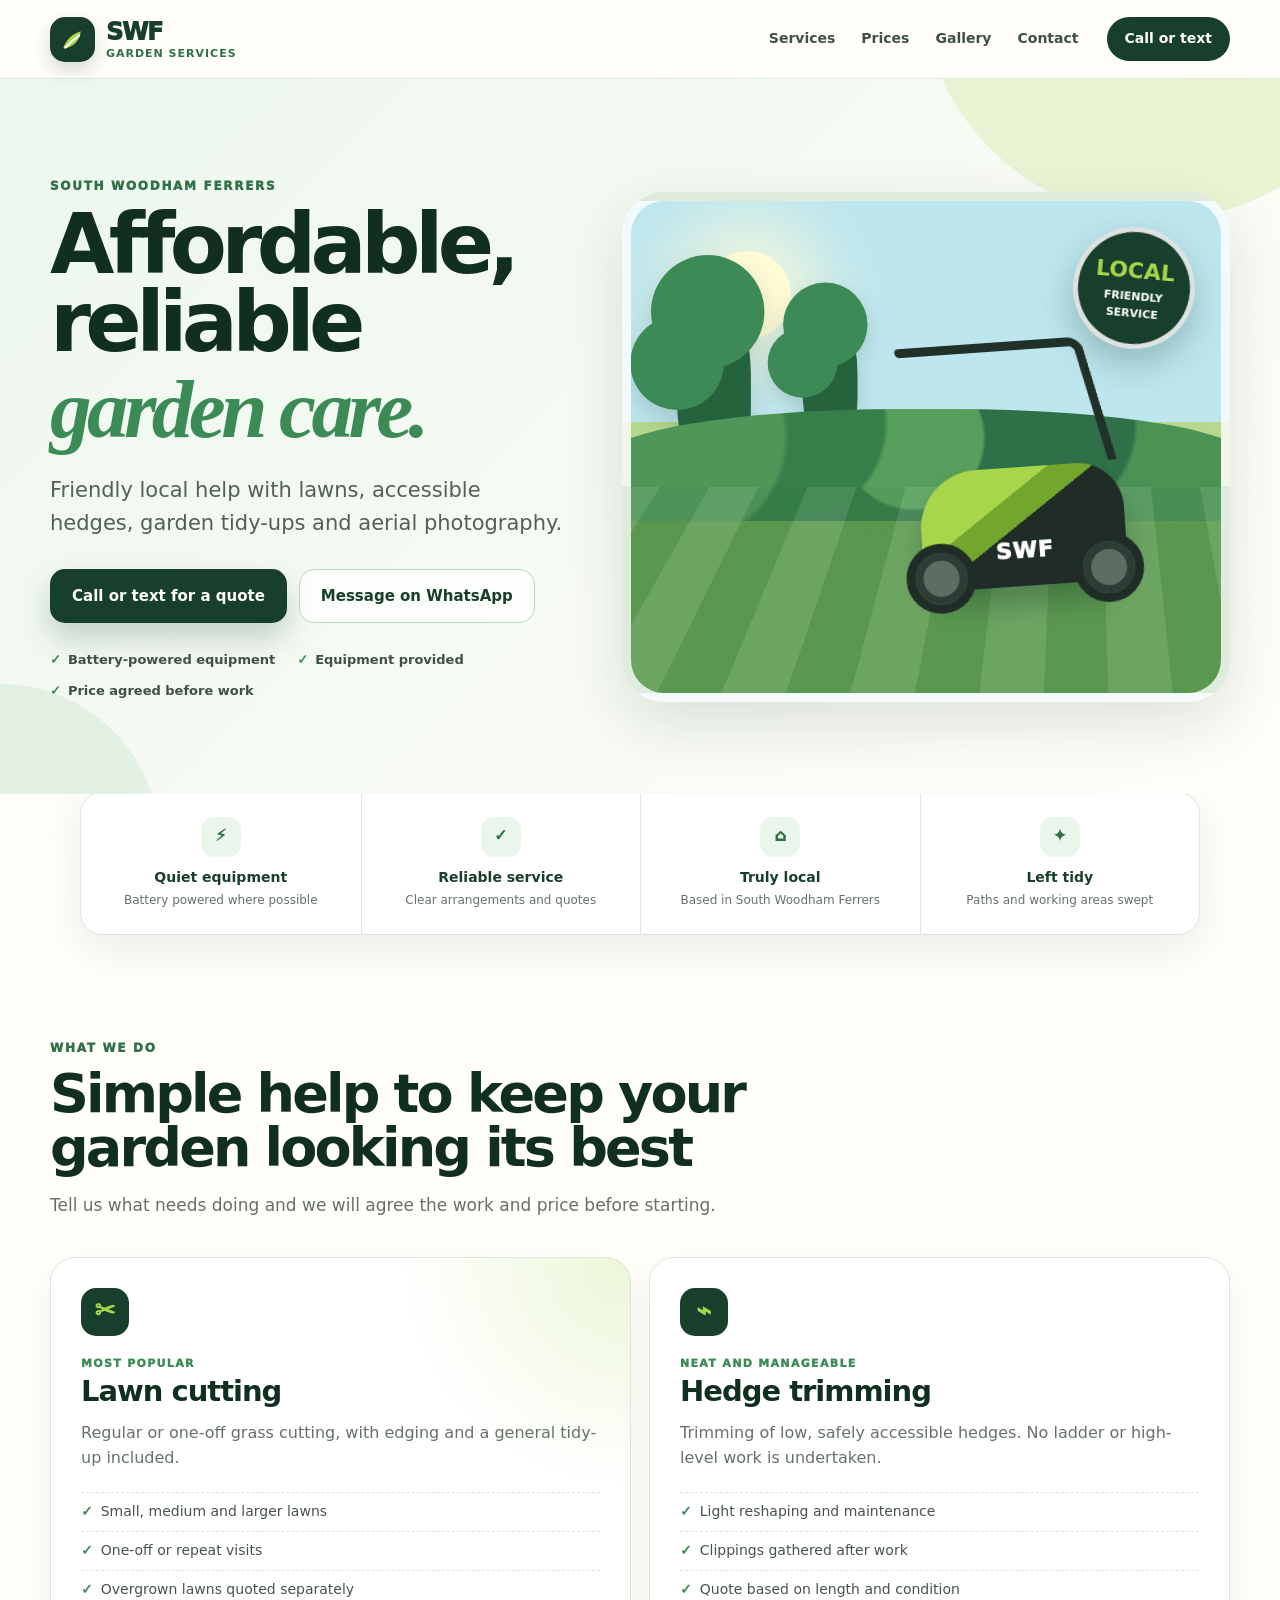
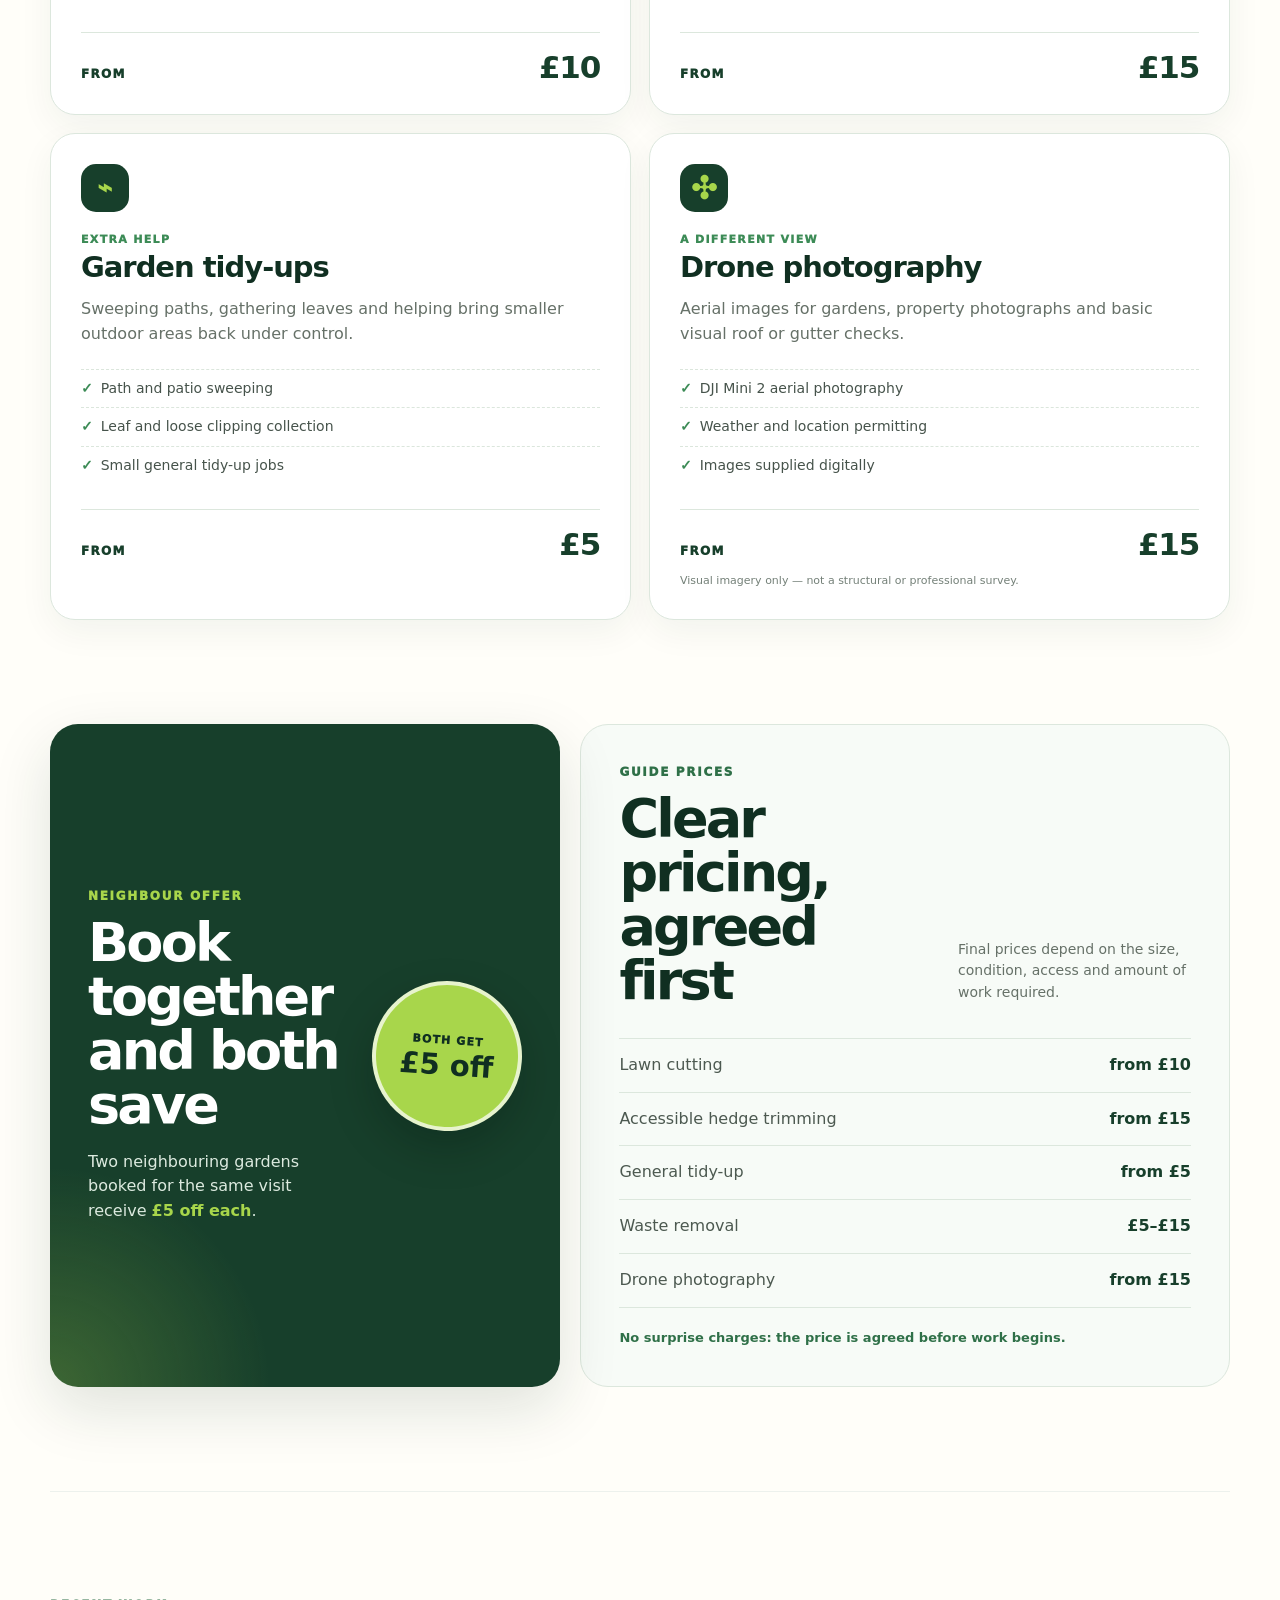
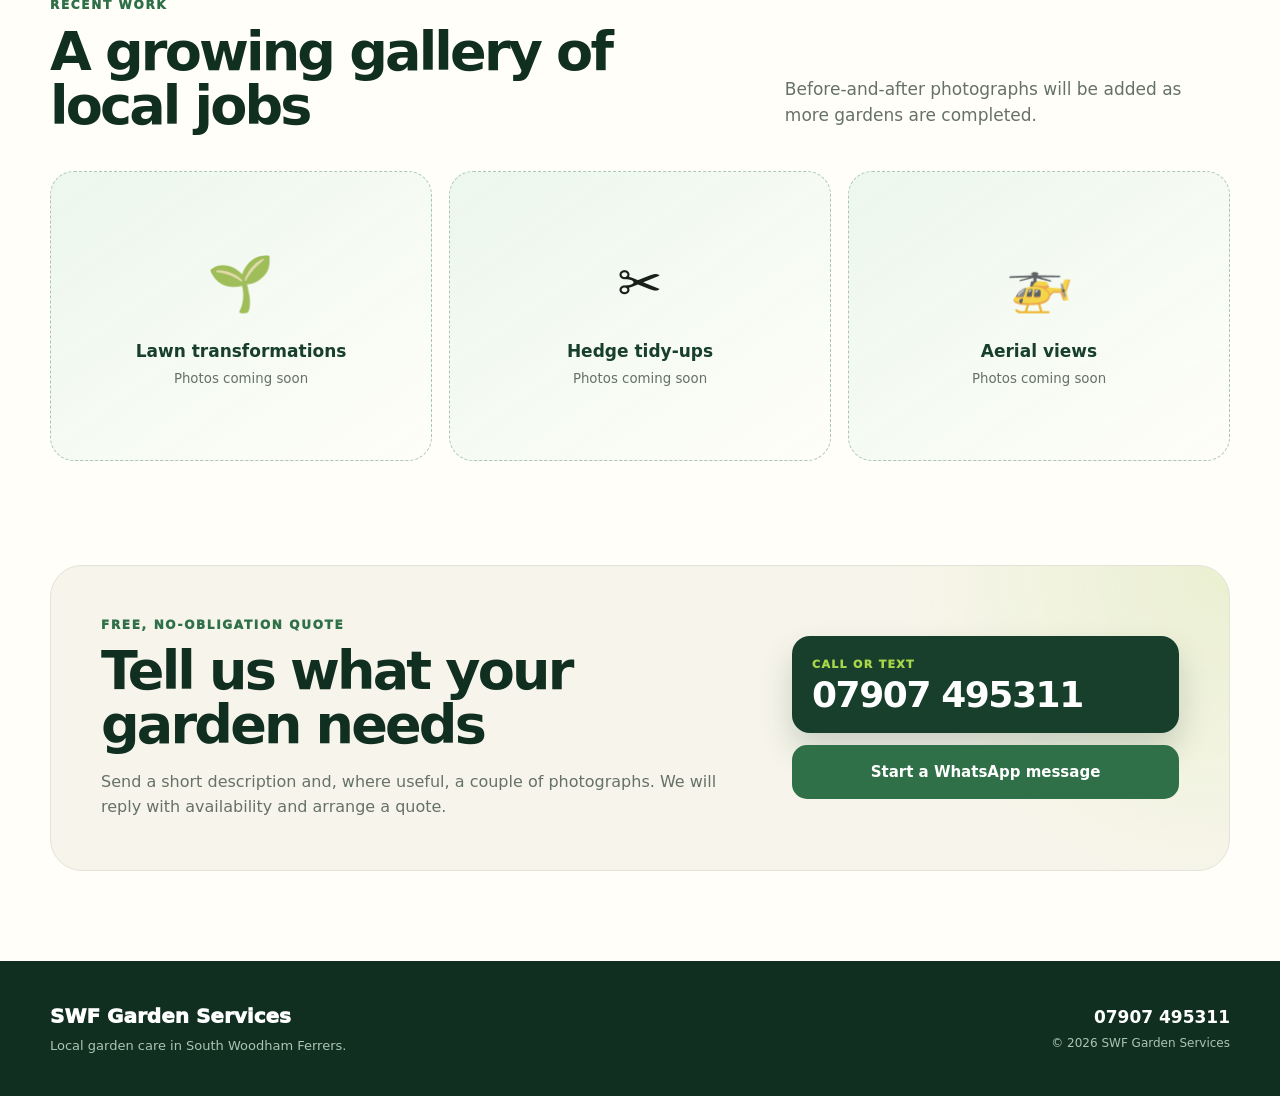
==== index.html @ ad884dad "Create SWF Garden Services website" ====
<!doctype html>
<html lang="en-GB">
<head>
  <meta charset="utf-8" />
  <meta name="viewport" content="width=device-width, initial-scale=1, viewport-fit=cover" />
  <meta name="theme-color" content="#173f2b" />

  <title>SWF Garden Services | Local Garden Care in South Woodham Ferrers</title>
  <meta
    name="description"
    content="Affordable local lawn cutting, hedge trimming, garden tidy-ups and drone photography in South Woodham Ferrers."
  />

  <link rel="canonical" href="https://swfgs.co.uk/" />
  <link rel="stylesheet" href="/styles.css" />
</head>

<body>
  <header class="site-header">
    <div class="header-inner">
      <a class="brand" href="#top" aria-label="SWF Garden Services home">
        <span class="brand-mark" aria-hidden="true">
          <svg viewBox="0 0 64 64" role="img">
            <path d="M13 49c7-18 18-28 36-34-2 16-10 28-27 34H13Z" fill="currentColor"/>
            <path d="M17 49c9-10 18-18 29-25" fill="none" stroke="white" stroke-width="4" stroke-linecap="round"/>
          </svg>
        </span>
        <span class="brand-copy">
          <strong>SWF</strong>
          <small>Garden Services</small>
        </span>
      </a>

      <nav class="desktop-nav" aria-label="Main navigation">
        <a href="#services">Services</a>
        <a href="#prices">Prices</a>
        <a href="#gallery">Gallery</a>
        <a href="#contact">Contact</a>
      </nav>

      <a class="header-call" href="tel:+447907495311">Call or text</a>
    </div>
  </header>

  <main id="top">
    <section class="hero">
      <div class="hero-shape hero-shape-one" aria-hidden="true"></div>
      <div class="hero-shape hero-shape-two" aria-hidden="true"></div>

      <div class="hero-inner">
        <div class="hero-copy">
          <p class="eyebrow">South Woodham Ferrers</p>
          <h1>Affordable, reliable <span>garden care.</span></h1>
          <p class="hero-intro">
            Friendly local help with lawns, accessible hedges, garden tidy-ups
            and aerial photography.
          </p>

          <div class="hero-actions">
            <a class="button button-primary" href="tel:+447907495311">
              Call or text for a quote
            </a>
            <a
              class="button button-secondary"
              href="https://wa.me/447907495311?text=Hello%20SWF%20Garden%20Services%2C%20please%20could%20I%20have%20a%20quote%3F"
              target="_blank"
              rel="noreferrer"
            >
              Message on WhatsApp
            </a>
          </div>

          <ul class="hero-points" aria-label="Key benefits">
            <li>Battery-powered equipment</li>
            <li>Equipment provided</li>
            <li>Price agreed before work</li>
          </ul>
        </div>

        <div class="hero-visual" aria-label="Garden services illustration">
          <div class="sun" aria-hidden="true"></div>

          <div class="hero-badge">
            <strong>Local</strong>
            <span>Friendly service</span>
          </div>

          <div class="garden-scene" aria-hidden="true">
            <div class="tree tree-one"></div>
            <div class="tree tree-two"></div>
            <div class="hedge"></div>
            <div class="lawn-lines"></div>

            <div class="mower">
              <div class="mower-handle"></div>
              <div class="mower-body">
                <span>SWF</span>
              </div>
              <div class="wheel wheel-one"></div>
              <div class="wheel wheel-two"></div>
            </div>
          </div>
        </div>
      </div>
    </section>

    <section class="trust-strip" aria-label="Why choose SWF Garden Services">
      <div>
        <span class="trust-icon" aria-hidden="true">⚡</span>
        <strong>Quiet equipment</strong>
        <small>Battery powered where possible</small>
      </div>
      <div>
        <span class="trust-icon" aria-hidden="true">✓</span>
        <strong>Reliable service</strong>
        <small>Clear arrangements and quotes</small>
      </div>
      <div>
        <span class="trust-icon" aria-hidden="true">⌂</span>
        <strong>Truly local</strong>
        <small>Based in South Woodham Ferrers</small>
      </div>
      <div>
        <span class="trust-icon" aria-hidden="true">✦</span>
        <strong>Left tidy</strong>
        <small>Paths and working areas swept</small>
      </div>
    </section>

    <section class="section services-section" id="services">
      <div class="section-heading">
        <p class="eyebrow">What we do</p>
        <h2>Simple help to keep your garden looking its best</h2>
        <p>
          Tell us what needs doing and we will agree the work and price before
          starting.
        </p>
      </div>

      <div class="service-grid">
        <article class="service-card featured">
          <div class="service-icon" aria-hidden="true">✂</div>
          <p class="service-kicker">Most popular</p>
          <h3>Lawn cutting</h3>
          <p>
            Regular or one-off grass cutting, with edging and a general tidy-up
            included.
          </p>
          <ul>
            <li>Small, medium and larger lawns</li>
            <li>One-off or repeat visits</li>
            <li>Overgrown lawns quoted separately</li>
          </ul>
          <div class="price-line">
            <span>From</span>
            <strong>£10</strong>
          </div>
        </article>

        <article class="service-card">
          <div class="service-icon" aria-hidden="true">⌁</div>
          <p class="service-kicker">Neat and manageable</p>
          <h3>Hedge trimming</h3>
          <p>
            Trimming of low, safely accessible hedges. No ladder or high-level
            work is undertaken.
          </p>
          <ul>
            <li>Light reshaping and maintenance</li>
            <li>Clippings gathered after work</li>
            <li>Quote based on length and condition</li>
          </ul>
          <div class="price-line">
            <span>From</span>
            <strong>£15</strong>
          </div>
        </article>

        <article class="service-card">
          <div class="service-icon" aria-hidden="true">⌁</div>
          <p class="service-kicker">Extra help</p>
          <h3>Garden tidy-ups</h3>
          <p>
            Sweeping paths, gathering leaves and helping bring smaller outdoor
            areas back under control.
          </p>
          <ul>
            <li>Path and patio sweeping</li>
            <li>Leaf and loose clipping collection</li>
            <li>Small general tidy-up jobs</li>
          </ul>
          <div class="price-line">
            <span>From</span>
            <strong>£5</strong>
          </div>
        </article>

        <article class="service-card">
          <div class="service-icon drone-icon" aria-hidden="true">✣</div>
          <p class="service-kicker">A different view</p>
          <h3>Drone photography</h3>
          <p>
            Aerial images for gardens, property photographs and basic visual
            roof or gutter checks.
          </p>
          <ul>
            <li>DJI Mini 2 aerial photography</li>
            <li>Weather and location permitting</li>
            <li>Images supplied digitally</li>
          </ul>
          <div class="price-line">
            <span>From</span>
            <strong>£15</strong>
          </div>
          <small class="card-note">
            Visual imagery only — not a structural or professional survey.
          </small>
        </article>
      </div>
    </section>

    <section class="offer-section" id="prices">
      <div class="offer-card">
        <div>
          <p class="eyebrow">Neighbour offer</p>
          <h2>Book together and both save</h2>
          <p>
            Two neighbouring gardens booked for the same visit receive
            <strong>£5 off each</strong>.
          </p>
        </div>

        <div class="offer-badge" aria-label="Five pounds off each">
          <span>Both get</span>
          <strong>£5 off</strong>
        </div>
      </div>

      <div class="price-panel">
        <div class="price-panel-heading">
          <div>
            <p class="eyebrow">Guide prices</p>
            <h2>Clear pricing, agreed first</h2>
          </div>
          <p>
            Final prices depend on the size, condition, access and amount of
            work required.
          </p>
        </div>

        <div class="price-list">
          <div>
            <span>Lawn cutting</span>
            <strong>from £10</strong>
          </div>
          <div>
            <span>Accessible hedge trimming</span>
            <strong>from £15</strong>
          </div>
          <div>
            <span>General tidy-up</span>
            <strong>from £5</strong>
          </div>
          <div>
            <span>Waste removal</span>
            <strong>£5–£15</strong>
          </div>
          <div>
            <span>Drone photography</span>
            <strong>from £15</strong>
          </div>
        </div>

        <p class="price-note">
          No surprise charges: the price is agreed before work begins.
        </p>
      </div>
    </section>

    <section class="section gallery-section" id="gallery">
      <div class="section-heading split-heading">
        <div>
          <p class="eyebrow">Recent work</p>
          <h2>A growing gallery of local jobs</h2>
        </div>
        <p>
          Before-and-after photographs will be added as more gardens are
          completed.
        </p>
      </div>

      <div class="gallery-grid">
        <article class="gallery-placeholder">
          <span aria-hidden="true">🌱</span>
          <strong>Lawn transformations</strong>
          <small>Photos coming soon</small>
        </article>
        <article class="gallery-placeholder">
          <span aria-hidden="true">✂️</span>
          <strong>Hedge tidy-ups</strong>
          <small>Photos coming soon</small>
        </article>
        <article class="gallery-placeholder">
          <span aria-hidden="true">🚁</span>
          <strong>Aerial views</strong>
          <small>Photos coming soon</small>
        </article>
      </div>
    </section>

    <section class="contact-section" id="contact">
      <div class="contact-card">
        <div class="contact-copy">
          <p class="eyebrow">Free, no-obligation quote</p>
          <h2>Tell us what your garden needs</h2>
          <p>
            Send a short description and, where useful, a couple of photographs.
            We will reply with availability and arrange a quote.
          </p>
        </div>

        <div class="contact-actions">
          <a class="contact-phone" href="tel:+447907495311">
            <span>Call or text</span>
            <strong>07907 495311</strong>
          </a>
          <a
            class="button button-whatsapp"
            href="https://wa.me/447907495311?text=Hello%20SWF%20Garden%20Services%2C%20please%20could%20I%20have%20a%20quote%3F"
            target="_blank"
            rel="noreferrer"
          >
            Start a WhatsApp message
          </a>
        </div>
      </div>
    </section>
  </main>

  <footer class="site-footer">
    <div>
      <a class="footer-brand" href="#top">SWF Garden Services</a>
      <p>Local garden care in South Woodham Ferrers.</p>
    </div>
    <div class="footer-right">
      <a href="tel:+447907495311">07907 495311</a>
      <span>© <span id="year">2026</span> SWF Garden Services</span>
    </div>
  </footer>

  <script>
    document.getElementById("year").textContent = String(new Date().getFullYear());
  </script>
</body>
</html>
---- styles.css ----
:root {
  --green-950: #102f21;
  --green-900: #173f2b;
  --green-800: #22583a;
  --green-700: #2f7048;
  --green-600: #3c8b56;
  --green-500: #56a96a;
  --green-300: #9ed3a9;
  --green-100: #eaf6ec;
  --lime: #a8d64b;
  --cream: #f7f5eb;
  --paper: #fffef9;
  --ink: #17201a;
  --muted: #667168;
  --line: #dce7dd;
  --shadow: 0 22px 60px rgba(16, 47, 33, 0.13);
}

* {
  box-sizing: border-box;
}

html {
  scroll-behavior: smooth;
  background: var(--paper);
}

body {
  margin: 0;
  min-width: 320px;
  background:
    radial-gradient(circle at 15% 10%, rgba(168, 214, 75, 0.09), transparent 28rem),
    var(--paper);
  color: var(--ink);
  font-family:
    Inter, ui-sans-serif, system-ui, -apple-system, BlinkMacSystemFont,
    "Segoe UI", sans-serif;
  line-height: 1.55;
}

a {
  color: inherit;
}

button,
a {
  -webkit-tap-highlight-color: transparent;
}

.site-header {
  position: sticky;
  top: 0;
  z-index: 50;
  padding-top: env(safe-area-inset-top);
  border-bottom: 1px solid rgba(220, 231, 221, 0.88);
  background: rgba(255, 254, 249, 0.92);
  backdrop-filter: blur(16px);
}

.header-inner {
  width: min(1180px, calc(100% - 34px));
  min-height: 78px;
  margin: 0 auto;
  display: flex;
  align-items: center;
  gap: 28px;
}

.brand {
  display: inline-flex;
  align-items: center;
  gap: 11px;
  text-decoration: none;
}

.brand-mark {
  width: 45px;
  height: 45px;
  display: grid;
  place-items: center;
  border-radius: 15px;
  background: var(--green-900);
  color: var(--lime);
  box-shadow: 0 8px 18px rgba(23, 63, 43, 0.18);
}

.brand-mark svg {
  width: 31px;
  height: 31px;
}

.brand-copy {
  display: grid;
  line-height: 1;
}

.brand-copy strong {
  font-size: 24px;
  font-weight: 950;
  letter-spacing: -0.055em;
  color: var(--green-900);
}

.brand-copy small {
  margin-top: 4px;
  font-size: 11px;
  font-weight: 850;
  letter-spacing: 0.09em;
  text-transform: uppercase;
  color: var(--green-700);
}

.desktop-nav {
  margin-left: auto;
  display: flex;
  align-items: center;
  gap: 26px;
}

.desktop-nav a {
  text-decoration: none;
  color: #415047;
  font-size: 14px;
  font-weight: 800;
}

.desktop-nav a:hover {
  color: var(--green-700);
}

.header-call {
  min-height: 44px;
  display: inline-flex;
  align-items: center;
  padding: 0 18px;
  border-radius: 999px;
  background: var(--green-900);
  color: white;
  text-decoration: none;
  font-size: 14px;
  font-weight: 900;
}

.hero {
  position: relative;
  overflow: hidden;
  padding: 64px 0 42px;
  background:
    linear-gradient(135deg, rgba(234, 246, 236, 0.88), rgba(255, 254, 249, 0.9)),
    var(--paper);
}

.hero-inner {
  position: relative;
  z-index: 2;
  width: min(1180px, calc(100% - 34px));
  margin: 0 auto;
  display: grid;
  grid-template-columns: minmax(0, 0.92fr) minmax(420px, 1.08fr);
  gap: 54px;
  align-items: center;
}

.hero-copy {
  padding: 34px 0 50px;
}

.eyebrow {
  margin: 0 0 10px;
  color: var(--green-700);
  font-size: 12px;
  font-weight: 950;
  letter-spacing: 0.14em;
  text-transform: uppercase;
}

h1,
h2,
h3,
p {
  overflow-wrap: break-word;
}

h1 {
  max-width: 760px;
  margin: 0;
  color: var(--green-950);
  font-size: clamp(46px, 6.5vw, 84px);
  line-height: 0.94;
  letter-spacing: -0.068em;
}

h1 span {
  display: block;
  margin-top: 8px;
  color: var(--green-600);
  font-family: Georgia, "Times New Roman", serif;
  font-style: italic;
  font-weight: 700;
  letter-spacing: -0.055em;
}

.hero-intro {
  max-width: 650px;
  margin: 26px 0 0;
  color: #526057;
  font-size: clamp(17px, 2.2vw, 21px);
  line-height: 1.55;
}

.hero-actions {
  display: flex;
  flex-wrap: wrap;
  gap: 12px;
  margin-top: 30px;
}

.button {
  min-height: 54px;
  display: inline-flex;
  align-items: center;
  justify-content: center;
  padding: 0 21px;
  border: 1px solid transparent;
  border-radius: 15px;
  text-decoration: none;
  font-size: 15px;
  font-weight: 900;
  transition: transform 0.16s ease, box-shadow 0.16s ease;
}

.button:hover {
  transform: translateY(-2px);
}

.button-primary {
  background: var(--green-900);
  color: white;
  box-shadow: 0 15px 30px rgba(23, 63, 43, 0.22);
}

.button-secondary {
  border-color: #bfd4c2;
  background: rgba(255, 255, 255, 0.75);
  color: var(--green-900);
}

.hero-points {
  display: flex;
  flex-wrap: wrap;
  gap: 11px 22px;
  margin: 27px 0 0;
  padding: 0;
  list-style: none;
  color: #405046;
  font-size: 13px;
  font-weight: 800;
}

.hero-points li::before {
  content: "✓";
  margin-right: 7px;
  color: var(--green-600);
  font-weight: 1000;
}

.hero-visual {
  position: relative;
  min-height: 510px;
  overflow: hidden;
  border: 9px solid rgba(255, 255, 255, 0.8);
  border-radius: 42px;
  background:
    linear-gradient(180deg, #bde6ef 0 45%, #b6d98f 45% 58%, #5d9b51 58% 100%);
  box-shadow: var(--shadow);
  isolation: isolate;
}

.hero-badge {
  position: absolute;
  z-index: 6;
  top: 26px;
  right: 26px;
  width: 122px;
  aspect-ratio: 1;
  display: grid;
  align-content: center;
  text-align: center;
  border: 5px solid rgba(255, 255, 255, 0.85);
  border-radius: 50%;
  background: var(--green-900);
  color: white;
  transform: rotate(5deg);
  box-shadow: 0 15px 35px rgba(16, 47, 33, 0.25);
}

.hero-badge strong {
  color: var(--lime);
  font-size: 22px;
  text-transform: uppercase;
}

.hero-badge span {
  font-size: 11px;
  font-weight: 850;
  text-transform: uppercase;
}

.sun {
  position: absolute;
  top: 50px;
  left: 72px;
  width: 88px;
  height: 88px;
  border-radius: 50%;
  background: #fffbd7;
  box-shadow: 0 0 70px 35px rgba(255, 251, 215, 0.75);
}

.garden-scene {
  position: absolute;
  inset: 0;
}

.tree {
  position: absolute;
  bottom: 42%;
  width: 82px;
  height: 210px;
  background: #25633c;
  border-radius: 52% 48% 35% 40%;
  filter: drop-shadow(0 12px 15px rgba(16, 47, 33, 0.16));
}

.tree::before,
.tree::after {
  content: "";
  position: absolute;
  border-radius: 50%;
  background: #3c8b56;
}

.tree::before {
  width: 126px;
  height: 126px;
  top: -36px;
  left: -29px;
}

.tree::after {
  width: 104px;
  height: 104px;
  top: 32px;
  left: -52px;
}

.tree-one {
  left: 42px;
  transform: scale(0.9);
}

.tree-two {
  left: 158px;
  bottom: 43%;
  transform: scale(0.67);
}

.hedge {
  position: absolute;
  left: -5%;
  right: -5%;
  bottom: 35%;
  height: 112px;
  border-radius: 46% 46% 12px 12px;
  background:
    radial-gradient(circle at 12% 25%, #4f9658 0 18%, transparent 19%),
    radial-gradient(circle at 29% 13%, #367f48 0 20%, transparent 21%),
    radial-gradient(circle at 48% 26%, #579f5c 0 20%, transparent 21%),
    radial-gradient(circle at 68% 15%, #2f7048 0 20%, transparent 21%),
    radial-gradient(circle at 87% 26%, #4b9255 0 22%, transparent 23%),
    #397d49;
}

.lawn-lines {
  position: absolute;
  inset: 58% -20% -20%;
  background:
    repeating-linear-gradient(
      102deg,
      rgba(255, 255, 255, 0.09) 0 48px,
      rgba(28, 87, 48, 0.06) 48px 96px
    );
  transform: perspective(320px) rotateX(26deg);
  transform-origin: top;
}

.mower {
  position: absolute;
  z-index: 5;
  right: 80px;
  bottom: 72px;
  width: 238px;
  height: 192px;
  transform: rotate(-4deg);
}

.mower-handle {
  position: absolute;
  width: 132px;
  height: 125px;
  top: -88px;
  left: 72px;
  border-top: 9px solid #21312a;
  border-right: 9px solid #21312a;
  border-radius: 0 14px 0 0;
  transform: skewX(13deg);
}

.mower-handle::before {
  content: "";
  position: absolute;
  width: 76px;
  height: 9px;
  top: -9px;
  left: -55px;
  border-radius: 999px;
  background: #21312a;
}

.mower-body {
  position: absolute;
  inset: 38px 16px 35px 18px;
  display: grid;
  place-items: center;
  border-radius: 58px 46px 35px 35px;
  background:
    linear-gradient(145deg, #a8d64b 0 35%, #73a62d 35% 48%, #202d27 48% 100%);
  box-shadow: 0 18px 24px rgba(16, 47, 33, 0.28);
}

.mower-body span {
  margin-top: 50px;
  color: white;
  font-size: 22px;
  font-weight: 1000;
  letter-spacing: 0.04em;
}

.wheel {
  position: absolute;
  bottom: 13px;
  width: 70px;
  height: 70px;
  border: 9px solid #202d27;
  border-radius: 50%;
  background: #5c6d64;
  box-shadow: inset 0 0 0 8px #2d3c34;
}

.wheel-one {
  left: 0;
}

.wheel-two {
  right: 0;
}

.hero-shape {
  position: absolute;
  border-radius: 50%;
  pointer-events: none;
}

.hero-shape-one {
  width: 480px;
  height: 480px;
  top: -340px;
  right: -120px;
  background: rgba(168, 214, 75, 0.19);
}

.hero-shape-two {
  width: 320px;
  height: 320px;
  bottom: -210px;
  left: -160px;
  background: rgba(60, 139, 86, 0.09);
}

.trust-strip {
  width: min(1120px, calc(100% - 34px));
  margin: -2px auto 0;
  display: grid;
  grid-template-columns: repeat(4, minmax(0, 1fr));
  border: 1px solid var(--line);
  border-radius: 22px;
  background: white;
  box-shadow: 0 14px 45px rgba(16, 47, 33, 0.08);
}

.trust-strip > div {
  min-width: 0;
  padding: 24px;
  text-align: center;
}

.trust-strip > div + div {
  border-left: 1px solid var(--line);
}

.trust-icon {
  width: 40px;
  height: 40px;
  margin: 0 auto 10px;
  display: grid;
  place-items: center;
  border-radius: 13px;
  background: var(--green-100);
  color: var(--green-700);
  font-weight: 1000;
}

.trust-strip strong,
.trust-strip small {
  display: block;
}

.trust-strip strong {
  color: var(--green-900);
  font-size: 14px;
}

.trust-strip small {
  margin-top: 3px;
  color: var(--muted);
  font-size: 12px;
}

.section,
.offer-section,
.contact-section {
  width: min(1180px, calc(100% - 34px));
  margin: 0 auto;
}

.section {
  padding: 104px 0;
}

.section-heading {
  max-width: 760px;
  margin-bottom: 38px;
}

.section-heading h2,
.offer-card h2,
.price-panel h2,
.contact-card h2 {
  margin: 0;
  color: var(--green-950);
  font-size: clamp(34px, 5vw, 54px);
  line-height: 1;
  letter-spacing: -0.052em;
}

.section-heading > p:last-child {
  margin: 17px 0 0;
  color: var(--muted);
  font-size: 17px;
}

.service-grid {
  display: grid;
  grid-template-columns: repeat(2, minmax(0, 1fr));
  gap: 18px;
}

.service-card {
  position: relative;
  overflow: hidden;
  padding: 30px;
  border: 1px solid var(--line);
  border-radius: 25px;
  background: white;
  box-shadow: 0 12px 35px rgba(16, 47, 33, 0.055);
}

.service-card.featured {
  background:
    radial-gradient(circle at 100% 0, rgba(168, 214, 75, 0.22), transparent 230px),
    white;
}

.service-icon {
  width: 48px;
  height: 48px;
  display: grid;
  place-items: center;
  border-radius: 15px;
  background: var(--green-900);
  color: var(--lime);
  font-size: 25px;
  font-weight: 1000;
}

.drone-icon {
  font-size: 31px;
}

.service-kicker {
  margin: 19px 0 4px;
  color: var(--green-600);
  font-size: 11px;
  font-weight: 950;
  letter-spacing: 0.12em;
  text-transform: uppercase;
}

.service-card h3 {
  margin: 0;
  color: var(--green-950);
  font-size: 29px;
  line-height: 1.1;
  letter-spacing: -0.035em;
}

.service-card > p:not(.service-kicker) {
  margin: 13px 0 0;
  color: var(--muted);
}

.service-card ul {
  margin: 22px 0 0;
  padding: 0;
  list-style: none;
}

.service-card li {
  padding: 8px 0;
  border-top: 1px dashed #dbe6dc;
  color: #46534b;
  font-size: 14px;
}

.service-card li::before {
  content: "✓";
  margin-right: 8px;
  color: var(--green-600);
  font-weight: 1000;
}

.price-line {
  margin-top: 24px;
  display: flex;
  align-items: baseline;
  justify-content: space-between;
  padding-top: 19px;
  border-top: 1px solid var(--line);
  color: var(--green-900);
}

.price-line span {
  font-size: 12px;
  font-weight: 950;
  letter-spacing: 0.11em;
  text-transform: uppercase;
}

.price-line strong {
  font-size: 31px;
  line-height: 1;
  letter-spacing: -0.04em;
}

.card-note {
  display: block;
  margin-top: 12px;
  color: #748078;
  font-size: 11px;
}

.offer-section {
  display: grid;
  grid-template-columns: minmax(0, 0.88fr) minmax(0, 1.12fr);
  gap: 20px;
  padding-bottom: 104px;
}

.offer-card,
.price-panel {
  border-radius: 28px;
}

.offer-card {
  position: relative;
  overflow: hidden;
  min-height: 100%;
  padding: 38px;
  display: flex;
  align-items: center;
  gap: 28px;
  background:
    radial-gradient(circle at 0 100%, rgba(168, 214, 75, 0.26), transparent 220px),
    var(--green-900);
  color: white;
  box-shadow: var(--shadow);
}

.offer-card .eyebrow {
  color: var(--lime);
}

.offer-card h2 {
  color: white;
}

.offer-card p:last-child {
  margin: 18px 0 0;
  color: #dceadf;
}

.offer-card p strong {
  color: var(--lime);
}

.offer-badge {
  flex: 0 0 auto;
  width: 150px;
  aspect-ratio: 1;
  display: grid;
  place-content: center;
  text-align: center;
  border: 4px solid rgba(255, 255, 255, 0.72);
  border-radius: 50%;
  background: var(--lime);
  color: var(--green-950);
  transform: rotate(4deg);
  box-shadow: 0 18px 40px rgba(4, 20, 11, 0.25);
}

.offer-badge span,
.offer-badge strong {
  display: block;
}

.offer-badge span {
  font-size: 11px;
  font-weight: 950;
  letter-spacing: 0.1em;
  text-transform: uppercase;
}

.offer-badge strong {
  margin-top: 2px;
  font-size: 29px;
  line-height: 1;
}

.price-panel {
  padding: 38px;
  border: 1px solid var(--line);
  background: #f7fbf7;
}

.price-panel-heading {
  display: grid;
  grid-template-columns: 1fr 0.75fr;
  gap: 28px;
  align-items: end;
}

.price-panel-heading > p {
  margin: 0 0 4px;
  color: var(--muted);
  font-size: 14px;
}

.price-list {
  margin-top: 30px;
  border-top: 1px solid var(--line);
}

.price-list > div {
  display: flex;
  justify-content: space-between;
  gap: 20px;
  padding: 14px 0;
  border-bottom: 1px solid var(--line);
}

.price-list span {
  color: #4c5950;
}

.price-list strong {
  color: var(--green-900);
  white-space: nowrap;
}

.price-note {
  margin: 20px 0 0;
  color: var(--green-700);
  font-size: 13px;
  font-weight: 850;
}

.gallery-section {
  border-top: 1px solid #edf1ed;
}

.split-heading {
  max-width: none;
  display: grid;
  grid-template-columns: 1fr 0.65fr;
  gap: 50px;
  align-items: end;
}

.split-heading > p {
  margin-bottom: 4px !important;
}

.gallery-grid {
  display: grid;
  grid-template-columns: repeat(3, minmax(0, 1fr));
  gap: 17px;
}

.gallery-placeholder {
  min-height: 290px;
  display: grid;
  place-content: center;
  justify-items: center;
  padding: 24px;
  border: 1px dashed #abc8af;
  border-radius: 24px;
  background:
    linear-gradient(145deg, rgba(234, 246, 236, 0.92), rgba(255, 254, 249, 0.95));
  text-align: center;
}

.gallery-placeholder span {
  font-size: 54px;
  filter: saturate(0.75);
}

.gallery-placeholder strong {
  margin-top: 13px;
  color: var(--green-900);
  font-size: 17px;
}

.gallery-placeholder small {
  margin-top: 4px;
  color: var(--muted);
}

.contact-section {
  padding: 0 0 90px;
}

.contact-card {
  padding: 50px;
  display: grid;
  grid-template-columns: minmax(0, 1.25fr) minmax(320px, 0.75fr);
  gap: 46px;
  align-items: center;
  border-radius: 32px;
  background:
    radial-gradient(circle at 100% 0, rgba(168, 214, 75, 0.16), transparent 330px),
    var(--cream);
  border: 1px solid #e4e3d7;
}

.contact-copy > p:last-child {
  max-width: 700px;
  margin: 18px 0 0;
  color: var(--muted);
  font-size: 16px;
}

.contact-actions {
  display: grid;
  gap: 12px;
}

.contact-phone {
  display: grid;
  padding: 20px;
  border-radius: 18px;
  background: var(--green-900);
  color: white;
  text-decoration: none;
  box-shadow: 0 17px 32px rgba(23, 63, 43, 0.2);
}

.contact-phone span {
  color: var(--lime);
  font-size: 11px;
  font-weight: 950;
  letter-spacing: 0.12em;
  text-transform: uppercase;
}

.contact-phone strong {
  margin-top: 4px;
  font-size: clamp(26px, 4vw, 36px);
  line-height: 1;
  letter-spacing: -0.04em;
}

.button-whatsapp {
  background: #2f7048;
  color: white;
}

.site-footer {
  min-height: 135px;
  padding: 32px max(24px, calc((100% - 1180px) / 2));
  display: flex;
  justify-content: space-between;
  gap: 30px;
  align-items: center;
  background: var(--green-950);
  color: #dce8df;
}

.footer-brand {
  color: white;
  text-decoration: none;
  font-size: 20px;
  font-weight: 950;
}

.site-footer p {
  margin: 4px 0 0;
  color: #adc4b4;
  font-size: 13px;
}

.footer-right {
  display: grid;
  justify-items: end;
  gap: 4px;
  color: #adc4b4;
  font-size: 12px;
}

.footer-right a {
  color: white;
  text-decoration: none;
  font-size: 17px;
  font-weight: 900;
}

@media (max-width: 940px) {
  .desktop-nav {
    display: none;
  }

  .header-inner {
    gap: 15px;
  }

  .header-call {
    margin-left: auto;
  }

  .hero {
    padding-top: 36px;
  }

  .hero-inner {
    grid-template-columns: 1fr;
    gap: 12px;
  }

  .hero-copy {
    padding-bottom: 24px;
  }

  .hero-visual {
    min-height: 430px;
  }

  .trust-strip {
    grid-template-columns: repeat(2, minmax(0, 1fr));
  }

  .trust-strip > div:nth-child(3) {
    border-left: 0;
    border-top: 1px solid var(--line);
  }

  .trust-strip > div:nth-child(4) {
    border-top: 1px solid var(--line);
  }

  .offer-section {
    grid-template-columns: 1fr;
  }

  .contact-card {
    grid-template-columns: 1fr;
  }
}

@media (max-width: 680px) {
  .header-inner {
    width: min(100% - 24px, 1180px);
    min-height: 68px;
  }

  .brand-mark {
    width: 40px;
    height: 40px;
    border-radius: 13px;
  }

  .brand-copy strong {
    font-size: 21px;
  }

  .brand-copy small {
    font-size: 9px;
  }

  .header-call {
    min-height: 40px;
    padding: 0 14px;
    font-size: 12px;
  }

  .hero-inner,
  .section,
  .offer-section,
  .contact-section {
    width: min(100% - 24px, 1180px);
  }

  .hero {
    padding: 30px 0 30px;
  }

  .hero-copy {
    padding-top: 14px;
  }

  h1 {
    font-size: clamp(43px, 15vw, 62px);
  }

  .hero-intro {
    font-size: 17px;
  }

  .hero-actions {
    display: grid;
  }

  .button {
    width: 100%;
  }

  .hero-points {
    display: grid;
    gap: 9px;
  }

  .hero-visual {
    min-height: 335px;
    border-width: 6px;
    border-radius: 26px;
  }

  .hero-badge {
    top: 17px;
    right: 16px;
    width: 94px;
    border-width: 4px;
  }

  .hero-badge strong {
    font-size: 17px;
  }

  .hero-badge span {
    font-size: 9px;
  }

  .sun {
    top: 42px;
    left: 44px;
    width: 55px;
    height: 55px;
  }

  .tree-one {
    left: 12px;
    transform: scale(0.62);
    transform-origin: bottom;
  }

  .tree-two {
    left: 93px;
    transform: scale(0.5);
    transform-origin: bottom;
  }

  .hedge {
    bottom: 33%;
    height: 90px;
  }

  .mower {
    right: 25px;
    bottom: 36px;
    transform: scale(0.73) rotate(-4deg);
    transform-origin: bottom right;
  }

  .trust-strip {
    width: min(100% - 24px, 1120px);
    grid-template-columns: 1fr;
  }

  .trust-strip > div {
    padding: 18px;
  }

  .trust-strip > div + div {
    border-left: 0;
    border-top: 1px solid var(--line);
  }

  .section {
    padding: 76px 0;
  }

  .section-heading {
    margin-bottom: 27px;
  }

  .section-heading h2,
  .offer-card h2,
  .price-panel h2,
  .contact-card h2 {
    font-size: 37px;
  }

  .service-grid,
  .gallery-grid {
    grid-template-columns: 1fr;
  }

  .service-card {
    padding: 24px;
    border-radius: 21px;
  }

  .offer-section {
    padding-bottom: 76px;
  }

  .offer-card {
    display: grid;
    padding: 27px;
  }

  .offer-badge {
    width: 132px;
  }

  .price-panel {
    padding: 27px;
  }

  .price-panel-heading,
  .split-heading {
    grid-template-columns: 1fr;
    gap: 16px;
  }

  .price-list > div {
    align-items: baseline;
  }

  .gallery-placeholder {
    min-height: 220px;
  }

  .contact-section {
    padding-bottom: 55px;
  }

  .contact-card {
    padding: 29px;
    border-radius: 25px;
  }

  .site-footer {
    min-height: 0;
    padding: 32px 22px calc(32px + env(safe-area-inset-bottom));
    display: grid;
  }

  .footer-right {
    justify-items: start;
  }
}

@media (prefers-reduced-motion: reduce) {
  html {
    scroll-behavior: auto;
  }

  .button {
    transition: none;
  }
}
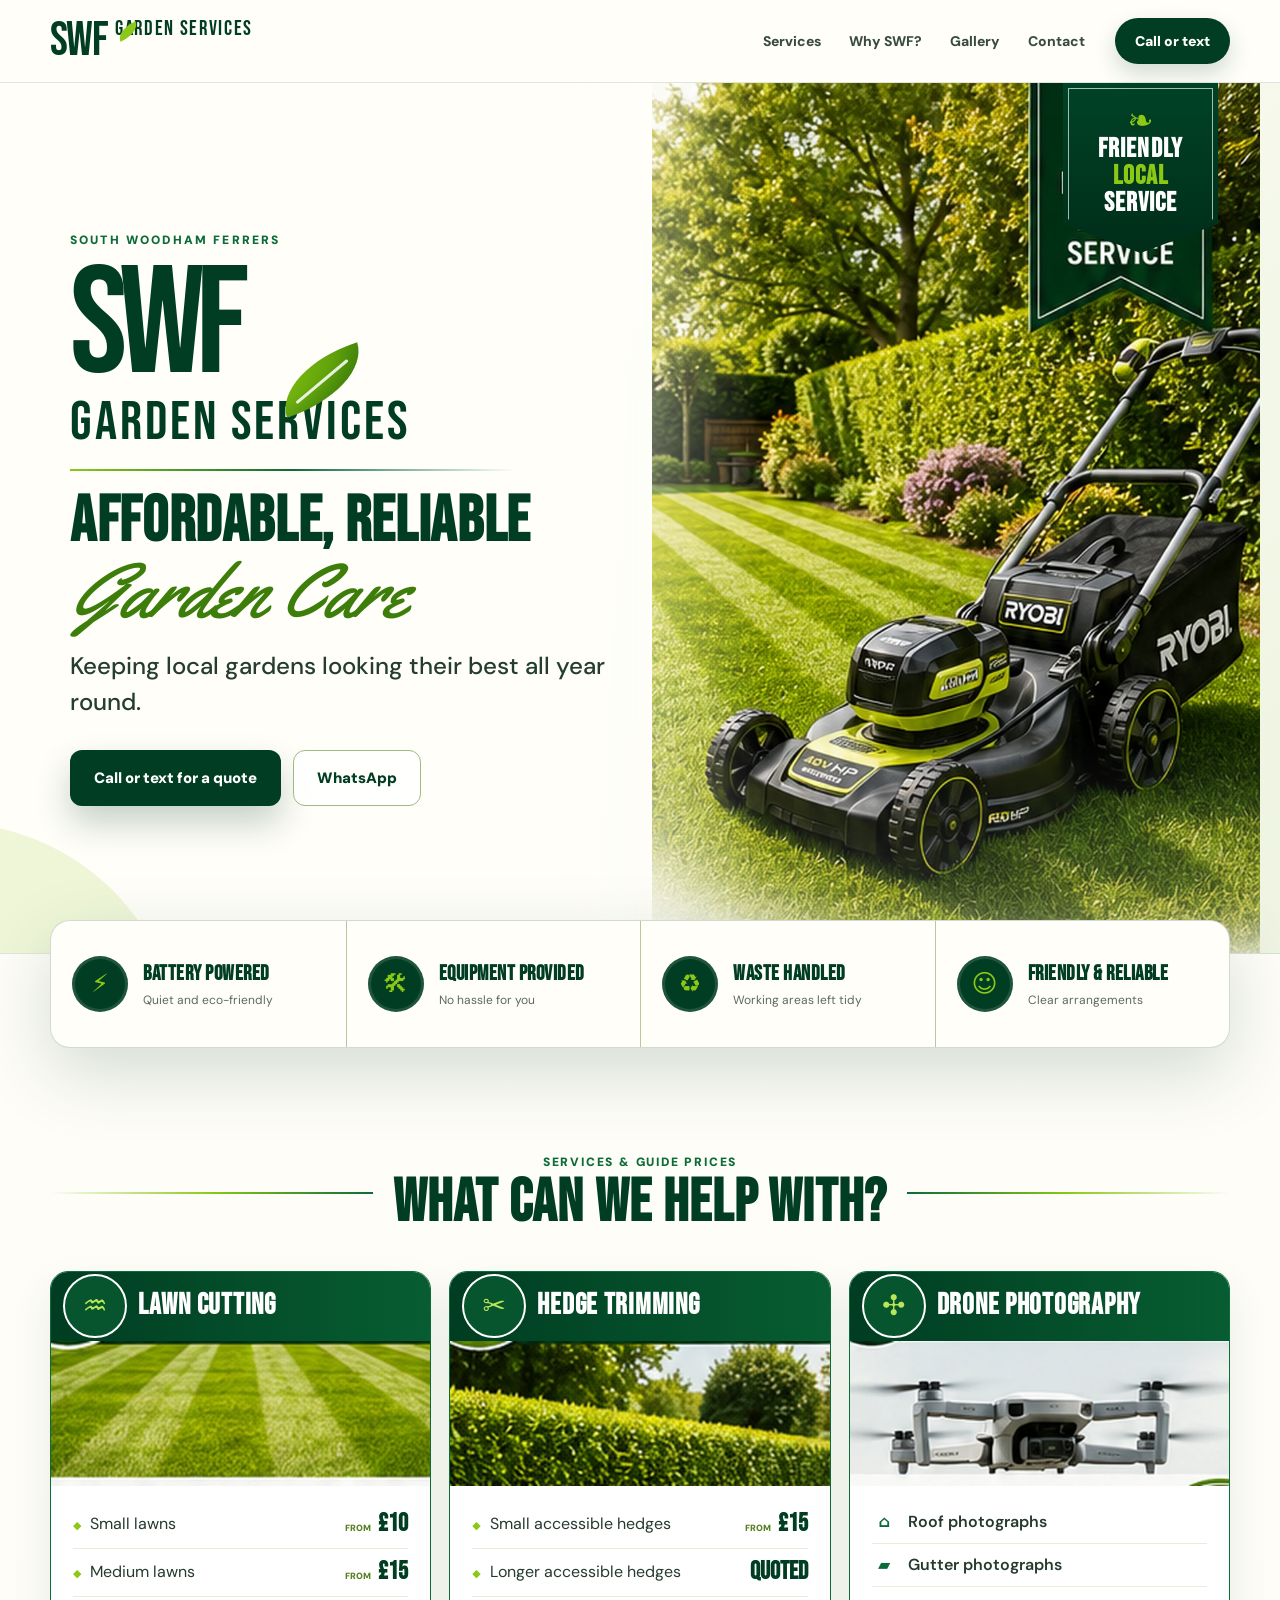
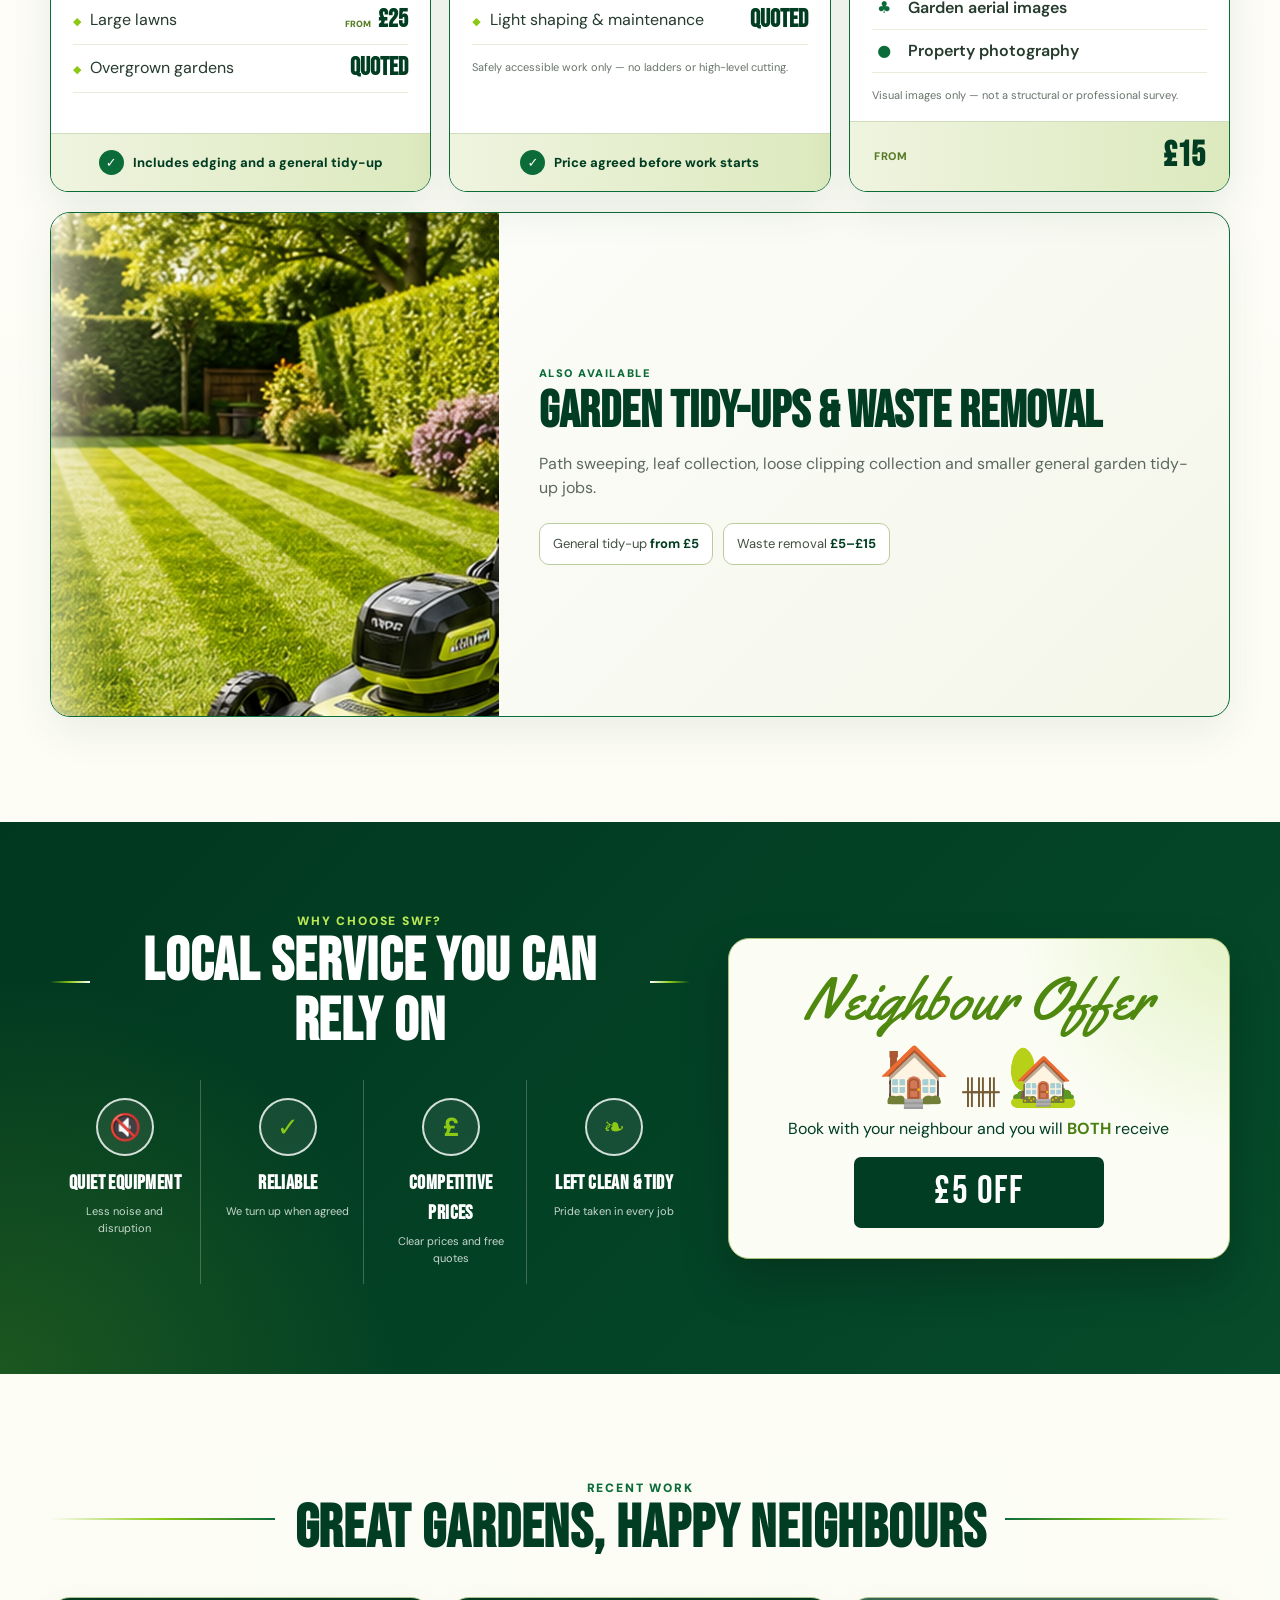
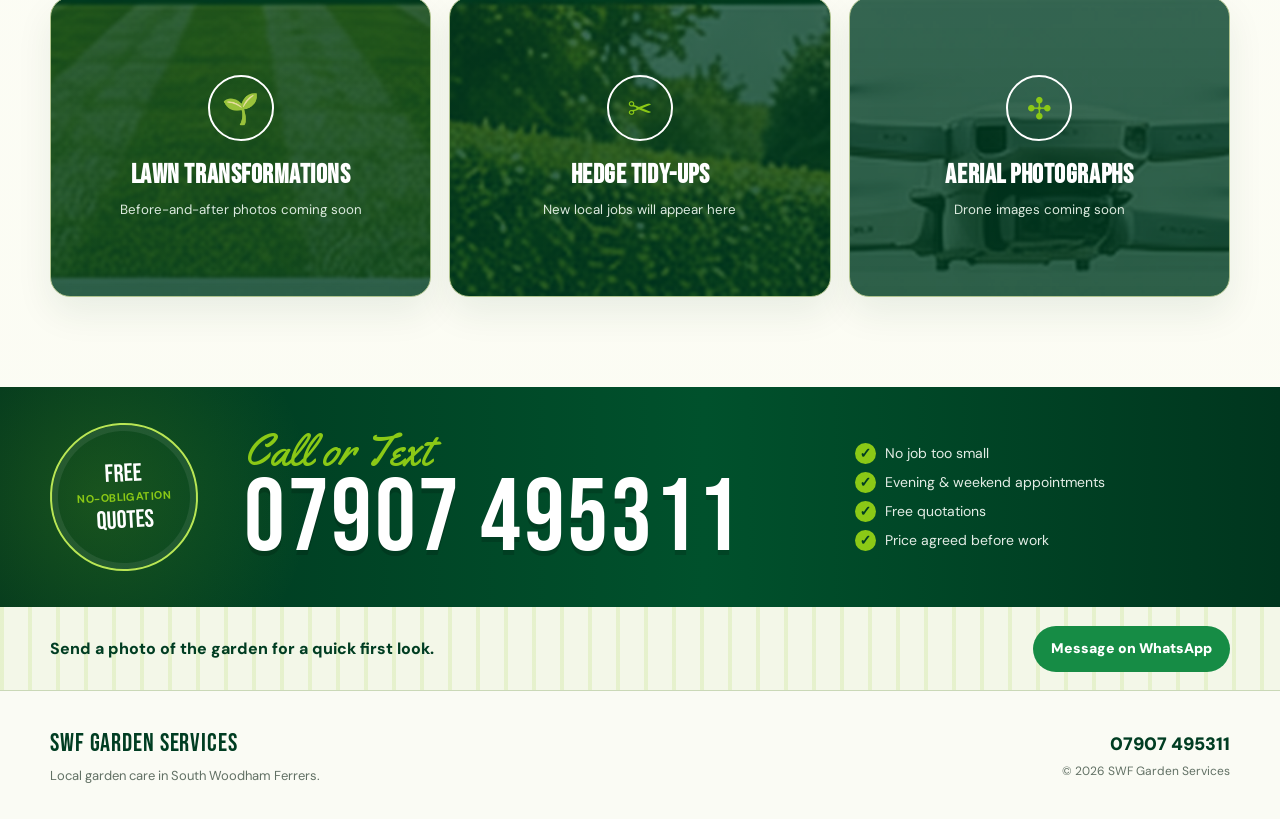
==== commit 780f250b: "Polish Website" ====
--- a/index.html
+++ b/index.html
@@ -3,15 +3,21 @@
 <head>
   <meta charset="utf-8" />
   <meta name="viewport" content="width=device-width, initial-scale=1, viewport-fit=cover" />
-  <meta name="theme-color" content="#173f2b" />
+  <meta name="theme-color" content="#003d22" />
 
   <title>SWF Garden Services | Local Garden Care in South Woodham Ferrers</title>
   <meta
     name="description"
-    content="Affordable local lawn cutting, hedge trimming, garden tidy-ups and drone photography in South Woodham Ferrers."
+    content="Affordable local lawn cutting, accessible hedge trimming, garden tidy-ups and drone photography in South Woodham Ferrers."
   />
 
   <link rel="canonical" href="https://swfgs.co.uk/" />
+  <link rel="preconnect" href="https://fonts.googleapis.com" />
+  <link rel="preconnect" href="https://fonts.gstatic.com" crossorigin />
+  <link
+    href="https://fonts.googleapis.com/css2?family=Bebas+Neue&family=DM+Sans:wght@400;500;600;700;800;900&family=Yellowtail&display=swap"
+    rel="stylesheet"
+  />
   <link rel="stylesheet" href="/styles.css" />
 </head>
 
@@ -19,21 +25,14 @@
   <header class="site-header">
     <div class="header-inner">
       <a class="brand" href="#top" aria-label="SWF Garden Services home">
-        <span class="brand-mark" aria-hidden="true">
-          <svg viewBox="0 0 64 64" role="img">
-            <path d="M13 49c7-18 18-28 36-34-2 16-10 28-27 34H13Z" fill="currentColor"/>
-            <path d="M17 49c9-10 18-18 29-25" fill="none" stroke="white" stroke-width="4" stroke-linecap="round"/>
-          </svg>
-        </span>
-        <span class="brand-copy">
-          <strong>SWF</strong>
-          <small>Garden Services</small>
-        </span>
+        <span class="brand-swf">SWF</span>
+        <span class="brand-leaf" aria-hidden="true"></span>
+        <span class="brand-name">Garden Services</span>
       </a>
 
       <nav class="desktop-nav" aria-label="Main navigation">
         <a href="#services">Services</a>
-        <a href="#prices">Prices</a>
+        <a href="#why-us">Why SWF?</a>
         <a href="#gallery">Gallery</a>
         <a href="#contact">Contact</a>
       </nav>
@@ -44,16 +43,25 @@
 
   <main id="top">
     <section class="hero">
-      <div class="hero-shape hero-shape-one" aria-hidden="true"></div>
-      <div class="hero-shape hero-shape-two" aria-hidden="true"></div>
-
       <div class="hero-inner">
         <div class="hero-copy">
-          <p class="eyebrow">South Woodham Ferrers</p>
-          <h1>Affordable, reliable <span>garden care.</span></h1>
+          <p class="location-kicker">South Woodham Ferrers</p>
+
+          <div class="hero-logo" aria-label="SWF Garden Services">
+            <span class="hero-logo-swf">SWF</span>
+            <span class="hero-logo-leaf" aria-hidden="true"></span>
+            <span class="hero-logo-name">Garden Services</span>
+          </div>
+
+          <div class="hero-divider" aria-hidden="true"></div>
+
+          <h1>
+            <span>Affordable, Reliable</span>
+            <em>Garden Care</em>
+          </h1>
+
           <p class="hero-intro">
-            Friendly local help with lawns, accessible hedges, garden tidy-ups
-            and aerial photography.
+            Keeping local gardens looking their best all year round.
           </p>
 
           <div class="hero-actions">
@@ -66,274 +74,296 @@
               target="_blank"
               rel="noreferrer"
             >
-              Message on WhatsApp
+              WhatsApp
             </a>
           </div>
-
-          <ul class="hero-points" aria-label="Key benefits">
-            <li>Battery-powered equipment</li>
-            <li>Equipment provided</li>
-            <li>Price agreed before work</li>
-          </ul>
-        </div>
-
-        <div class="hero-visual" aria-label="Garden services illustration">
-          <div class="sun" aria-hidden="true"></div>
-
-          <div class="hero-badge">
-            <strong>Local</strong>
-            <span>Friendly service</span>
-          </div>
-
-          <div class="garden-scene" aria-hidden="true">
-            <div class="tree tree-one"></div>
-            <div class="tree tree-two"></div>
-            <div class="hedge"></div>
-            <div class="lawn-lines"></div>
-
-            <div class="mower">
-              <div class="mower-handle"></div>
-              <div class="mower-body">
-                <span>SWF</span>
-              </div>
-              <div class="wheel wheel-one"></div>
-              <div class="wheel wheel-two"></div>
-            </div>
-          </div>
-        </div>
-      </div>
-    </section>
-
-    <section class="trust-strip" aria-label="Why choose SWF Garden Services">
-      <div>
-        <span class="trust-icon" aria-hidden="true">⚡</span>
-        <strong>Quiet equipment</strong>
-        <small>Battery powered where possible</small>
-      </div>
-      <div>
-        <span class="trust-icon" aria-hidden="true">✓</span>
-        <strong>Reliable service</strong>
-        <small>Clear arrangements and quotes</small>
-      </div>
-      <div>
-        <span class="trust-icon" aria-hidden="true">⌂</span>
-        <strong>Truly local</strong>
-        <small>Based in South Woodham Ferrers</small>
-      </div>
-      <div>
-        <span class="trust-icon" aria-hidden="true">✦</span>
-        <strong>Left tidy</strong>
-        <small>Paths and working areas swept</small>
-      </div>
-    </section>
-
-    <section class="section services-section" id="services">
-      <div class="section-heading">
-        <p class="eyebrow">What we do</p>
-        <h2>Simple help to keep your garden looking its best</h2>
-        <p>
-          Tell us what needs doing and we will agree the work and price before
-          starting.
-        </p>
+        </div>
+
+        <div class="hero-photo-wrap">
+          <img
+            class="hero-photo"
+            src="/images/hero-garden.webp"
+            alt="A freshly striped lawn with a battery-powered Ryobi lawn mower"
+            width="900"
+            height="1288"
+          />
+          <div class="ribbon" aria-label="Friendly local service">
+            <span class="ribbon-leaves" aria-hidden="true">❧</span>
+            <strong>Friendly</strong>
+            <strong class="lime">Local</strong>
+            <strong>Service</strong>
+          </div>
+        </div>
+      </div>
+    </section>
+
+    <section class="benefit-strip" aria-label="Service benefits">
+      <article>
+        <span class="benefit-icon" aria-hidden="true">⚡</span>
+        <div>
+          <strong>Battery powered</strong>
+          <small>Quiet and eco-friendly</small>
+        </div>
+      </article>
+      <article>
+        <span class="benefit-icon" aria-hidden="true">🛠</span>
+        <div>
+          <strong>Equipment provided</strong>
+          <small>No hassle for you</small>
+        </div>
+      </article>
+      <article>
+        <span class="benefit-icon" aria-hidden="true">♻</span>
+        <div>
+          <strong>Waste handled</strong>
+          <small>Working areas left tidy</small>
+        </div>
+      </article>
+      <article>
+        <span class="benefit-icon" aria-hidden="true">☺</span>
+        <div>
+          <strong>Friendly &amp; reliable</strong>
+          <small>Clear arrangements</small>
+        </div>
+      </article>
+    </section>
+
+    <section class="services-section" id="services">
+      <div class="section-title">
+        <span aria-hidden="true"></span>
+        <div>
+          <p>Services &amp; guide prices</p>
+          <h2>What can we help with?</h2>
+        </div>
+        <span aria-hidden="true"></span>
       </div>
 
       <div class="service-grid">
-        <article class="service-card featured">
-          <div class="service-icon" aria-hidden="true">✂</div>
-          <p class="service-kicker">Most popular</p>
-          <h3>Lawn cutting</h3>
-          <p>
-            Regular or one-off grass cutting, with edging and a general tidy-up
-            included.
-          </p>
-          <ul>
-            <li>Small, medium and larger lawns</li>
-            <li>One-off or repeat visits</li>
-            <li>Overgrown lawns quoted separately</li>
-          </ul>
-          <div class="price-line">
-            <span>From</span>
-            <strong>£10</strong>
-          </div>
-        </article>
-
         <article class="service-card">
-          <div class="service-icon" aria-hidden="true">⌁</div>
-          <p class="service-kicker">Neat and manageable</p>
-          <h3>Hedge trimming</h3>
-          <p>
-            Trimming of low, safely accessible hedges. No ladder or high-level
-            work is undertaken.
-          </p>
-          <ul>
-            <li>Light reshaping and maintenance</li>
-            <li>Clippings gathered after work</li>
-            <li>Quote based on length and condition</li>
-          </ul>
-          <div class="price-line">
+          <header class="service-card-header">
+            <span class="service-round-icon" aria-hidden="true">♒</span>
+            <h3>Lawn cutting</h3>
+          </header>
+          <img
+            src="/images/lawn-cutting.webp"
+            alt="Freshly cut striped lawn"
+            width="1200"
+            height="340"
+          />
+          <div class="service-body">
+            <div class="service-price-row">
+              <span>Small lawns</span>
+              <strong><small>from</small> £10</strong>
+            </div>
+            <div class="service-price-row">
+              <span>Medium lawns</span>
+              <strong><small>from</small> £15</strong>
+            </div>
+            <div class="service-price-row">
+              <span>Large lawns</span>
+              <strong><small>from</small> £25</strong>
+            </div>
+            <div class="service-price-row">
+              <span>Overgrown gardens</span>
+              <strong>Quoted</strong>
+            </div>
+          </div>
+          <footer class="service-card-footer">
+            <span aria-hidden="true">✓</span>
+            Includes edging and a general tidy-up
+          </footer>
+        </article>
+
+        <article class="service-card">
+          <header class="service-card-header">
+            <span class="service-round-icon" aria-hidden="true">✂</span>
+            <h3>Hedge trimming</h3>
+          </header>
+          <img
+            src="/images/hedge-cutting.webp"
+            alt="A neatly trimmed garden hedge"
+            width="1200"
+            height="356"
+          />
+          <div class="service-body">
+            <div class="service-price-row">
+              <span>Small accessible hedges</span>
+              <strong><small>from</small> £15</strong>
+            </div>
+            <div class="service-price-row">
+              <span>Longer accessible hedges</span>
+              <strong>Quoted</strong>
+            </div>
+            <div class="service-price-row">
+              <span>Light shaping &amp; maintenance</span>
+              <strong>Quoted</strong>
+            </div>
+            <p class="service-small-print">
+              Safely accessible work only — no ladders or high-level cutting.
+            </p>
+          </div>
+          <footer class="service-card-footer">
+            <span aria-hidden="true">✓</span>
+            Price agreed before work starts
+          </footer>
+        </article>
+
+        <article class="service-card">
+          <header class="service-card-header">
+            <span class="service-round-icon" aria-hidden="true">✣</span>
+            <h3>Drone photography</h3>
+          </header>
+          <img
+            src="/images/drone-photography.webp"
+            alt="DJI Mini 2 drone in flight"
+            width="1200"
+            height="368"
+          />
+          <div class="service-body">
+            <div class="service-list-row"><span aria-hidden="true">⌂</span> Roof photographs</div>
+            <div class="service-list-row"><span aria-hidden="true">▰</span> Gutter photographs</div>
+            <div class="service-list-row"><span aria-hidden="true">♣</span> Garden aerial images</div>
+            <div class="service-list-row"><span aria-hidden="true">●</span> Property photography</div>
+            <p class="service-small-print">
+              Visual images only — not a structural or professional survey.
+            </p>
+          </div>
+          <footer class="service-card-footer price-footer">
             <span>From</span>
             <strong>£15</strong>
-          </div>
-        </article>
-
-        <article class="service-card">
-          <div class="service-icon" aria-hidden="true">⌁</div>
-          <p class="service-kicker">Extra help</p>
-          <h3>Garden tidy-ups</h3>
+          </footer>
+        </article>
+      </div>
+
+      <div class="extra-service">
+        <img
+          src="/images/garden-tidy.webp"
+          alt="A neat lawn and garden border"
+          width="900"
+          height="1012"
+        />
+        <div class="extra-service-copy">
+          <p class="small-kicker">Also available</p>
+          <h3>Garden tidy-ups &amp; waste removal</h3>
           <p>
-            Sweeping paths, gathering leaves and helping bring smaller outdoor
-            areas back under control.
+            Path sweeping, leaf collection, loose clipping collection and
+            smaller general garden tidy-up jobs.
           </p>
-          <ul>
-            <li>Path and patio sweeping</li>
-            <li>Leaf and loose clipping collection</li>
-            <li>Small general tidy-up jobs</li>
-          </ul>
-          <div class="price-line">
-            <span>From</span>
-            <strong>£5</strong>
-          </div>
-        </article>
-
-        <article class="service-card">
-          <div class="service-icon drone-icon" aria-hidden="true">✣</div>
-          <p class="service-kicker">A different view</p>
-          <h3>Drone photography</h3>
-          <p>
-            Aerial images for gardens, property photographs and basic visual
-            roof or gutter checks.
-          </p>
-          <ul>
-            <li>DJI Mini 2 aerial photography</li>
-            <li>Weather and location permitting</li>
-            <li>Images supplied digitally</li>
-          </ul>
-          <div class="price-line">
-            <span>From</span>
-            <strong>£15</strong>
-          </div>
-          <small class="card-note">
-            Visual imagery only — not a structural or professional survey.
-          </small>
-        </article>
-      </div>
-    </section>
-
-    <section class="offer-section" id="prices">
-      <div class="offer-card">
-        <div>
-          <p class="eyebrow">Neighbour offer</p>
-          <h2>Book together and both save</h2>
-          <p>
-            Two neighbouring gardens booked for the same visit receive
-            <strong>£5 off each</strong>.
-          </p>
-        </div>
-
-        <div class="offer-badge" aria-label="Five pounds off each">
-          <span>Both get</span>
-          <strong>£5 off</strong>
-        </div>
-      </div>
-
-      <div class="price-panel">
-        <div class="price-panel-heading">
-          <div>
-            <p class="eyebrow">Guide prices</p>
-            <h2>Clear pricing, agreed first</h2>
-          </div>
-          <p>
-            Final prices depend on the size, condition, access and amount of
-            work required.
-          </p>
-        </div>
-
-        <div class="price-list">
-          <div>
-            <span>Lawn cutting</span>
-            <strong>from £10</strong>
-          </div>
-          <div>
-            <span>Accessible hedge trimming</span>
-            <strong>from £15</strong>
-          </div>
-          <div>
-            <span>General tidy-up</span>
-            <strong>from £5</strong>
-          </div>
-          <div>
-            <span>Waste removal</span>
-            <strong>£5–£15</strong>
-          </div>
-          <div>
-            <span>Drone photography</span>
-            <strong>from £15</strong>
-          </div>
-        </div>
-
-        <p class="price-note">
-          No surprise charges: the price is agreed before work begins.
-        </p>
-      </div>
-    </section>
-
-    <section class="section gallery-section" id="gallery">
-      <div class="section-heading split-heading">
-        <div>
-          <p class="eyebrow">Recent work</p>
-          <h2>A growing gallery of local jobs</h2>
-        </div>
-        <p>
-          Before-and-after photographs will be added as more gardens are
-          completed.
-        </p>
+          <div class="extra-prices">
+            <span>General tidy-up <strong>from £5</strong></span>
+            <span>Waste removal <strong>£5–£15</strong></span>
+          </div>
+        </div>
+      </div>
+    </section>
+
+    <section class="why-section" id="why-us">
+      <div class="why-inner">
+        <div class="why-copy">
+          <div class="section-title light-title">
+            <span aria-hidden="true"></span>
+            <div>
+              <p>Why choose SWF?</p>
+              <h2>Local service you can rely on</h2>
+            </div>
+            <span aria-hidden="true"></span>
+          </div>
+
+          <div class="why-grid">
+            <article>
+              <span aria-hidden="true">🔇</span>
+              <strong>Quiet equipment</strong>
+              <small>Less noise and disruption</small>
+            </article>
+            <article>
+              <span aria-hidden="true">✓</span>
+              <strong>Reliable</strong>
+              <small>We turn up when agreed</small>
+            </article>
+            <article>
+              <span aria-hidden="true">£</span>
+              <strong>Competitive prices</strong>
+              <small>Clear prices and free quotes</small>
+            </article>
+            <article>
+              <span aria-hidden="true">❧</span>
+              <strong>Left clean &amp; tidy</strong>
+              <small>Pride taken in every job</small>
+            </article>
+          </div>
+        </div>
+
+        <aside class="neighbour-card">
+          <p class="script-heading">Neighbour Offer</p>
+          <div class="house-row" aria-hidden="true">
+            <span>🏠</span><span class="fence">╫╫╫</span><span>🏡</span>
+          </div>
+          <p>Book with your neighbour and you will <strong>both</strong> receive</p>
+          <div class="neighbour-discount">£5 OFF</div>
+        </aside>
+      </div>
+    </section>
+
+    <section class="gallery-section" id="gallery">
+      <div class="section-title">
+        <span aria-hidden="true"></span>
+        <div>
+          <p>Recent work</p>
+          <h2>Great gardens, happy neighbours</h2>
+        </div>
+        <span aria-hidden="true"></span>
       </div>
 
       <div class="gallery-grid">
-        <article class="gallery-placeholder">
+        <article class="gallery-placeholder lawn-placeholder">
           <span aria-hidden="true">🌱</span>
           <strong>Lawn transformations</strong>
-          <small>Photos coming soon</small>
-        </article>
-        <article class="gallery-placeholder">
-          <span aria-hidden="true">✂️</span>
+          <small>Before-and-after photos coming soon</small>
+        </article>
+        <article class="gallery-placeholder hedge-placeholder">
+          <span aria-hidden="true">✂</span>
           <strong>Hedge tidy-ups</strong>
-          <small>Photos coming soon</small>
-        </article>
-        <article class="gallery-placeholder">
-          <span aria-hidden="true">🚁</span>
-          <strong>Aerial views</strong>
-          <small>Photos coming soon</small>
-        </article>
-      </div>
-    </section>
-
-    <section class="contact-section" id="contact">
-      <div class="contact-card">
-        <div class="contact-copy">
-          <p class="eyebrow">Free, no-obligation quote</p>
-          <h2>Tell us what your garden needs</h2>
-          <p>
-            Send a short description and, where useful, a couple of photographs.
-            We will reply with availability and arrange a quote.
-          </p>
-        </div>
-
-        <div class="contact-actions">
-          <a class="contact-phone" href="tel:+447907495311">
-            <span>Call or text</span>
-            <strong>07907 495311</strong>
-          </a>
-          <a
-            class="button button-whatsapp"
-            href="https://wa.me/447907495311?text=Hello%20SWF%20Garden%20Services%2C%20please%20could%20I%20have%20a%20quote%3F"
-            target="_blank"
-            rel="noreferrer"
-          >
-            Start a WhatsApp message
-          </a>
-        </div>
-      </div>
+          <small>New local jobs will appear here</small>
+        </article>
+        <article class="gallery-placeholder drone-placeholder">
+          <span aria-hidden="true">✣</span>
+          <strong>Aerial photographs</strong>
+          <small>Drone images coming soon</small>
+        </article>
+      </div>
+    </section>
+
+    <section class="contact-band" id="contact">
+      <div class="contact-inner">
+        <div class="quote-seal">
+          <span>Free</span>
+          <strong>No-obligation</strong>
+          <span>Quotes</span>
+        </div>
+
+        <div class="contact-main">
+          <p class="contact-script">Call or Text</p>
+          <a href="tel:+447907495311">07907 495311</a>
+        </div>
+
+        <ul class="contact-points">
+          <li>No job too small</li>
+          <li>Evening &amp; weekend appointments</li>
+          <li>Free quotations</li>
+          <li>Price agreed before work</li>
+        </ul>
+      </div>
+    </section>
+
+    <section class="whatsapp-strip">
+      <p>Send a photo of the garden for a quick first look.</p>
+      <a
+        href="https://wa.me/447907495311?text=Hello%20SWF%20Garden%20Services%2C%20please%20could%20I%20have%20a%20quote%3F"
+        target="_blank"
+        rel="noreferrer"
+      >
+        Message on WhatsApp
+      </a>
     </section>
   </main>
 
--- a/styles.css
+++ b/styles.css
@@ -1,19 +1,16 @@
 :root {
-  --green-950: #102f21;
-  --green-900: #173f2b;
-  --green-800: #22583a;
-  --green-700: #2f7048;
-  --green-600: #3c8b56;
-  --green-500: #56a96a;
-  --green-300: #9ed3a9;
-  --green-100: #eaf6ec;
-  --lime: #a8d64b;
-  --cream: #f7f5eb;
+  --forest: #003d22;
+  --forest-2: #07552f;
+  --forest-3: #0c6c39;
+  --lime: #8bc916;
+  --lime-2: #b9e655;
   --paper: #fffef9;
-  --ink: #17201a;
-  --muted: #667168;
-  --line: #dce7dd;
-  --shadow: 0 22px 60px rgba(16, 47, 33, 0.13);
+  --cream: #f4f6e9;
+  --cream-2: #e8efd7;
+  --ink: #10251a;
+  --muted: #5d695f;
+  --line: #b9c99f;
+  --shadow: 0 25px 70px rgba(0, 61, 34, .17);
 }
 
 * {
@@ -28,18 +25,21 @@
 body {
   margin: 0;
   min-width: 320px;
+  color: var(--ink);
   background:
-    radial-gradient(circle at 15% 10%, rgba(168, 214, 75, 0.09), transparent 28rem),
-    var(--paper);
-  color: var(--ink);
-  font-family:
-    Inter, ui-sans-serif, system-ui, -apple-system, BlinkMacSystemFont,
-    "Segoe UI", sans-serif;
-  line-height: 1.55;
+    radial-gradient(circle at 10% 14%, rgba(139, 201, 22, .07), transparent 26rem),
+    linear-gradient(#fffef9, #fbfcf3);
+  font-family: "DM Sans", ui-sans-serif, system-ui, -apple-system, BlinkMacSystemFont, "Segoe UI", sans-serif;
+  line-height: 1.5;
 }
 
 a {
   color: inherit;
+}
+
+img {
+  display: block;
+  max-width: 100%;
 }
 
 button,
@@ -52,160 +52,219 @@
   top: 0;
   z-index: 50;
   padding-top: env(safe-area-inset-top);
-  border-bottom: 1px solid rgba(220, 231, 221, 0.88);
-  background: rgba(255, 254, 249, 0.92);
-  backdrop-filter: blur(16px);
+  border-bottom: 1px solid rgba(0, 61, 34, .12);
+  background: rgba(255, 254, 249, .94);
+  backdrop-filter: blur(15px);
 }
 
 .header-inner {
   width: min(1180px, calc(100% - 34px));
-  min-height: 78px;
+  min-height: 82px;
   margin: 0 auto;
   display: flex;
   align-items: center;
-  gap: 28px;
+  gap: 30px;
 }
 
 .brand {
-  display: inline-flex;
-  align-items: center;
-  gap: 11px;
+  position: relative;
+  min-width: 230px;
+  display: grid;
+  grid-template-columns: auto 1fr;
+  grid-template-rows: auto auto;
+  column-gap: 8px;
+  line-height: .88;
   text-decoration: none;
-}
-
-.brand-mark {
-  width: 45px;
-  height: 45px;
-  display: grid;
-  place-items: center;
-  border-radius: 15px;
-  background: var(--green-900);
-  color: var(--lime);
-  box-shadow: 0 8px 18px rgba(23, 63, 43, 0.18);
-}
-
-.brand-mark svg {
-  width: 31px;
-  height: 31px;
-}
-
-.brand-copy {
-  display: grid;
-  line-height: 1;
-}
-
-.brand-copy strong {
-  font-size: 24px;
-  font-weight: 950;
-  letter-spacing: -0.055em;
-  color: var(--green-900);
-}
-
-.brand-copy small {
-  margin-top: 4px;
-  font-size: 11px;
-  font-weight: 850;
-  letter-spacing: 0.09em;
-  text-transform: uppercase;
-  color: var(--green-700);
+  color: var(--forest);
+}
+
+.brand-swf {
+  grid-row: 1 / 3;
+  font-family: "Bebas Neue", Impact, sans-serif;
+  font-size: 48px;
+  letter-spacing: -.035em;
+}
+
+.brand-name {
+  align-self: end;
+  padding-bottom: 4px;
+  font-family: "Bebas Neue", "Arial Narrow", sans-serif;
+  font-size: 21px;
+  letter-spacing: .08em;
+  text-transform: uppercase;
+}
+
+.brand-leaf {
+  position: absolute;
+  left: 67px;
+  top: 5px;
+  width: 22px;
+  height: 13px;
+  border-radius: 100% 0 100% 0;
+  background: var(--lime);
+  transform: rotate(-23deg);
 }
 
 .desktop-nav {
   margin-left: auto;
   display: flex;
   align-items: center;
-  gap: 26px;
+  gap: 28px;
 }
 
 .desktop-nav a {
   text-decoration: none;
-  color: #415047;
+  color: #394b40;
   font-size: 14px;
   font-weight: 800;
 }
 
 .desktop-nav a:hover {
-  color: var(--green-700);
+  color: var(--forest-3);
 }
 
 .header-call {
-  min-height: 44px;
+  min-height: 46px;
   display: inline-flex;
   align-items: center;
-  padding: 0 18px;
+  padding: 0 20px;
   border-radius: 999px;
-  background: var(--green-900);
+  background: var(--forest);
   color: white;
   text-decoration: none;
   font-size: 14px;
   font-weight: 900;
+  box-shadow: 0 10px 22px rgba(0, 61, 34, .18);
 }
 
 .hero {
   position: relative;
   overflow: hidden;
-  padding: 64px 0 42px;
+  border-bottom: 1px solid rgba(0, 61, 34, .12);
   background:
-    linear-gradient(135deg, rgba(234, 246, 236, 0.88), rgba(255, 254, 249, 0.9)),
-    var(--paper);
+    linear-gradient(90deg, rgba(255,254,249,.99) 0 44%, rgba(255,254,249,.85) 58%, rgba(255,254,249,.08) 76%),
+    linear-gradient(135deg, #fffef9, #edf3df);
+}
+
+.hero::before {
+  content: "";
+  position: absolute;
+  width: 460px;
+  height: 460px;
+  left: -280px;
+  bottom: -330px;
+  border-radius: 50%;
+  background: rgba(139, 201, 22, .15);
 }
 
 .hero-inner {
   position: relative;
-  z-index: 2;
-  width: min(1180px, calc(100% - 34px));
+  width: min(1240px, 100%);
+  min-height: 680px;
   margin: 0 auto;
   display: grid;
-  grid-template-columns: minmax(0, 0.92fr) minmax(420px, 1.08fr);
-  gap: 54px;
-  align-items: center;
+  grid-template-columns: minmax(0, 1.02fr) minmax(470px, .98fr);
 }
 
 .hero-copy {
-  padding: 34px 0 50px;
-}
-
-.eyebrow {
-  margin: 0 0 10px;
-  color: var(--green-700);
+  position: relative;
+  z-index: 4;
+  padding: 65px 36px 64px max(34px, calc((100vw - 1180px) / 2));
+  align-self: center;
+}
+
+.location-kicker {
+  margin: 0 0 16px;
+  color: var(--forest-3);
   font-size: 12px;
-  font-weight: 950;
-  letter-spacing: 0.14em;
-  text-transform: uppercase;
-}
-
-h1,
-h2,
-h3,
-p {
-  overflow-wrap: break-word;
+  font-weight: 900;
+  letter-spacing: .18em;
+  text-transform: uppercase;
+}
+
+.hero-logo {
+  position: relative;
+  width: max-content;
+  display: grid;
+  grid-template-columns: auto;
+  line-height: .8;
+  color: var(--forest);
+}
+
+.hero-logo-swf {
+  font-family: "Bebas Neue", Impact, sans-serif;
+  font-size: clamp(100px, 12vw, 172px);
+  letter-spacing: -.055em;
+}
+
+.hero-logo-name {
+  margin-top: 14px;
+  font-family: "Bebas Neue", "Arial Narrow", sans-serif;
+  font-size: clamp(34px, 4.3vw, 60px);
+  letter-spacing: .055em;
+  text-transform: uppercase;
+}
+
+.hero-logo-leaf {
+  position: absolute;
+  width: clamp(72px, 7vw, 108px);
+  height: clamp(37px, 3.9vw, 59px);
+  right: 13%;
+  top: 50%;
+  border-radius: 100% 0 100% 0;
+  background: linear-gradient(135deg, var(--lime), #3d8300);
+  transform: rotate(-18deg);
+  box-shadow: inset -10px -5px 18px rgba(0, 61, 34, .2);
+}
+
+.hero-logo-leaf::after {
+  content: "";
+  position: absolute;
+  width: 75%;
+  height: 3px;
+  left: 12%;
+  top: 50%;
+  border-radius: 99px;
+  background: rgba(255,255,255,.85);
+  transform: rotate(-22deg);
+}
+
+.hero-divider {
+  width: min(445px, 100%);
+  height: 2px;
+  margin: 24px 0 22px;
+  background: linear-gradient(90deg, var(--lime), var(--forest-3), transparent);
 }
 
 h1 {
-  max-width: 760px;
   margin: 0;
-  color: var(--green-950);
-  font-size: clamp(46px, 6.5vw, 84px);
-  line-height: 0.94;
-  letter-spacing: -0.068em;
+  line-height: .92;
 }
 
 h1 span {
   display: block;
-  margin-top: 8px;
-  color: var(--green-600);
-  font-family: Georgia, "Times New Roman", serif;
-  font-style: italic;
-  font-weight: 700;
-  letter-spacing: -0.055em;
+  color: var(--forest);
+  font-family: "Bebas Neue", "Arial Narrow", sans-serif;
+  font-size: clamp(46px, 5vw, 72px);
+  letter-spacing: .01em;
+  text-transform: uppercase;
+}
+
+h1 em {
+  display: block;
+  margin-top: 4px;
+  color: #3d7d09;
+  font-family: "Yellowtail", "Brush Script MT", cursive;
+  font-size: clamp(58px, 6vw, 86px);
+  font-weight: 400;
 }
 
 .hero-intro {
-  max-width: 650px;
-  margin: 26px 0 0;
-  color: #526057;
-  font-size: clamp(17px, 2.2vw, 21px);
-  line-height: 1.55;
+  max-width: 570px;
+  margin: 21px 0 0;
+  color: #253d2f;
+  font-size: clamp(18px, 2vw, 24px);
+  font-weight: 500;
 }
 
 .hero-actions {
@@ -216,17 +275,17 @@
 }
 
 .button {
-  min-height: 54px;
+  min-height: 56px;
   display: inline-flex;
   align-items: center;
   justify-content: center;
-  padding: 0 21px;
+  padding: 0 23px;
   border: 1px solid transparent;
-  border-radius: 15px;
+  border-radius: 12px;
   text-decoration: none;
   font-size: 15px;
   font-weight: 900;
-  transition: transform 0.16s ease, box-shadow 0.16s ease;
+  transition: transform .15s ease, box-shadow .15s ease;
 }
 
 .button:hover {
@@ -234,707 +293,780 @@
 }
 
 .button-primary {
-  background: var(--green-900);
+  background: var(--forest);
   color: white;
-  box-shadow: 0 15px 30px rgba(23, 63, 43, 0.22);
+  box-shadow: 0 17px 34px rgba(0, 61, 34, .23);
 }
 
 .button-secondary {
-  border-color: #bfd4c2;
-  background: rgba(255, 255, 255, 0.75);
-  color: var(--green-900);
-}
-
-.hero-points {
+  border-color: #9dbb7e;
+  background: rgba(255,255,255,.85);
+  color: var(--forest);
+}
+
+.hero-photo-wrap {
+  position: relative;
+  min-width: 0;
+  min-height: 680px;
+  overflow: hidden;
+  background: #5f9c27;
+}
+
+.hero-photo {
+  width: 100%;
+  height: 100%;
+  object-fit: cover;
+  object-position: center;
+}
+
+.hero-photo-wrap::after {
+  content: "";
+  position: absolute;
+  inset: 0;
+  background:
+    linear-gradient(90deg, rgba(255,254,249,.33), transparent 18%),
+    linear-gradient(0deg, rgba(255,254,249,.16), transparent 25%);
+  pointer-events: none;
+}
+
+.ribbon {
+  position: absolute;
+  z-index: 3;
+  top: 0;
+  right: 42px;
+  width: 155px;
+  padding: 22px 18px 36px;
+  display: grid;
+  justify-items: center;
+  background: linear-gradient(180deg, #004326, #002d19);
+  color: white;
+  text-align: center;
+  text-transform: uppercase;
+  box-shadow: 0 16px 28px rgba(0,0,0,.24);
+  clip-path: polygon(0 0,100% 0,100% 83%,50% 100%,0 83%);
+}
+
+.ribbon::before {
+  content: "";
+  position: absolute;
+  inset: 5px;
+  border: 1px solid rgba(255,255,255,.65);
+  clip-path: polygon(0 0,100% 0,100% 82%,50% 98%,0 82%);
+}
+
+.ribbon-leaves {
+  color: var(--lime);
+  font-size: 31px;
+  line-height: 1;
+}
+
+.ribbon strong {
+  position: relative;
+  font-family: "Bebas Neue", "Arial Narrow", sans-serif;
+  font-size: 27px;
+  line-height: 1;
+  letter-spacing: .04em;
+}
+
+.ribbon .lime {
+  color: var(--lime);
+}
+
+.benefit-strip {
+  position: relative;
+  z-index: 4;
+  width: min(1180px, calc(100% - 34px));
+  margin: -34px auto 0;
+  display: grid;
+  grid-template-columns: repeat(4, minmax(0, 1fr));
+  overflow: hidden;
+  border: 1px solid rgba(0, 61, 34, .18);
+  border-radius: 20px;
+  background: var(--paper);
+  box-shadow: var(--shadow);
+}
+
+.benefit-strip article {
+  min-width: 0;
+  min-height: 126px;
+  padding: 23px 21px;
+  display: flex;
+  align-items: center;
+  gap: 15px;
+}
+
+.benefit-strip article + article {
+  border-left: 1px solid var(--line);
+}
+
+.benefit-icon {
+  width: 56px;
+  height: 56px;
+  flex: 0 0 auto;
+  display: grid;
+  place-items: center;
+  border-radius: 50%;
+  background: var(--forest);
+  color: var(--lime);
+  font-size: 25px;
+  box-shadow: inset 0 0 0 3px rgba(255,255,255,.12);
+}
+
+.benefit-strip strong,
+.benefit-strip small {
+  display: block;
+}
+
+.benefit-strip strong {
+  color: var(--forest);
+  font-family: "Bebas Neue", "Arial Narrow", sans-serif;
+  font-size: 21px;
+  letter-spacing: .025em;
+  text-transform: uppercase;
+}
+
+.benefit-strip small {
+  margin-top: 2px;
+  color: var(--muted);
+  font-size: 12px;
+}
+
+.services-section,
+.gallery-section {
+  width: min(1180px, calc(100% - 34px));
+  margin: 0 auto;
+  padding: 105px 0;
+}
+
+.section-title {
+  display: grid;
+  grid-template-columns: minmax(40px, 1fr) auto minmax(40px, 1fr);
+  gap: 20px;
+  align-items: center;
+  margin-bottom: 38px;
+  text-align: center;
+}
+
+.section-title > span {
+  height: 2px;
+  background: linear-gradient(90deg, transparent, var(--lime), var(--forest-3));
+}
+
+.section-title > span:last-child {
+  background: linear-gradient(90deg, var(--forest-3), var(--lime), transparent);
+}
+
+.section-title p {
+  margin: 0 0 2px;
+  color: var(--forest-3);
+  font-size: 12px;
+  font-weight: 900;
+  letter-spacing: .15em;
+  text-transform: uppercase;
+}
+
+.section-title h2 {
+  margin: 0;
+  color: var(--forest);
+  font-family: "Bebas Neue", "Arial Narrow", sans-serif;
+  font-size: clamp(38px, 5vw, 60px);
+  line-height: 1;
+  letter-spacing: .015em;
+  text-transform: uppercase;
+}
+
+.service-grid {
+  display: grid;
+  grid-template-columns: repeat(3, minmax(0, 1fr));
+  gap: 18px;
+}
+
+.service-card {
+  min-width: 0;
+  overflow: hidden;
+  display: flex;
+  flex-direction: column;
+  border: 1px solid var(--forest-3);
+  border-radius: 18px;
+  background: white;
+  box-shadow: 0 18px 42px rgba(0,61,34,.09);
+}
+
+.service-card-header {
+  position: relative;
+  min-height: 69px;
+  padding: 0 18px 0 87px;
+  display: flex;
+  align-items: center;
+  background: linear-gradient(90deg, var(--forest), #075d31);
+  color: white;
+}
+
+.service-card-header h3 {
+  margin: 0;
+  font-family: "Bebas Neue", "Arial Narrow", sans-serif;
+  font-size: 29px;
+  letter-spacing: .025em;
+  text-transform: uppercase;
+}
+
+.service-round-icon {
+  position: absolute;
+  left: 12px;
+  top: 50%;
+  width: 64px;
+  height: 64px;
+  display: grid;
+  place-items: center;
+  border: 2px solid white;
+  border-radius: 50%;
+  background: var(--forest-2);
+  color: var(--lime-2);
+  font-size: 28px;
+  transform: translateY(-50%);
+}
+
+.service-card > img {
+  width: 100%;
+  height: 145px;
+  object-fit: cover;
+  background: var(--cream);
+}
+
+.service-body {
+  flex: 1;
+  padding: 15px 22px 18px;
+}
+
+.service-price-row {
+  min-height: 48px;
+  display: flex;
+  align-items: center;
+  justify-content: space-between;
+  gap: 15px;
+  border-bottom: 1px solid #e7eddb;
+  color: #253b2e;
+}
+
+.service-price-row span::before {
+  content: "◆";
+  margin-right: 9px;
+  color: var(--lime);
+  font-size: 11px;
+}
+
+.service-price-row strong {
+  color: var(--forest);
+  font-family: "Bebas Neue", "Arial Narrow", sans-serif;
+  font-size: 25px;
+  white-space: nowrap;
+}
+
+.service-price-row small {
+  margin-right: 3px;
+  color: #568125;
+  font-family: "DM Sans", sans-serif;
+  font-size: 9px;
+  font-weight: 900;
+  text-transform: uppercase;
+}
+
+.service-small-print {
+  margin: 15px 0 0;
+  color: #687369;
+  font-size: 11px;
+  line-height: 1.45;
+}
+
+.service-list-row {
+  min-height: 43px;
+  display: flex;
+  align-items: center;
+  gap: 11px;
+  border-bottom: 1px solid #e7eddb;
+  color: #263b2e;
+  font-weight: 600;
+}
+
+.service-list-row span {
+  width: 25px;
+  color: var(--forest-3);
+  font-weight: 900;
+  text-align: center;
+}
+
+.service-card-footer {
+  min-height: 58px;
+  padding: 12px 19px;
+  display: flex;
+  align-items: center;
+  justify-content: center;
+  gap: 9px;
+  border-top: 1px solid #cfddbd;
+  background: linear-gradient(90deg, #eff4df, #dce9bd);
+  color: var(--forest);
+  font-size: 13px;
+  font-weight: 800;
+  text-align: center;
+}
+
+.service-card-footer > span:first-child {
+  width: 25px;
+  height: 25px;
+  display: grid;
+  place-items: center;
+  border-radius: 50%;
+  background: var(--forest-3);
+  color: white;
+}
+
+.price-footer {
+  justify-content: space-between;
+  padding: 8px 24px;
+  text-transform: uppercase;
+}
+
+.price-footer span {
+  width: auto !important;
+  height: auto !important;
+  background: none !important;
+  color: #557926 !important;
+  font-size: 11px;
+  letter-spacing: .08em;
+}
+
+.price-footer strong {
+  font-family: "Bebas Neue", "Arial Narrow", sans-serif;
+  font-size: 35px;
+}
+
+.extra-service {
+  min-height: 270px;
+  margin-top: 20px;
+  display: grid;
+  grid-template-columns: minmax(260px, .76fr) minmax(0, 1.24fr);
+  overflow: hidden;
+  border: 1px solid var(--forest-3);
+  border-radius: 20px;
+  background: linear-gradient(135deg, white, var(--cream));
+  box-shadow: 0 16px 42px rgba(0,61,34,.07);
+}
+
+.extra-service > img {
+  width: 100%;
+  height: 100%;
+  object-fit: cover;
+}
+
+.extra-service-copy {
+  padding: 34px 40px;
+  align-self: center;
+}
+
+.small-kicker {
+  margin: 0 0 5px;
+  color: var(--forest-3);
+  font-size: 11px;
+  font-weight: 900;
+  letter-spacing: .14em;
+  text-transform: uppercase;
+}
+
+.extra-service h3 {
+  margin: 0;
+  color: var(--forest);
+  font-family: "Bebas Neue", "Arial Narrow", sans-serif;
+  font-size: clamp(35px, 4vw, 52px);
+  line-height: 1;
+  text-transform: uppercase;
+}
+
+.extra-service-copy > p:not(.small-kicker) {
+  margin: 15px 0 0;
+  color: var(--muted);
+  font-size: 16px;
+}
+
+.extra-prices {
   display: flex;
   flex-wrap: wrap;
-  gap: 11px 22px;
-  margin: 27px 0 0;
+  gap: 10px;
+  margin-top: 23px;
+}
+
+.extra-prices span {
+  padding: 10px 13px;
+  border: 1px solid #bacc9f;
+  border-radius: 10px;
+  background: white;
+  color: #425043;
+  font-size: 13px;
+}
+
+.extra-prices strong {
+  color: var(--forest);
+}
+
+.why-section {
+  padding: 90px 0;
+  background:
+    radial-gradient(circle at 0 100%, rgba(139,201,22,.19), transparent 400px),
+    linear-gradient(135deg, #00371f, #064b2a);
+  color: white;
+}
+
+.why-inner {
+  width: min(1180px, calc(100% - 34px));
+  margin: 0 auto;
+  display: grid;
+  grid-template-columns: minmax(0, 1.12fr) minmax(350px, .88fr);
+  gap: 38px;
+  align-items: center;
+}
+
+.light-title {
+  margin-bottom: 28px;
+}
+
+.light-title > span {
+  background: linear-gradient(90deg, transparent, var(--lime), white);
+}
+
+.light-title > span:last-child {
+  background: linear-gradient(90deg, white, var(--lime), transparent);
+}
+
+.light-title p {
+  color: var(--lime-2);
+}
+
+.light-title h2 {
+  color: white;
+}
+
+.why-grid {
+  display: grid;
+  grid-template-columns: repeat(4, minmax(0, 1fr));
+  gap: 12px;
+}
+
+.why-grid article {
+  min-width: 0;
+  padding: 18px 12px;
+  text-align: center;
+  border-right: 1px solid rgba(255,255,255,.23);
+}
+
+.why-grid article:last-child {
+  border-right: 0;
+}
+
+.why-grid article > span {
+  width: 58px;
+  height: 58px;
+  margin: 0 auto 12px;
+  display: grid;
+  place-items: center;
+  border: 2px solid rgba(255,255,255,.82);
+  border-radius: 50%;
+  background: rgba(255,255,255,.08);
+  color: var(--lime);
+  font-size: 26px;
+  font-weight: 900;
+}
+
+.why-grid strong,
+.why-grid small {
+  display: block;
+}
+
+.why-grid strong {
+  font-family: "Bebas Neue", "Arial Narrow", sans-serif;
+  font-size: 20px;
+  letter-spacing: .02em;
+  text-transform: uppercase;
+}
+
+.why-grid small {
+  margin-top: 5px;
+  color: #c9d8ce;
+  font-size: 11px;
+}
+
+.neighbour-card {
+  padding: 30px 28px;
+  border: 1px solid #a8be75;
+  border-radius: 21px;
+  background:
+    radial-gradient(circle at 100% 0, rgba(139,201,22,.2), transparent 210px),
+    #fbfdf4;
+  color: var(--forest);
+  text-align: center;
+  box-shadow: 0 22px 48px rgba(0,0,0,.22);
+}
+
+.script-heading {
+  margin: 0;
+  color: #4f880f;
+  font-family: "Yellowtail", "Brush Script MT", cursive;
+  font-size: clamp(42px, 5vw, 60px);
+  line-height: 1;
+}
+
+.house-row {
+  margin: 18px 0 12px;
+  display: flex;
+  align-items: end;
+  justify-content: center;
+  gap: 12px;
+  font-size: 58px;
+  line-height: 1;
+}
+
+.house-row .fence {
+  color: #755c35;
+  font-size: 25px;
+  letter-spacing: -4px;
+}
+
+.neighbour-card > p:not(.script-heading) {
+  margin: 0;
+  font-size: 16px;
+}
+
+.neighbour-card p strong {
+  color: #497e12;
+  text-transform: uppercase;
+}
+
+.neighbour-discount {
+  width: min(250px, 100%);
+  margin: 16px auto 0;
+  padding: 6px 14px;
+  border-radius: 7px;
+  background: var(--forest);
+  color: white;
+  font-family: "Bebas Neue", "Arial Narrow", sans-serif;
+  font-size: 39px;
+  letter-spacing: .04em;
+}
+
+.gallery-section {
+  padding-bottom: 90px;
+}
+
+.gallery-grid {
+  display: grid;
+  grid-template-columns: repeat(3, minmax(0, 1fr));
+  gap: 18px;
+}
+
+.gallery-placeholder {
+  min-height: 300px;
+  display: grid;
+  place-content: center;
+  justify-items: center;
+  padding: 26px;
+  border: 1px solid #afc38e;
+  border-radius: 20px;
+  text-align: center;
+  background-size: cover;
+  background-position: center;
+  box-shadow: 0 16px 36px rgba(0,61,34,.08);
+}
+
+.lawn-placeholder {
+  background:
+    linear-gradient(rgba(0,61,34,.76), rgba(0,61,34,.82)),
+    url("/images/lawn-cutting.webp") center/cover;
+}
+
+.hedge-placeholder {
+  background:
+    linear-gradient(rgba(0,61,34,.76), rgba(0,61,34,.82)),
+    url("/images/hedge-cutting.webp") center/cover;
+}
+
+.drone-placeholder {
+  background:
+    linear-gradient(rgba(0,61,34,.76), rgba(0,61,34,.82)),
+    url("/images/drone-photography.webp") center/cover;
+}
+
+.gallery-placeholder span {
+  width: 66px;
+  height: 66px;
+  display: grid;
+  place-items: center;
+  border: 2px solid white;
+  border-radius: 50%;
+  color: var(--lime);
+  font-size: 30px;
+}
+
+.gallery-placeholder strong {
+  margin-top: 14px;
+  color: white;
+  font-family: "Bebas Neue", "Arial Narrow", sans-serif;
+  font-size: 27px;
+  letter-spacing: .02em;
+  text-transform: uppercase;
+}
+
+.gallery-placeholder small {
+  margin-top: 4px;
+  color: #dceadf;
+}
+
+.contact-band {
+  background:
+    radial-gradient(circle at 8% 50%, rgba(139,201,22,.18), transparent 210px),
+    linear-gradient(90deg, #00361e, #00512c 55%, #00361e);
+  color: white;
+}
+
+.contact-inner {
+  width: min(1180px, calc(100% - 34px));
+  min-height: 220px;
+  margin: 0 auto;
+  display: grid;
+  grid-template-columns: 160px minmax(0, 1fr) minmax(270px, .65fr);
+  gap: 34px;
+  align-items: center;
+}
+
+.quote-seal {
+  width: 148px;
+  height: 148px;
+  display: grid;
+  place-content: center;
+  border: 2px solid var(--lime-2);
+  border-radius: 50%;
+  box-shadow: inset 0 0 0 6px rgba(255,255,255,.08);
+  color: white;
+  text-align: center;
+  text-transform: uppercase;
+  transform: rotate(-3deg);
+}
+
+.quote-seal span {
+  font-family: "Bebas Neue", "Arial Narrow", sans-serif;
+  font-size: 25px;
+  line-height: 1;
+}
+
+.quote-seal strong {
+  margin: 3px 0;
+  color: var(--lime);
+  font-size: 11px;
+  letter-spacing: .04em;
+}
+
+.contact-main {
+  min-width: 0;
+}
+
+.contact-script {
+  margin: 0;
+  color: var(--lime);
+  font-family: "Yellowtail", "Brush Script MT", cursive;
+  font-size: 45px;
+  line-height: .8;
+}
+
+.contact-main > a {
+  display: block;
+  width: max-content;
+  max-width: 100%;
+  margin-top: 10px;
+  color: white;
+  font-family: "Bebas Neue", "Arial Narrow", sans-serif;
+  font-size: clamp(62px, 8vw, 104px);
+  line-height: .82;
+  letter-spacing: .025em;
+  text-decoration: none;
+  text-shadow: 0 5px 0 rgba(0,0,0,.15);
+}
+
+.contact-points {
+  margin: 0;
   padding: 0;
   list-style: none;
-  color: #405046;
-  font-size: 13px;
-  font-weight: 800;
-}
-
-.hero-points li::before {
+}
+
+.contact-points li {
+  margin: 8px 0;
+  color: #e3ede6;
+  font-size: 14px;
+}
+
+.contact-points li::before {
   content: "✓";
-  margin-right: 7px;
-  color: var(--green-600);
+  width: 21px;
+  height: 21px;
+  margin-right: 9px;
+  display: inline-grid;
+  place-items: center;
+  border-radius: 50%;
+  background: var(--lime);
+  color: var(--forest);
   font-weight: 1000;
 }
 
-.hero-visual {
-  position: relative;
-  min-height: 510px;
-  overflow: hidden;
-  border: 9px solid rgba(255, 255, 255, 0.8);
-  border-radius: 42px;
-  background:
-    linear-gradient(180deg, #bde6ef 0 45%, #b6d98f 45% 58%, #5d9b51 58% 100%);
-  box-shadow: var(--shadow);
-  isolation: isolate;
-}
-
-.hero-badge {
-  position: absolute;
-  z-index: 6;
-  top: 26px;
-  right: 26px;
-  width: 122px;
-  aspect-ratio: 1;
-  display: grid;
-  align-content: center;
-  text-align: center;
-  border: 5px solid rgba(255, 255, 255, 0.85);
-  border-radius: 50%;
-  background: var(--green-900);
-  color: white;
-  transform: rotate(5deg);
-  box-shadow: 0 15px 35px rgba(16, 47, 33, 0.25);
-}
-
-.hero-badge strong {
-  color: var(--lime);
-  font-size: 22px;
-  text-transform: uppercase;
-}
-
-.hero-badge span {
-  font-size: 11px;
-  font-weight: 850;
-  text-transform: uppercase;
-}
-
-.sun {
-  position: absolute;
-  top: 50px;
-  left: 72px;
-  width: 88px;
-  height: 88px;
-  border-radius: 50%;
-  background: #fffbd7;
-  box-shadow: 0 0 70px 35px rgba(255, 251, 215, 0.75);
-}
-
-.garden-scene {
-  position: absolute;
-  inset: 0;
-}
-
-.tree {
-  position: absolute;
-  bottom: 42%;
-  width: 82px;
-  height: 210px;
-  background: #25633c;
-  border-radius: 52% 48% 35% 40%;
-  filter: drop-shadow(0 12px 15px rgba(16, 47, 33, 0.16));
-}
-
-.tree::before,
-.tree::after {
-  content: "";
-  position: absolute;
-  border-radius: 50%;
-  background: #3c8b56;
-}
-
-.tree::before {
-  width: 126px;
-  height: 126px;
-  top: -36px;
-  left: -29px;
-}
-
-.tree::after {
-  width: 104px;
-  height: 104px;
-  top: 32px;
-  left: -52px;
-}
-
-.tree-one {
-  left: 42px;
-  transform: scale(0.9);
-}
-
-.tree-two {
-  left: 158px;
-  bottom: 43%;
-  transform: scale(0.67);
-}
-
-.hedge {
-  position: absolute;
-  left: -5%;
-  right: -5%;
-  bottom: 35%;
-  height: 112px;
-  border-radius: 46% 46% 12px 12px;
-  background:
-    radial-gradient(circle at 12% 25%, #4f9658 0 18%, transparent 19%),
-    radial-gradient(circle at 29% 13%, #367f48 0 20%, transparent 21%),
-    radial-gradient(circle at 48% 26%, #579f5c 0 20%, transparent 21%),
-    radial-gradient(circle at 68% 15%, #2f7048 0 20%, transparent 21%),
-    radial-gradient(circle at 87% 26%, #4b9255 0 22%, transparent 23%),
-    #397d49;
-}
-
-.lawn-lines {
-  position: absolute;
-  inset: 58% -20% -20%;
-  background:
-    repeating-linear-gradient(
-      102deg,
-      rgba(255, 255, 255, 0.09) 0 48px,
-      rgba(28, 87, 48, 0.06) 48px 96px
-    );
-  transform: perspective(320px) rotateX(26deg);
-  transform-origin: top;
-}
-
-.mower {
-  position: absolute;
-  z-index: 5;
-  right: 80px;
-  bottom: 72px;
-  width: 238px;
-  height: 192px;
-  transform: rotate(-4deg);
-}
-
-.mower-handle {
-  position: absolute;
-  width: 132px;
-  height: 125px;
-  top: -88px;
-  left: 72px;
-  border-top: 9px solid #21312a;
-  border-right: 9px solid #21312a;
-  border-radius: 0 14px 0 0;
-  transform: skewX(13deg);
-}
-
-.mower-handle::before {
-  content: "";
-  position: absolute;
-  width: 76px;
-  height: 9px;
-  top: -9px;
-  left: -55px;
-  border-radius: 999px;
-  background: #21312a;
-}
-
-.mower-body {
-  position: absolute;
-  inset: 38px 16px 35px 18px;
-  display: grid;
-  place-items: center;
-  border-radius: 58px 46px 35px 35px;
-  background:
-    linear-gradient(145deg, #a8d64b 0 35%, #73a62d 35% 48%, #202d27 48% 100%);
-  box-shadow: 0 18px 24px rgba(16, 47, 33, 0.28);
-}
-
-.mower-body span {
-  margin-top: 50px;
-  color: white;
-  font-size: 22px;
-  font-weight: 1000;
-  letter-spacing: 0.04em;
-}
-
-.wheel {
-  position: absolute;
-  bottom: 13px;
-  width: 70px;
-  height: 70px;
-  border: 9px solid #202d27;
-  border-radius: 50%;
-  background: #5c6d64;
-  box-shadow: inset 0 0 0 8px #2d3c34;
-}
-
-.wheel-one {
-  left: 0;
-}
-
-.wheel-two {
-  right: 0;
-}
-
-.hero-shape {
-  position: absolute;
-  border-radius: 50%;
-  pointer-events: none;
-}
-
-.hero-shape-one {
-  width: 480px;
-  height: 480px;
-  top: -340px;
-  right: -120px;
-  background: rgba(168, 214, 75, 0.19);
-}
-
-.hero-shape-two {
-  width: 320px;
-  height: 320px;
-  bottom: -210px;
-  left: -160px;
-  background: rgba(60, 139, 86, 0.09);
-}
-
-.trust-strip {
-  width: min(1120px, calc(100% - 34px));
-  margin: -2px auto 0;
-  display: grid;
-  grid-template-columns: repeat(4, minmax(0, 1fr));
-  border: 1px solid var(--line);
-  border-radius: 22px;
-  background: white;
-  box-shadow: 0 14px 45px rgba(16, 47, 33, 0.08);
-}
-
-.trust-strip > div {
-  min-width: 0;
-  padding: 24px;
-  text-align: center;
-}
-
-.trust-strip > div + div {
-  border-left: 1px solid var(--line);
-}
-
-.trust-icon {
-  width: 40px;
-  height: 40px;
-  margin: 0 auto 10px;
-  display: grid;
-  place-items: center;
-  border-radius: 13px;
-  background: var(--green-100);
-  color: var(--green-700);
-  font-weight: 1000;
-}
-
-.trust-strip strong,
-.trust-strip small {
-  display: block;
-}
-
-.trust-strip strong {
-  color: var(--green-900);
-  font-size: 14px;
-}
-
-.trust-strip small {
-  margin-top: 3px;
-  color: var(--muted);
-  font-size: 12px;
-}
-
-.section,
-.offer-section,
-.contact-section {
-  width: min(1180px, calc(100% - 34px));
-  margin: 0 auto;
-}
-
-.section {
-  padding: 104px 0;
-}
-
-.section-heading {
-  max-width: 760px;
-  margin-bottom: 38px;
-}
-
-.section-heading h2,
-.offer-card h2,
-.price-panel h2,
-.contact-card h2 {
-  margin: 0;
-  color: var(--green-950);
-  font-size: clamp(34px, 5vw, 54px);
-  line-height: 1;
-  letter-spacing: -0.052em;
-}
-
-.section-heading > p:last-child {
-  margin: 17px 0 0;
-  color: var(--muted);
-  font-size: 17px;
-}
-
-.service-grid {
-  display: grid;
-  grid-template-columns: repeat(2, minmax(0, 1fr));
-  gap: 18px;
-}
-
-.service-card {
-  position: relative;
-  overflow: hidden;
-  padding: 30px;
-  border: 1px solid var(--line);
-  border-radius: 25px;
-  background: white;
-  box-shadow: 0 12px 35px rgba(16, 47, 33, 0.055);
-}
-
-.service-card.featured {
-  background:
-    radial-gradient(circle at 100% 0, rgba(168, 214, 75, 0.22), transparent 230px),
-    white;
-}
-
-.service-icon {
-  width: 48px;
-  height: 48px;
-  display: grid;
-  place-items: center;
-  border-radius: 15px;
-  background: var(--green-900);
-  color: var(--lime);
-  font-size: 25px;
-  font-weight: 1000;
-}
-
-.drone-icon {
-  font-size: 31px;
-}
-
-.service-kicker {
-  margin: 19px 0 4px;
-  color: var(--green-600);
-  font-size: 11px;
-  font-weight: 950;
-  letter-spacing: 0.12em;
-  text-transform: uppercase;
-}
-
-.service-card h3 {
-  margin: 0;
-  color: var(--green-950);
-  font-size: 29px;
-  line-height: 1.1;
-  letter-spacing: -0.035em;
-}
-
-.service-card > p:not(.service-kicker) {
-  margin: 13px 0 0;
-  color: var(--muted);
-}
-
-.service-card ul {
-  margin: 22px 0 0;
-  padding: 0;
-  list-style: none;
-}
-
-.service-card li {
-  padding: 8px 0;
-  border-top: 1px dashed #dbe6dc;
-  color: #46534b;
-  font-size: 14px;
-}
-
-.service-card li::before {
-  content: "✓";
-  margin-right: 8px;
-  color: var(--green-600);
-  font-weight: 1000;
-}
-
-.price-line {
-  margin-top: 24px;
-  display: flex;
-  align-items: baseline;
-  justify-content: space-between;
-  padding-top: 19px;
-  border-top: 1px solid var(--line);
-  color: var(--green-900);
-}
-
-.price-line span {
-  font-size: 12px;
-  font-weight: 950;
-  letter-spacing: 0.11em;
-  text-transform: uppercase;
-}
-
-.price-line strong {
-  font-size: 31px;
-  line-height: 1;
-  letter-spacing: -0.04em;
-}
-
-.card-note {
-  display: block;
-  margin-top: 12px;
-  color: #748078;
-  font-size: 11px;
-}
-
-.offer-section {
-  display: grid;
-  grid-template-columns: minmax(0, 0.88fr) minmax(0, 1.12fr);
-  gap: 20px;
-  padding-bottom: 104px;
-}
-
-.offer-card,
-.price-panel {
-  border-radius: 28px;
-}
-
-.offer-card {
-  position: relative;
-  overflow: hidden;
-  min-height: 100%;
-  padding: 38px;
+.whatsapp-strip {
+  min-height: 84px;
+  padding: 16px max(20px, calc((100% - 1180px) / 2));
   display: flex;
   align-items: center;
-  gap: 28px;
-  background:
-    radial-gradient(circle at 0 100%, rgba(168, 214, 75, 0.26), transparent 220px),
-    var(--green-900);
-  color: white;
-  box-shadow: var(--shadow);
-}
-
-.offer-card .eyebrow {
-  color: var(--lime);
-}
-
-.offer-card h2 {
-  color: white;
-}
-
-.offer-card p:last-child {
-  margin: 18px 0 0;
-  color: #dceadf;
-}
-
-.offer-card p strong {
-  color: var(--lime);
-}
-
-.offer-badge {
-  flex: 0 0 auto;
-  width: 150px;
-  aspect-ratio: 1;
-  display: grid;
-  place-content: center;
-  text-align: center;
-  border: 4px solid rgba(255, 255, 255, 0.72);
-  border-radius: 50%;
-  background: var(--lime);
-  color: var(--green-950);
-  transform: rotate(4deg);
-  box-shadow: 0 18px 40px rgba(4, 20, 11, 0.25);
-}
-
-.offer-badge span,
-.offer-badge strong {
-  display: block;
-}
-
-.offer-badge span {
-  font-size: 11px;
-  font-weight: 950;
-  letter-spacing: 0.1em;
-  text-transform: uppercase;
-}
-
-.offer-badge strong {
-  margin-top: 2px;
-  font-size: 29px;
-  line-height: 1;
-}
-
-.price-panel {
-  padding: 38px;
-  border: 1px solid var(--line);
-  background: #f7fbf7;
-}
-
-.price-panel-heading {
-  display: grid;
-  grid-template-columns: 1fr 0.75fr;
-  gap: 28px;
-  align-items: end;
-}
-
-.price-panel-heading > p {
-  margin: 0 0 4px;
-  color: var(--muted);
-  font-size: 14px;
-}
-
-.price-list {
-  margin-top: 30px;
-  border-top: 1px solid var(--line);
-}
-
-.price-list > div {
-  display: flex;
   justify-content: space-between;
   gap: 20px;
-  padding: 14px 0;
-  border-bottom: 1px solid var(--line);
-}
-
-.price-list span {
-  color: #4c5950;
-}
-
-.price-list strong {
-  color: var(--green-900);
-  white-space: nowrap;
-}
-
-.price-note {
-  margin: 20px 0 0;
-  color: var(--green-700);
-  font-size: 13px;
-  font-weight: 850;
-}
-
-.gallery-section {
-  border-top: 1px solid #edf1ed;
-}
-
-.split-heading {
-  max-width: none;
-  display: grid;
-  grid-template-columns: 1fr 0.65fr;
-  gap: 50px;
-  align-items: end;
-}
-
-.split-heading > p {
-  margin-bottom: 4px !important;
-}
-
-.gallery-grid {
-  display: grid;
-  grid-template-columns: repeat(3, minmax(0, 1fr));
-  gap: 17px;
-}
-
-.gallery-placeholder {
-  min-height: 290px;
-  display: grid;
-  place-content: center;
-  justify-items: center;
-  padding: 24px;
-  border: 1px dashed #abc8af;
-  border-radius: 24px;
+  border-bottom: 1px solid #cad8b7;
   background:
-    linear-gradient(145deg, rgba(234, 246, 236, 0.92), rgba(255, 254, 249, 0.95));
-  text-align: center;
-}
-
-.gallery-placeholder span {
-  font-size: 54px;
-  filter: saturate(0.75);
-}
-
-.gallery-placeholder strong {
-  margin-top: 13px;
-  color: var(--green-900);
-  font-size: 17px;
-}
-
-.gallery-placeholder small {
-  margin-top: 4px;
-  color: var(--muted);
-}
-
-.contact-section {
-  padding: 0 0 90px;
-}
-
-.contact-card {
-  padding: 50px;
-  display: grid;
-  grid-template-columns: minmax(0, 1.25fr) minmax(320px, 0.75fr);
-  gap: 46px;
+    repeating-linear-gradient(90deg, rgba(139,201,22,.13) 0 4px, transparent 4px 28px),
+    #f3f7e8;
+}
+
+.whatsapp-strip p {
+  margin: 0;
+  color: var(--forest);
+  font-weight: 800;
+}
+
+.whatsapp-strip a {
+  min-height: 46px;
+  display: inline-flex;
   align-items: center;
-  border-radius: 32px;
-  background:
-    radial-gradient(circle at 100% 0, rgba(168, 214, 75, 0.16), transparent 330px),
-    var(--cream);
-  border: 1px solid #e4e3d7;
-}
-
-.contact-copy > p:last-child {
-  max-width: 700px;
-  margin: 18px 0 0;
-  color: var(--muted);
-  font-size: 16px;
-}
-
-.contact-actions {
-  display: grid;
-  gap: 12px;
-}
-
-.contact-phone {
-  display: grid;
-  padding: 20px;
-  border-radius: 18px;
-  background: var(--green-900);
+  padding: 0 18px;
+  border-radius: 999px;
+  background: #168c45;
   color: white;
   text-decoration: none;
-  box-shadow: 0 17px 32px rgba(23, 63, 43, 0.2);
-}
-
-.contact-phone span {
-  color: var(--lime);
-  font-size: 11px;
-  font-weight: 950;
-  letter-spacing: 0.12em;
-  text-transform: uppercase;
-}
-
-.contact-phone strong {
-  margin-top: 4px;
-  font-size: clamp(26px, 4vw, 36px);
-  line-height: 1;
-  letter-spacing: -0.04em;
-}
-
-.button-whatsapp {
-  background: #2f7048;
-  color: white;
+  font-size: 14px;
+  font-weight: 900;
 }
 
 .site-footer {
-  min-height: 135px;
-  padding: 32px max(24px, calc((100% - 1180px) / 2));
+  min-height: 128px;
+  padding: 30px max(24px, calc((100% - 1180px) / 2));
   display: flex;
+  align-items: center;
   justify-content: space-between;
-  gap: 30px;
-  align-items: center;
-  background: var(--green-950);
-  color: #dce8df;
+  gap: 28px;
+  background: #fafbf4;
+  color: #617064;
 }
 
 .footer-brand {
-  color: white;
+  color: var(--forest);
+  font-family: "Bebas Neue", "Arial Narrow", sans-serif;
+  font-size: 25px;
+  letter-spacing: .035em;
   text-decoration: none;
-  font-size: 20px;
-  font-weight: 950;
+  text-transform: uppercase;
 }
 
 .site-footer p {
-  margin: 4px 0 0;
-  color: #adc4b4;
+  margin: 3px 0 0;
   font-size: 13px;
 }
 
@@ -942,87 +1074,94 @@
   display: grid;
   justify-items: end;
   gap: 4px;
-  color: #adc4b4;
   font-size: 12px;
 }
 
 .footer-right a {
-  color: white;
+  color: var(--forest);
+  font-size: 18px;
+  font-weight: 900;
   text-decoration: none;
-  font-size: 17px;
-  font-weight: 900;
-}
-
-@media (max-width: 940px) {
+}
+
+@media (max-width: 1020px) {
   .desktop-nav {
     display: none;
   }
 
-  .header-inner {
-    gap: 15px;
-  }
-
   .header-call {
     margin-left: auto;
   }
 
-  .hero {
-    padding-top: 36px;
-  }
-
   .hero-inner {
-    grid-template-columns: 1fr;
-    gap: 12px;
+    grid-template-columns: 1fr 44%;
   }
 
   .hero-copy {
-    padding-bottom: 24px;
-  }
-
-  .hero-visual {
-    min-height: 430px;
-  }
-
-  .trust-strip {
+    padding-left: 28px;
+  }
+
+  .benefit-strip {
     grid-template-columns: repeat(2, minmax(0, 1fr));
   }
 
-  .trust-strip > div:nth-child(3) {
+  .benefit-strip article:nth-child(3) {
     border-left: 0;
     border-top: 1px solid var(--line);
   }
 
-  .trust-strip > div:nth-child(4) {
+  .benefit-strip article:nth-child(4) {
     border-top: 1px solid var(--line);
   }
 
-  .offer-section {
+  .service-grid {
+    grid-template-columns: repeat(2, minmax(0, 1fr));
+  }
+
+  .service-card:last-child {
+    grid-column: 1 / -1;
+    width: min(570px, 100%);
+    justify-self: center;
+  }
+
+  .why-inner {
     grid-template-columns: 1fr;
   }
 
-  .contact-card {
-    grid-template-columns: 1fr;
-  }
-}
-
-@media (max-width: 680px) {
+  .contact-inner {
+    grid-template-columns: 130px minmax(0, 1fr);
+  }
+
+  .contact-points {
+    grid-column: 1 / -1;
+    padding-bottom: 26px;
+    display: grid;
+    grid-template-columns: repeat(2, minmax(0, 1fr));
+  }
+}
+
+@media (max-width: 760px) {
   .header-inner {
-    width: min(100% - 24px, 1180px);
-    min-height: 68px;
-  }
-
-  .brand-mark {
-    width: 40px;
-    height: 40px;
-    border-radius: 13px;
-  }
-
-  .brand-copy strong {
-    font-size: 21px;
-  }
-
-  .brand-copy small {
-    font-size: 9px;
+    width: min(100% - 22px, 1180px);
+    min-height: 70px;
+  }
+
+  .brand {
+    min-width: 170px;
+  }
+
+  .brand-swf {
+    font-size: 39px;
+  }
+
+  .brand-name {
+    font-size: 16px;
+  }
+
+  .brand-leaf {
+    left: 54px;
+    width: 18px;
+    height: 10px;
   }
 
   .header-call {
@@ -1031,27 +1170,58 @@
     font-size: 12px;
   }
 
-  .hero-inner,
-  .section,
-  .offer-section,
-  .contact-section {
-    width: min(100% - 24px, 1180px);
-  }
-
   .hero {
-    padding: 30px 0 30px;
+    background: var(--paper);
+  }
+
+  .hero-inner {
+    min-height: 0;
+    grid-template-columns: 1fr;
   }
 
   .hero-copy {
-    padding-top: 14px;
-  }
-
-  h1 {
-    font-size: clamp(43px, 15vw, 62px);
+    padding: 34px 18px 38px;
+    text-align: center;
+  }
+
+  .location-kicker {
+    margin-bottom: 11px;
+  }
+
+  .hero-logo {
+    margin: 0 auto;
+  }
+
+  .hero-logo-swf {
+    font-size: clamp(92px, 30vw, 132px);
+  }
+
+  .hero-logo-name {
+    font-size: clamp(31px, 10vw, 45px);
+  }
+
+  .hero-logo-leaf {
+    right: 10%;
+    top: 48%;
+  }
+
+  .hero-divider {
+    margin-left: auto;
+    margin-right: auto;
+  }
+
+  h1 span {
+    font-size: clamp(42px, 13vw, 58px);
+  }
+
+  h1 em {
+    font-size: clamp(55px, 16vw, 76px);
   }
 
   .hero-intro {
-    font-size: 17px;
+    margin-left: auto;
+    margin-right: auto;
+    font-size: 18px;
   }
 
   .hero-actions {
@@ -1062,150 +1232,204 @@
     width: 100%;
   }
 
-  .hero-points {
-    display: grid;
-    gap: 9px;
-  }
-
-  .hero-visual {
-    min-height: 335px;
-    border-width: 6px;
-    border-radius: 26px;
-  }
-
-  .hero-badge {
-    top: 17px;
-    right: 16px;
-    width: 94px;
-    border-width: 4px;
-  }
-
-  .hero-badge strong {
-    font-size: 17px;
-  }
-
-  .hero-badge span {
-    font-size: 9px;
-  }
-
-  .sun {
-    top: 42px;
-    left: 44px;
-    width: 55px;
-    height: 55px;
-  }
-
-  .tree-one {
-    left: 12px;
-    transform: scale(0.62);
-    transform-origin: bottom;
-  }
-
-  .tree-two {
-    left: 93px;
-    transform: scale(0.5);
-    transform-origin: bottom;
-  }
-
-  .hedge {
-    bottom: 33%;
-    height: 90px;
-  }
-
-  .mower {
-    right: 25px;
-    bottom: 36px;
-    transform: scale(0.73) rotate(-4deg);
-    transform-origin: bottom right;
-  }
-
-  .trust-strip {
-    width: min(100% - 24px, 1120px);
+  .hero-photo-wrap {
+    min-height: 480px;
+  }
+
+  .hero-photo {
+    object-position: center 42%;
+  }
+
+  .ribbon {
+    right: 18px;
+    width: 125px;
+    padding: 16px 13px 31px;
+  }
+
+  .ribbon strong {
+    font-size: 22px;
+  }
+
+  .ribbon-leaves {
+    font-size: 26px;
+  }
+
+  .benefit-strip {
+    width: min(100% - 22px, 1180px);
+    margin-top: -20px;
     grid-template-columns: 1fr;
-  }
-
-  .trust-strip > div {
-    padding: 18px;
-  }
-
-  .trust-strip > div + div {
+    border-radius: 16px;
+  }
+
+  .benefit-strip article {
+    min-height: 92px;
+    padding: 15px 17px;
+  }
+
+  .benefit-strip article + article,
+  .benefit-strip article:nth-child(3) {
     border-left: 0;
     border-top: 1px solid var(--line);
   }
 
-  .section {
+  .benefit-icon {
+    width: 46px;
+    height: 46px;
+  }
+
+  .services-section,
+  .gallery-section,
+  .why-inner,
+  .contact-inner {
+    width: min(100% - 22px, 1180px);
+  }
+
+  .services-section,
+  .gallery-section {
     padding: 76px 0;
   }
 
-  .section-heading {
+  .section-title {
+    grid-template-columns: 28px minmax(0, auto) 28px;
+    gap: 10px;
     margin-bottom: 27px;
   }
 
-  .section-heading h2,
-  .offer-card h2,
-  .price-panel h2,
-  .contact-card h2 {
-    font-size: 37px;
-  }
-
-  .service-grid,
+  .section-title h2 {
+    font-size: 40px;
+  }
+
+  .service-grid {
+    grid-template-columns: 1fr;
+  }
+
+  .service-card:last-child {
+    grid-column: auto;
+    width: 100%;
+  }
+
+  .service-card > img {
+    height: 135px;
+  }
+
+  .extra-service {
+    grid-template-columns: 1fr;
+  }
+
+  .extra-service > img {
+    height: 230px;
+  }
+
+  .extra-service-copy {
+    padding: 27px 24px;
+  }
+
+  .why-section {
+    padding: 72px 0;
+  }
+
+  .why-grid {
+    grid-template-columns: repeat(2, minmax(0, 1fr));
+  }
+
+  .why-grid article:nth-child(2) {
+    border-right: 0;
+  }
+
+  .why-grid article:nth-child(3),
+  .why-grid article:nth-child(4) {
+    border-top: 1px solid rgba(255,255,255,.2);
+  }
+
+  .neighbour-card {
+    padding: 26px 20px;
+  }
+
   .gallery-grid {
     grid-template-columns: 1fr;
   }
 
-  .service-card {
-    padding: 24px;
-    border-radius: 21px;
-  }
-
-  .offer-section {
-    padding-bottom: 76px;
-  }
-
-  .offer-card {
+  .gallery-placeholder {
+    min-height: 225px;
+  }
+
+  .contact-inner {
+    min-height: 0;
+    padding: 34px 0;
+    grid-template-columns: 1fr;
+    gap: 18px;
+    justify-items: center;
+    text-align: center;
+  }
+
+  .quote-seal {
+    width: 118px;
+    height: 118px;
+  }
+
+  .contact-main > a {
+    width: auto;
+    font-size: clamp(57px, 17vw, 84px);
+  }
+
+  .contact-points {
+    grid-column: auto;
+    padding: 0;
+    display: block;
+    text-align: left;
+  }
+
+  .whatsapp-strip {
+    min-height: 0;
+    padding: 20px 16px;
     display: grid;
-    padding: 27px;
-  }
-
-  .offer-badge {
-    width: 132px;
-  }
-
-  .price-panel {
-    padding: 27px;
-  }
-
-  .price-panel-heading,
-  .split-heading {
-    grid-template-columns: 1fr;
-    gap: 16px;
-  }
-
-  .price-list > div {
-    align-items: baseline;
-  }
-
-  .gallery-placeholder {
-    min-height: 220px;
-  }
-
-  .contact-section {
-    padding-bottom: 55px;
-  }
-
-  .contact-card {
-    padding: 29px;
-    border-radius: 25px;
+    justify-items: stretch;
+    text-align: center;
+  }
+
+  .whatsapp-strip a {
+    justify-content: center;
   }
 
   .site-footer {
     min-height: 0;
-    padding: 32px 22px calc(32px + env(safe-area-inset-bottom));
+    padding: 31px 20px calc(31px + env(safe-area-inset-bottom));
     display: grid;
   }
 
   .footer-right {
     justify-items: start;
+  }
+}
+
+@media (max-width: 390px) {
+  .brand {
+    min-width: 146px;
+  }
+
+  .brand-name {
+    font-size: 13px;
+  }
+
+  .header-call {
+    padding: 0 11px;
+  }
+
+  .hero-photo-wrap {
+    min-height: 420px;
+  }
+
+  .why-grid {
+    grid-template-columns: 1fr;
+  }
+
+  .why-grid article {
+    border-right: 0;
+    border-top: 1px solid rgba(255,255,255,.2);
+  }
+
+  .why-grid article:first-child {
+    border-top: 0;
   }
 }
 
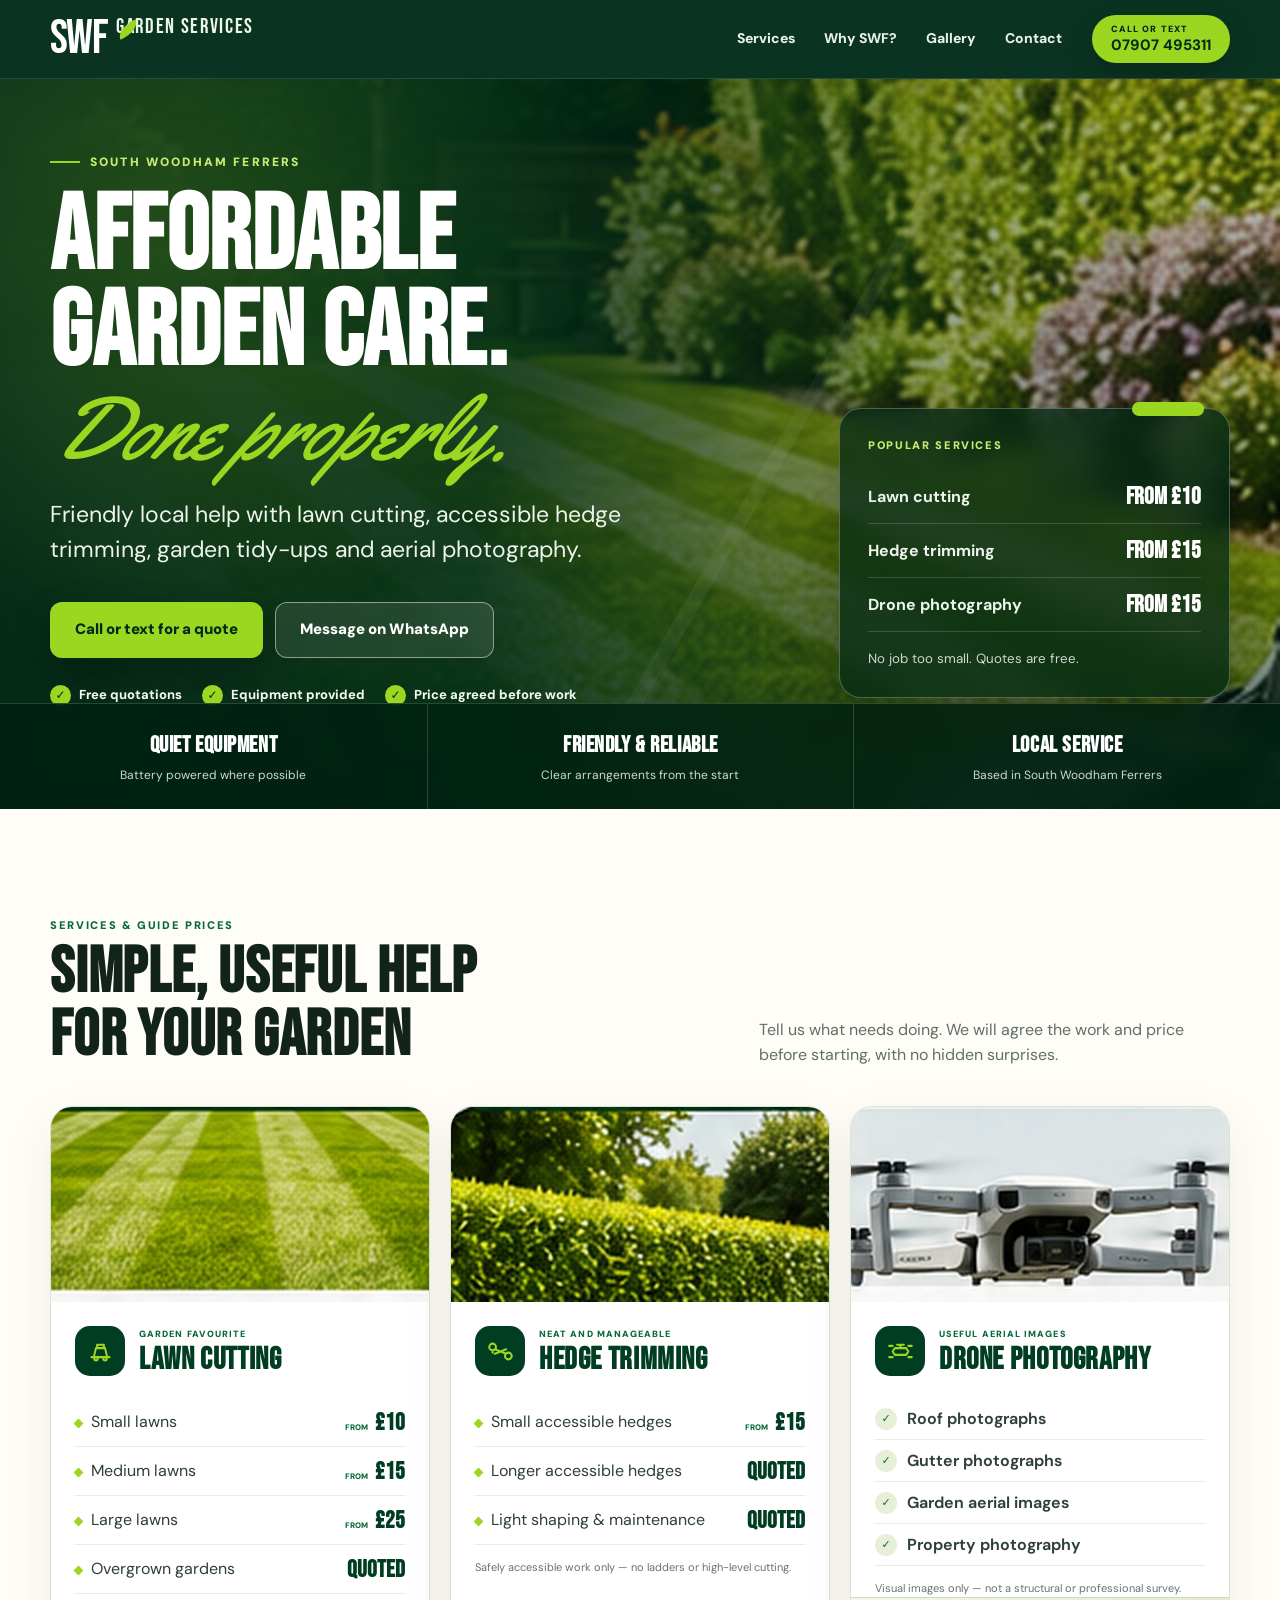
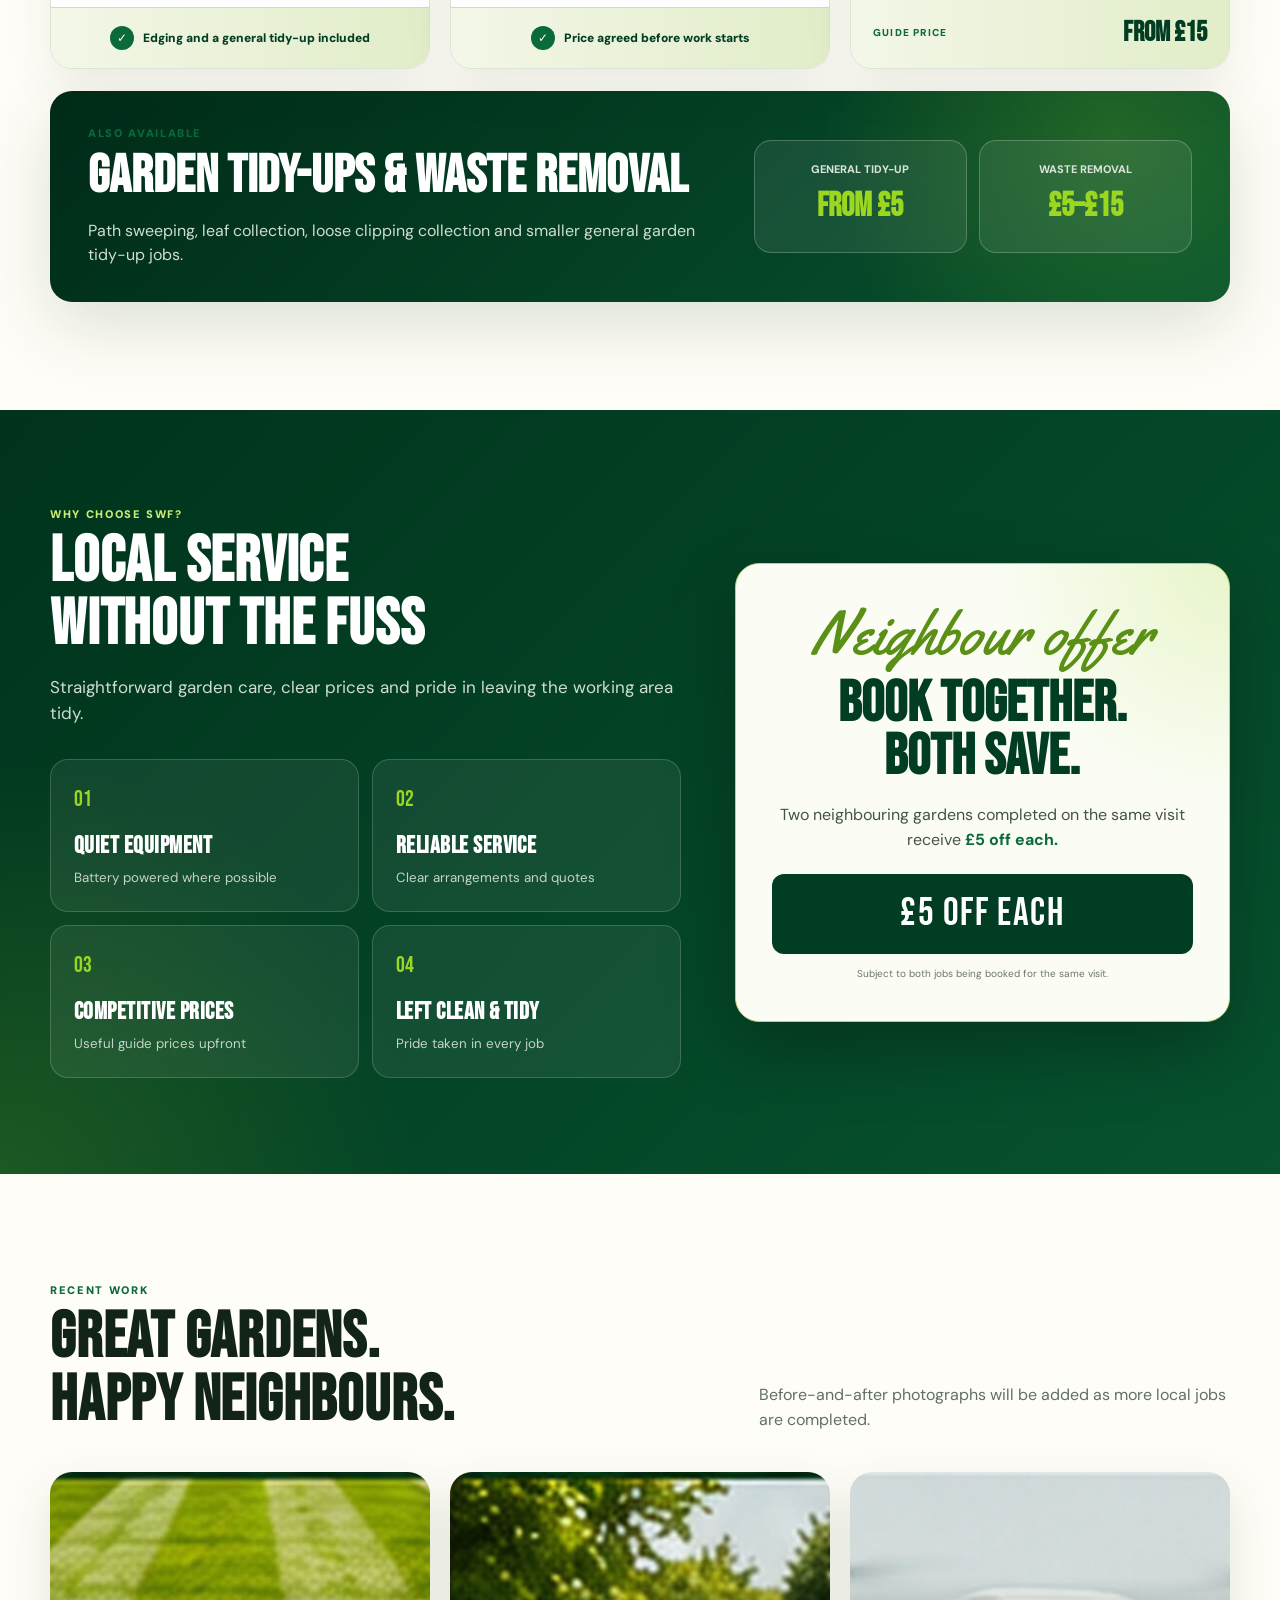
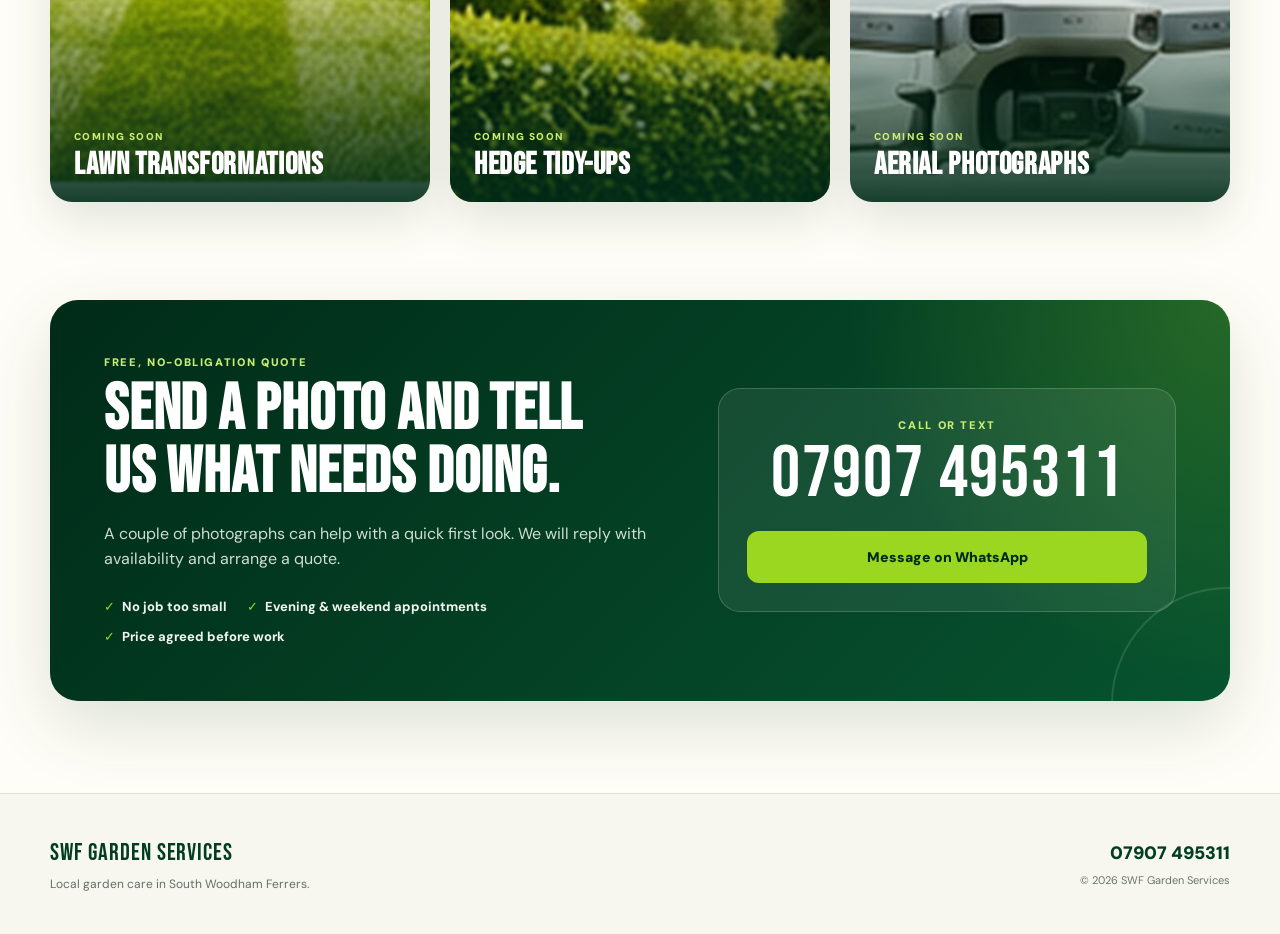
==== commit 3a3b4f5e: "Polish Website v2" ====
--- a/index.html
+++ b/index.html
@@ -18,7 +18,7 @@
     href="https://fonts.googleapis.com/css2?family=Bebas+Neue&family=DM+Sans:wght@400;500;600;700;800;900&family=Yellowtail&display=swap"
     rel="stylesheet"
   />
-  <link rel="stylesheet" href="/styles.css" />
+  <link rel="stylesheet" href="/styles.css?v=3" />
 </head>
 
 <body>
@@ -37,31 +37,30 @@
         <a href="#contact">Contact</a>
       </nav>
 
-      <a class="header-call" href="tel:+447907495311">Call or text</a>
+      <a class="header-call" href="tel:+447907495311">
+        <span>Call or text</span>
+        <strong>07907 495311</strong>
+      </a>
     </div>
   </header>
 
   <main id="top">
-    <section class="hero">
+    <section class="hero" aria-labelledby="hero-title">
       <div class="hero-inner">
         <div class="hero-copy">
-          <p class="location-kicker">South Woodham Ferrers</p>
-
-          <div class="hero-logo" aria-label="SWF Garden Services">
-            <span class="hero-logo-swf">SWF</span>
-            <span class="hero-logo-leaf" aria-hidden="true"></span>
-            <span class="hero-logo-name">Garden Services</span>
-          </div>
-
-          <div class="hero-divider" aria-hidden="true"></div>
-
-          <h1>
-            <span>Affordable, Reliable</span>
-            <em>Garden Care</em>
+          <p class="location-kicker">
+            <span aria-hidden="true"></span>
+            South Woodham Ferrers
+          </p>
+
+          <h1 id="hero-title">
+            <span>Affordable garden care.</span>
+            <em>Done properly.</em>
           </h1>
 
           <p class="hero-intro">
-            Keeping local gardens looking their best all year round.
+            Friendly local help with lawn cutting, accessible hedge trimming,
+            garden tidy-ups and aerial photography.
           </p>
 
           <div class="hero-actions">
@@ -69,190 +68,182 @@
               Call or text for a quote
             </a>
             <a
-              class="button button-secondary"
+              class="button button-whatsapp"
               href="https://wa.me/447907495311?text=Hello%20SWF%20Garden%20Services%2C%20please%20could%20I%20have%20a%20quote%3F"
               target="_blank"
               rel="noreferrer"
             >
-              WhatsApp
+              Message on WhatsApp
             </a>
           </div>
-        </div>
-
-        <div class="hero-photo-wrap">
-          <img
-            class="hero-photo"
-            src="/images/hero-garden.webp"
-            alt="A freshly striped lawn with a battery-powered Ryobi lawn mower"
-            width="900"
-            height="1288"
-          />
-          <div class="ribbon" aria-label="Friendly local service">
-            <span class="ribbon-leaves" aria-hidden="true">❧</span>
-            <strong>Friendly</strong>
-            <strong class="lime">Local</strong>
-            <strong>Service</strong>
-          </div>
-        </div>
-      </div>
-    </section>
-
-    <section class="benefit-strip" aria-label="Service benefits">
-      <article>
-        <span class="benefit-icon" aria-hidden="true">⚡</span>
-        <div>
-          <strong>Battery powered</strong>
-          <small>Quiet and eco-friendly</small>
-        </div>
-      </article>
-      <article>
-        <span class="benefit-icon" aria-hidden="true">🛠</span>
-        <div>
-          <strong>Equipment provided</strong>
-          <small>No hassle for you</small>
-        </div>
-      </article>
-      <article>
-        <span class="benefit-icon" aria-hidden="true">♻</span>
-        <div>
-          <strong>Waste handled</strong>
-          <small>Working areas left tidy</small>
-        </div>
-      </article>
-      <article>
-        <span class="benefit-icon" aria-hidden="true">☺</span>
+
+          <ul class="hero-points" aria-label="Key benefits">
+            <li>Free quotations</li>
+            <li>Equipment provided</li>
+            <li>Price agreed before work</li>
+          </ul>
+        </div>
+
+        <aside class="hero-price-card" aria-label="Guide prices">
+          <p>Popular services</p>
+          <div>
+            <span>Lawn cutting</span>
+            <strong>from £10</strong>
+          </div>
+          <div>
+            <span>Hedge trimming</span>
+            <strong>from £15</strong>
+          </div>
+          <div>
+            <span>Drone photography</span>
+            <strong>from £15</strong>
+          </div>
+          <small>No job too small. Quotes are free.</small>
+        </aside>
+      </div>
+
+      <div class="hero-bottom">
+        <div>
+          <strong>Quiet equipment</strong>
+          <span>Battery powered where possible</span>
+        </div>
         <div>
           <strong>Friendly &amp; reliable</strong>
-          <small>Clear arrangements</small>
-        </div>
-      </article>
+          <span>Clear arrangements from the start</span>
+        </div>
+        <div>
+          <strong>Local service</strong>
+          <span>Based in South Woodham Ferrers</span>
+        </div>
+      </div>
     </section>
 
     <section class="services-section" id="services">
-      <div class="section-title">
-        <span aria-hidden="true"></span>
-        <div>
-          <p>Services &amp; guide prices</p>
-          <h2>What can we help with?</h2>
-        </div>
-        <span aria-hidden="true"></span>
+      <div class="section-heading">
+        <div>
+          <p class="eyebrow">Services &amp; guide prices</p>
+          <h2>Simple, useful help for your garden</h2>
+        </div>
+        <p>
+          Tell us what needs doing. We will agree the work and price before
+          starting, with no hidden surprises.
+        </p>
       </div>
 
       <div class="service-grid">
         <article class="service-card">
-          <header class="service-card-header">
-            <span class="service-round-icon" aria-hidden="true">♒</span>
-            <h3>Lawn cutting</h3>
-          </header>
           <img
             src="/images/lawn-cutting.webp"
             alt="Freshly cut striped lawn"
             width="1200"
             height="340"
           />
-          <div class="service-body">
-            <div class="service-price-row">
-              <span>Small lawns</span>
-              <strong><small>from</small> £10</strong>
+          <div class="service-card-copy">
+            <header>
+              <span class="service-icon" aria-hidden="true">
+                <svg viewBox="0 0 24 24" role="img">
+                  <path d="M4 17h16M6 17l2-8h8l2 8M9 9V6h6v3M8 20a1.5 1.5 0 1 0 0-3 1.5 1.5 0 0 0 0 3Zm8 0a1.5 1.5 0 1 0 0-3 1.5 1.5 0 0 0 0 3Z" />
+                </svg>
+              </span>
+              <div>
+                <p>Garden favourite</p>
+                <h3>Lawn cutting</h3>
+              </div>
+            </header>
+
+            <div class="price-list">
+              <div><span>Small lawns</span><strong><small>from</small> £10</strong></div>
+              <div><span>Medium lawns</span><strong><small>from</small> £15</strong></div>
+              <div><span>Large lawns</span><strong><small>from</small> £25</strong></div>
+              <div><span>Overgrown gardens</span><strong>Quoted</strong></div>
             </div>
-            <div class="service-price-row">
-              <span>Medium lawns</span>
-              <strong><small>from</small> £15</strong>
-            </div>
-            <div class="service-price-row">
-              <span>Large lawns</span>
-              <strong><small>from</small> £25</strong>
-            </div>
-            <div class="service-price-row">
-              <span>Overgrown gardens</span>
-              <strong>Quoted</strong>
-            </div>
-          </div>
-          <footer class="service-card-footer">
-            <span aria-hidden="true">✓</span>
-            Includes edging and a general tidy-up
-          </footer>
+
+            <footer><span>✓</span> Edging and a general tidy-up included</footer>
+          </div>
         </article>
 
         <article class="service-card">
-          <header class="service-card-header">
-            <span class="service-round-icon" aria-hidden="true">✂</span>
-            <h3>Hedge trimming</h3>
-          </header>
           <img
             src="/images/hedge-cutting.webp"
             alt="A neatly trimmed garden hedge"
             width="1200"
             height="356"
           />
-          <div class="service-body">
-            <div class="service-price-row">
-              <span>Small accessible hedges</span>
-              <strong><small>from</small> £15</strong>
+          <div class="service-card-copy">
+            <header>
+              <span class="service-icon" aria-hidden="true">
+                <svg viewBox="0 0 24 24" role="img">
+                  <path d="M8 8a3 3 0 1 1-6 0 3 3 0 0 1 6 0Zm14 8a3 3 0 1 1-6 0 3 3 0 0 1 6 0ZM7 10l10 4M7 14l10-4M5 11v2" />
+                </svg>
+              </span>
+              <div>
+                <p>Neat and manageable</p>
+                <h3>Hedge trimming</h3>
+              </div>
+            </header>
+
+            <div class="price-list">
+              <div><span>Small accessible hedges</span><strong><small>from</small> £15</strong></div>
+              <div><span>Longer accessible hedges</span><strong>Quoted</strong></div>
+              <div><span>Light shaping &amp; maintenance</span><strong>Quoted</strong></div>
             </div>
-            <div class="service-price-row">
-              <span>Longer accessible hedges</span>
-              <strong>Quoted</strong>
-            </div>
-            <div class="service-price-row">
-              <span>Light shaping &amp; maintenance</span>
-              <strong>Quoted</strong>
-            </div>
-            <p class="service-small-print">
+
+            <p class="small-print">
               Safely accessible work only — no ladders or high-level cutting.
             </p>
-          </div>
-          <footer class="service-card-footer">
-            <span aria-hidden="true">✓</span>
-            Price agreed before work starts
-          </footer>
+
+            <footer><span>✓</span> Price agreed before work starts</footer>
+          </div>
         </article>
 
         <article class="service-card">
-          <header class="service-card-header">
-            <span class="service-round-icon" aria-hidden="true">✣</span>
-            <h3>Drone photography</h3>
-          </header>
           <img
             src="/images/drone-photography.webp"
             alt="DJI Mini 2 drone in flight"
             width="1200"
             height="368"
           />
-          <div class="service-body">
-            <div class="service-list-row"><span aria-hidden="true">⌂</span> Roof photographs</div>
-            <div class="service-list-row"><span aria-hidden="true">▰</span> Gutter photographs</div>
-            <div class="service-list-row"><span aria-hidden="true">♣</span> Garden aerial images</div>
-            <div class="service-list-row"><span aria-hidden="true">●</span> Property photography</div>
-            <p class="service-small-print">
+          <div class="service-card-copy">
+            <header>
+              <span class="service-icon" aria-hidden="true">
+                <svg viewBox="0 0 24 24" role="img">
+                  <path d="M7 9h10l2 3-2 3H7l-2-3 2-3Zm5 0V6M9 6h6M5 7H2M22 7h-3M5 17H2M22 17h-3" />
+                </svg>
+              </span>
+              <div>
+                <p>Useful aerial images</p>
+                <h3>Drone photography</h3>
+              </div>
+            </header>
+
+            <ul class="feature-list">
+              <li>Roof photographs</li>
+              <li>Gutter photographs</li>
+              <li>Garden aerial images</li>
+              <li>Property photography</li>
+            </ul>
+
+            <p class="small-print">
               Visual images only — not a structural or professional survey.
             </p>
-          </div>
-          <footer class="service-card-footer price-footer">
-            <span>From</span>
-            <strong>£15</strong>
-          </footer>
+
+            <footer class="price-footer"><span>Guide price</span><strong>from £15</strong></footer>
+          </div>
         </article>
       </div>
 
       <div class="extra-service">
-        <img
-          src="/images/garden-tidy.webp"
-          alt="A neat lawn and garden border"
-          width="900"
-          height="1012"
-        />
         <div class="extra-service-copy">
-          <p class="small-kicker">Also available</p>
+          <p class="eyebrow">Also available</p>
           <h3>Garden tidy-ups &amp; waste removal</h3>
           <p>
             Path sweeping, leaf collection, loose clipping collection and
             smaller general garden tidy-up jobs.
           </p>
-          <div class="extra-prices">
-            <span>General tidy-up <strong>from £5</strong></span>
-            <span>Waste removal <strong>£5–£15</strong></span>
-          </div>
+        </div>
+        <div class="extra-prices">
+          <div><span>General tidy-up</span><strong>from £5</strong></div>
+          <div><span>Waste removal</span><strong>£5–£15</strong></div>
         </div>
       </div>
     </section>
@@ -260,33 +251,31 @@
     <section class="why-section" id="why-us">
       <div class="why-inner">
         <div class="why-copy">
-          <div class="section-title light-title">
-            <span aria-hidden="true"></span>
-            <div>
-              <p>Why choose SWF?</p>
-              <h2>Local service you can rely on</h2>
-            </div>
-            <span aria-hidden="true"></span>
-          </div>
+          <p class="eyebrow light">Why choose SWF?</p>
+          <h2>Local service without the fuss</h2>
+          <p class="why-intro">
+            Straightforward garden care, clear prices and pride in leaving the
+            working area tidy.
+          </p>
 
           <div class="why-grid">
             <article>
-              <span aria-hidden="true">🔇</span>
+              <span>01</span>
               <strong>Quiet equipment</strong>
-              <small>Less noise and disruption</small>
+              <small>Battery powered where possible</small>
             </article>
             <article>
-              <span aria-hidden="true">✓</span>
-              <strong>Reliable</strong>
-              <small>We turn up when agreed</small>
+              <span>02</span>
+              <strong>Reliable service</strong>
+              <small>Clear arrangements and quotes</small>
             </article>
             <article>
-              <span aria-hidden="true">£</span>
+              <span>03</span>
               <strong>Competitive prices</strong>
-              <small>Clear prices and free quotes</small>
+              <small>Useful guide prices upfront</small>
             </article>
             <article>
-              <span aria-hidden="true">❧</span>
+              <span>04</span>
               <strong>Left clean &amp; tidy</strong>
               <small>Pride taken in every job</small>
             </article>
@@ -294,87 +283,95 @@
         </div>
 
         <aside class="neighbour-card">
-          <p class="script-heading">Neighbour Offer</p>
-          <div class="house-row" aria-hidden="true">
-            <span>🏠</span><span class="fence">╫╫╫</span><span>🏡</span>
-          </div>
-          <p>Book with your neighbour and you will <strong>both</strong> receive</p>
-          <div class="neighbour-discount">£5 OFF</div>
+          <p class="neighbour-script">Neighbour offer</p>
+          <h3>Book together.<br />Both save.</h3>
+          <p>
+            Two neighbouring gardens completed on the same visit receive
+            <strong>£5 off each.</strong>
+          </p>
+          <div class="neighbour-discount">£5 OFF EACH</div>
+          <small>Subject to both jobs being booked for the same visit.</small>
         </aside>
       </div>
     </section>
 
     <section class="gallery-section" id="gallery">
-      <div class="section-title">
-        <span aria-hidden="true"></span>
-        <div>
-          <p>Recent work</p>
-          <h2>Great gardens, happy neighbours</h2>
-        </div>
-        <span aria-hidden="true"></span>
+      <div class="section-heading">
+        <div>
+          <p class="eyebrow">Recent work</p>
+          <h2>Great gardens. Happy neighbours.</h2>
+        </div>
+        <p>
+          Before-and-after photographs will be added as more local jobs are
+          completed.
+        </p>
       </div>
 
       <div class="gallery-grid">
-        <article class="gallery-placeholder lawn-placeholder">
-          <span aria-hidden="true">🌱</span>
-          <strong>Lawn transformations</strong>
-          <small>Before-and-after photos coming soon</small>
-        </article>
-        <article class="gallery-placeholder hedge-placeholder">
-          <span aria-hidden="true">✂</span>
-          <strong>Hedge tidy-ups</strong>
-          <small>New local jobs will appear here</small>
-        </article>
-        <article class="gallery-placeholder drone-placeholder">
-          <span aria-hidden="true">✣</span>
-          <strong>Aerial photographs</strong>
-          <small>Drone images coming soon</small>
-        </article>
-      </div>
-    </section>
-
-    <section class="contact-band" id="contact">
-      <div class="contact-inner">
-        <div class="quote-seal">
-          <span>Free</span>
-          <strong>No-obligation</strong>
-          <span>Quotes</span>
-        </div>
-
-        <div class="contact-main">
-          <p class="contact-script">Call or Text</p>
-          <a href="tel:+447907495311">07907 495311</a>
-        </div>
-
-        <ul class="contact-points">
-          <li>No job too small</li>
-          <li>Evening &amp; weekend appointments</li>
-          <li>Free quotations</li>
-          <li>Price agreed before work</li>
-        </ul>
-      </div>
-    </section>
-
-    <section class="whatsapp-strip">
-      <p>Send a photo of the garden for a quick first look.</p>
-      <a
-        href="https://wa.me/447907495311?text=Hello%20SWF%20Garden%20Services%2C%20please%20could%20I%20have%20a%20quote%3F"
-        target="_blank"
-        rel="noreferrer"
-      >
-        Message on WhatsApp
-      </a>
+        <article class="gallery-card lawn-gallery">
+          <div>
+            <span>Coming soon</span>
+            <strong>Lawn transformations</strong>
+          </div>
+        </article>
+        <article class="gallery-card hedge-gallery">
+          <div>
+            <span>Coming soon</span>
+            <strong>Hedge tidy-ups</strong>
+          </div>
+        </article>
+        <article class="gallery-card drone-gallery">
+          <div>
+            <span>Coming soon</span>
+            <strong>Aerial photographs</strong>
+          </div>
+        </article>
+      </div>
+    </section>
+
+    <section class="contact-section" id="contact">
+      <div class="contact-card">
+        <div class="contact-copy">
+          <p class="eyebrow light">Free, no-obligation quote</p>
+          <h2>Send a photo and tell us what needs doing.</h2>
+          <p>
+            A couple of photographs can help with a quick first look. We will
+            reply with availability and arrange a quote.
+          </p>
+
+          <ul>
+            <li>No job too small</li>
+            <li>Evening &amp; weekend appointments</li>
+            <li>Price agreed before work</li>
+          </ul>
+        </div>
+
+        <div class="contact-actions">
+          <span>Call or text</span>
+          <a class="contact-number" href="tel:+447907495311">07907 495311</a>
+          <a
+            class="contact-whatsapp"
+            href="https://wa.me/447907495311?text=Hello%20SWF%20Garden%20Services%2C%20please%20could%20I%20have%20a%20quote%3F"
+            target="_blank"
+            rel="noreferrer"
+          >
+            Message on WhatsApp
+          </a>
+        </div>
+      </div>
     </section>
   </main>
 
   <footer class="site-footer">
-    <div>
-      <a class="footer-brand" href="#top">SWF Garden Services</a>
-      <p>Local garden care in South Woodham Ferrers.</p>
-    </div>
-    <div class="footer-right">
-      <a href="tel:+447907495311">07907 495311</a>
-      <span>© <span id="year">2026</span> SWF Garden Services</span>
+    <div class="footer-inner">
+      <div>
+        <a class="footer-brand" href="#top">SWF Garden Services</a>
+        <p>Local garden care in South Woodham Ferrers.</p>
+      </div>
+      <div class="footer-right">
+        <a href="tel:+447907495311">07907 495311</a>
+        <span>© <span id="year">2026</span> SWF Garden Services</span>
+      </div>
     </div>
   </footer>
 
--- a/styles.css
+++ b/styles.css
@@ -1,16 +1,17 @@
 :root {
-  --forest: #003d22;
-  --forest-2: #07552f;
-  --forest-3: #0c6c39;
-  --lime: #8bc916;
-  --lime-2: #b9e655;
-  --paper: #fffef9;
-  --cream: #f4f6e9;
-  --cream-2: #e8efd7;
-  --ink: #10251a;
-  --muted: #5d695f;
-  --line: #b9c99f;
-  --shadow: 0 25px 70px rgba(0, 61, 34, .17);
+  --forest-950: #002b18;
+  --forest-900: #003d22;
+  --forest-800: #07532f;
+  --forest-700: #0b6a3a;
+  --lime: #9bd720;
+  --lime-soft: #c7ec74;
+  --paper: #fffdf7;
+  --cream: #f4f5e9;
+  --cream-2: #e8efd8;
+  --ink: #12241a;
+  --muted: #607067;
+  --line: #dbe4d4;
+  --shadow: 0 24px 70px rgba(0, 55, 30, 0.14);
 }
 
 * {
@@ -26,19 +27,21 @@
   margin: 0;
   min-width: 320px;
   color: var(--ink);
-  background:
-    radial-gradient(circle at 10% 14%, rgba(139, 201, 22, .07), transparent 26rem),
-    linear-gradient(#fffef9, #fbfcf3);
+  background: var(--paper);
   font-family: "DM Sans", ui-sans-serif, system-ui, -apple-system, BlinkMacSystemFont, "Segoe UI", sans-serif;
-  line-height: 1.5;
+  line-height: 1.55;
 }
 
 a {
   color: inherit;
 }
 
+img,
+svg {
+  display: block;
+}
+
 img {
-  display: block;
   max-width: 100%;
 }
 
@@ -52,14 +55,14 @@
   top: 0;
   z-index: 50;
   padding-top: env(safe-area-inset-top);
-  border-bottom: 1px solid rgba(0, 61, 34, .12);
-  background: rgba(255, 254, 249, .94);
-  backdrop-filter: blur(15px);
+  border-bottom: 1px solid rgba(255, 255, 255, 0.12);
+  background: rgba(0, 43, 24, 0.96);
+  backdrop-filter: blur(16px);
 }
 
 .header-inner {
   width: min(1180px, calc(100% - 34px));
-  min-height: 82px;
+  min-height: 78px;
   margin: 0 auto;
   display: flex;
   align-items: center;
@@ -68,29 +71,30 @@
 
 .brand {
   position: relative;
-  min-width: 230px;
+  min-width: 226px;
   display: grid;
   grid-template-columns: auto 1fr;
   grid-template-rows: auto auto;
-  column-gap: 8px;
-  line-height: .88;
+  column-gap: 9px;
+  color: white;
+  line-height: 0.88;
   text-decoration: none;
-  color: var(--forest);
 }
 
 .brand-swf {
   grid-row: 1 / 3;
   font-family: "Bebas Neue", Impact, sans-serif;
   font-size: 48px;
-  letter-spacing: -.035em;
+  letter-spacing: -0.035em;
 }
 
 .brand-name {
   align-self: end;
   padding-bottom: 4px;
+  color: #eef6e9;
   font-family: "Bebas Neue", "Arial Narrow", sans-serif;
   font-size: 21px;
-  letter-spacing: .08em;
+  letter-spacing: 0.08em;
   text-transform: uppercase;
 }
 
@@ -109,169 +113,165 @@
   margin-left: auto;
   display: flex;
   align-items: center;
-  gap: 28px;
+  gap: 29px;
 }
 
 .desktop-nav a {
-  text-decoration: none;
-  color: #394b40;
+  position: relative;
+  color: #eaf3e8;
   font-size: 14px;
   font-weight: 800;
-}
-
-.desktop-nav a:hover {
-  color: var(--forest-3);
+  text-decoration: none;
+}
+
+.desktop-nav a::after {
+  content: "";
+  position: absolute;
+  right: 0;
+  bottom: -8px;
+  left: 0;
+  height: 2px;
+  background: var(--lime);
+  transform: scaleX(0);
+  transition: transform 0.16s ease;
+}
+
+.desktop-nav a:hover::after {
+  transform: scaleX(1);
 }
 
 .header-call {
-  min-height: 46px;
-  display: inline-flex;
-  align-items: center;
-  padding: 0 20px;
+  min-height: 48px;
+  display: grid;
+  align-content: center;
+  padding: 0 19px;
   border-radius: 999px;
-  background: var(--forest);
-  color: white;
+  background: var(--lime);
+  color: var(--forest-950);
   text-decoration: none;
-  font-size: 14px;
+  box-shadow: 0 12px 30px rgba(0, 0, 0, 0.2);
+}
+
+.header-call span,
+.header-call strong {
+  display: block;
+  line-height: 1.08;
+}
+
+.header-call span {
+  font-size: 9px;
   font-weight: 900;
-  box-shadow: 0 10px 22px rgba(0, 61, 34, .18);
+  letter-spacing: 0.12em;
+  text-transform: uppercase;
+}
+
+.header-call strong {
+  margin-top: 2px;
+  font-size: 15px;
 }
 
 .hero {
   position: relative;
+  min-height: 730px;
   overflow: hidden;
-  border-bottom: 1px solid rgba(0, 61, 34, .12);
+  color: white;
   background:
-    linear-gradient(90deg, rgba(255,254,249,.99) 0 44%, rgba(255,254,249,.85) 58%, rgba(255,254,249,.08) 76%),
-    linear-gradient(135deg, #fffef9, #edf3df);
+    linear-gradient(90deg, rgba(0, 38, 21, 0.97) 0%, rgba(0, 44, 24, 0.9) 37%, rgba(0, 42, 23, 0.45) 67%, rgba(0, 35, 20, 0.28) 100%),
+    linear-gradient(0deg, rgba(0, 43, 24, 0.55), transparent 38%),
+    url("/images/garden-tidy.webp") center 54% / cover no-repeat;
 }
 
 .hero::before {
   content: "";
   position: absolute;
-  width: 460px;
-  height: 460px;
-  left: -280px;
-  bottom: -330px;
-  border-radius: 50%;
-  background: rgba(139, 201, 22, .15);
+  inset: 0;
+  background:
+    radial-gradient(circle at 13% 20%, rgba(155, 215, 32, 0.2), transparent 26rem),
+    linear-gradient(120deg, transparent 0 58%, rgba(255, 255, 255, 0.05) 58% 59%, transparent 59% 100%);
+  pointer-events: none;
 }
 
 .hero-inner {
   position: relative;
-  width: min(1240px, 100%);
-  min-height: 680px;
+  z-index: 2;
+  width: min(1180px, calc(100% - 34px));
+  min-height: 625px;
   margin: 0 auto;
-  display: grid;
-  grid-template-columns: minmax(0, 1.02fr) minmax(470px, .98fr);
+  padding: 74px 0 96px;
+  display: grid;
+  grid-template-columns: minmax(0, 1fr) minmax(330px, 0.54fr);
+  gap: 65px;
+  align-items: center;
 }
 
 .hero-copy {
-  position: relative;
-  z-index: 4;
-  padding: 65px 36px 64px max(34px, calc((100vw - 1180px) / 2));
-  align-self: center;
+  max-width: 720px;
 }
 
 .location-kicker {
-  margin: 0 0 16px;
-  color: var(--forest-3);
+  width: max-content;
+  margin: 0 0 18px;
+  display: flex;
+  align-items: center;
+  gap: 10px;
+  color: var(--lime-soft);
   font-size: 12px;
   font-weight: 900;
-  letter-spacing: .18em;
-  text-transform: uppercase;
-}
-
-.hero-logo {
-  position: relative;
-  width: max-content;
-  display: grid;
-  grid-template-columns: auto;
-  line-height: .8;
-  color: var(--forest);
-}
-
-.hero-logo-swf {
-  font-family: "Bebas Neue", Impact, sans-serif;
-  font-size: clamp(100px, 12vw, 172px);
-  letter-spacing: -.055em;
-}
-
-.hero-logo-name {
-  margin-top: 14px;
-  font-family: "Bebas Neue", "Arial Narrow", sans-serif;
-  font-size: clamp(34px, 4.3vw, 60px);
-  letter-spacing: .055em;
-  text-transform: uppercase;
-}
-
-.hero-logo-leaf {
-  position: absolute;
-  width: clamp(72px, 7vw, 108px);
-  height: clamp(37px, 3.9vw, 59px);
-  right: 13%;
-  top: 50%;
-  border-radius: 100% 0 100% 0;
-  background: linear-gradient(135deg, var(--lime), #3d8300);
-  transform: rotate(-18deg);
-  box-shadow: inset -10px -5px 18px rgba(0, 61, 34, .2);
-}
-
-.hero-logo-leaf::after {
-  content: "";
-  position: absolute;
-  width: 75%;
-  height: 3px;
-  left: 12%;
-  top: 50%;
-  border-radius: 99px;
-  background: rgba(255,255,255,.85);
-  transform: rotate(-22deg);
-}
-
-.hero-divider {
-  width: min(445px, 100%);
+  letter-spacing: 0.18em;
+  text-transform: uppercase;
+}
+
+.location-kicker span {
+  width: 30px;
   height: 2px;
-  margin: 24px 0 22px;
-  background: linear-gradient(90deg, var(--lime), var(--forest-3), transparent);
+  background: var(--lime);
+}
+
+h1,
+h2,
+h3,
+p {
+  overflow-wrap: break-word;
 }
 
 h1 {
   margin: 0;
-  line-height: .92;
+  line-height: 0.92;
 }
 
 h1 span {
   display: block;
-  color: var(--forest);
-  font-family: "Bebas Neue", "Arial Narrow", sans-serif;
-  font-size: clamp(46px, 5vw, 72px);
-  letter-spacing: .01em;
-  text-transform: uppercase;
+  max-width: 760px;
+  font-family: "Bebas Neue", "Arial Narrow", sans-serif;
+  font-size: clamp(66px, 8.2vw, 108px);
+  letter-spacing: 0.005em;
+  text-transform: uppercase;
+  text-wrap: balance;
 }
 
 h1 em {
   display: block;
-  margin-top: 4px;
-  color: #3d7d09;
+  margin-top: 7px;
+  color: var(--lime);
   font-family: "Yellowtail", "Brush Script MT", cursive;
-  font-size: clamp(58px, 6vw, 86px);
+  font-size: clamp(63px, 7vw, 94px);
   font-weight: 400;
+  line-height: 0.88;
 }
 
 .hero-intro {
-  max-width: 570px;
-  margin: 21px 0 0;
-  color: #253d2f;
-  font-size: clamp(18px, 2vw, 24px);
-  font-weight: 500;
+  max-width: 660px;
+  margin: 28px 0 0;
+  color: #edf4ed;
+  font-size: clamp(18px, 2vw, 23px);
+  line-height: 1.55;
 }
 
 .hero-actions {
   display: flex;
   flex-wrap: wrap;
   gap: 12px;
-  margin-top: 30px;
+  margin-top: 34px;
 }
 
 .button {
@@ -279,13 +279,13 @@
   display: inline-flex;
   align-items: center;
   justify-content: center;
-  padding: 0 23px;
+  padding: 0 24px;
   border: 1px solid transparent;
   border-radius: 12px;
   text-decoration: none;
   font-size: 15px;
   font-weight: 900;
-  transition: transform .15s ease, box-shadow .15s ease;
+  transition: transform 0.15s ease, box-shadow 0.15s ease, background 0.15s ease;
 }
 
 .button:hover {
@@ -293,192 +293,208 @@
 }
 
 .button-primary {
-  background: var(--forest);
+  background: var(--lime);
+  color: var(--forest-950);
+  box-shadow: 0 18px 36px rgba(0, 0, 0, 0.25);
+}
+
+.button-whatsapp {
+  border-color: rgba(255, 255, 255, 0.48);
+  background: rgba(255, 255, 255, 0.1);
   color: white;
-  box-shadow: 0 17px 34px rgba(0, 61, 34, .23);
-}
-
-.button-secondary {
-  border-color: #9dbb7e;
-  background: rgba(255,255,255,.85);
-  color: var(--forest);
-}
-
-.hero-photo-wrap {
+  backdrop-filter: blur(7px);
+}
+
+.button-whatsapp:hover {
+  background: rgba(255, 255, 255, 0.16);
+}
+
+.hero-points {
+  margin: 27px 0 0;
+  padding: 0;
+  display: flex;
+  flex-wrap: wrap;
+  gap: 10px 20px;
+  list-style: none;
+  color: #f4f8f2;
+  font-size: 13px;
+  font-weight: 800;
+}
+
+.hero-points li::before {
+  content: "✓";
+  width: 21px;
+  height: 21px;
+  margin-right: 8px;
+  display: inline-grid;
+  place-items: center;
+  border-radius: 50%;
+  background: var(--lime);
+  color: var(--forest-950);
+  font-size: 12px;
+}
+
+.hero-price-card {
   position: relative;
-  min-width: 0;
-  min-height: 680px;
-  overflow: hidden;
-  background: #5f9c27;
-}
-
-.hero-photo {
-  width: 100%;
-  height: 100%;
-  object-fit: cover;
-  object-position: center;
-}
-
-.hero-photo-wrap::after {
+  align-self: end;
+  margin-bottom: 8px;
+  padding: 28px;
+  border: 1px solid rgba(255, 255, 255, 0.26);
+  border-radius: 22px;
+  background: rgba(0, 39, 21, 0.74);
+  box-shadow: 0 28px 70px rgba(0, 0, 0, 0.32);
+  backdrop-filter: blur(13px);
+}
+
+.hero-price-card::before {
   content: "";
   position: absolute;
-  inset: 0;
-  background:
-    linear-gradient(90deg, rgba(255,254,249,.33), transparent 18%),
-    linear-gradient(0deg, rgba(255,254,249,.16), transparent 25%);
-  pointer-events: none;
-}
-
-.ribbon {
+  top: -7px;
+  right: 25px;
+  width: 72px;
+  height: 14px;
+  border-radius: 999px;
+  background: var(--lime);
+}
+
+.hero-price-card > p {
+  margin: 0 0 16px;
+  color: var(--lime-soft);
+  font-size: 11px;
+  font-weight: 900;
+  letter-spacing: 0.15em;
+  text-transform: uppercase;
+}
+
+.hero-price-card > div {
+  min-height: 54px;
+  display: flex;
+  align-items: center;
+  justify-content: space-between;
+  gap: 16px;
+  border-bottom: 1px solid rgba(255, 255, 255, 0.16);
+}
+
+.hero-price-card > div span {
+  color: #edf5ee;
+  font-weight: 700;
+}
+
+.hero-price-card > div strong {
+  color: white;
+  font-family: "Bebas Neue", "Arial Narrow", sans-serif;
+  font-size: 24px;
+  white-space: nowrap;
+}
+
+.hero-price-card > small {
+  display: block;
+  margin-top: 17px;
+  color: #cbd9ce;
+  line-height: 1.45;
+}
+
+.hero-bottom {
   position: absolute;
-  z-index: 3;
-  top: 0;
-  right: 42px;
-  width: 155px;
-  padding: 22px 18px 36px;
-  display: grid;
+  z-index: 4;
+  right: 0;
+  bottom: 0;
+  left: 0;
+  min-height: 106px;
+  display: grid;
+  grid-template-columns: repeat(3, minmax(0, 1fr));
+  border-top: 1px solid rgba(255, 255, 255, 0.16);
+  background: rgba(0, 33, 18, 0.86);
+  backdrop-filter: blur(10px);
+}
+
+.hero-bottom > div {
+  min-width: 0;
+  padding: 24px 30px;
+  display: grid;
+  align-content: center;
   justify-items: center;
-  background: linear-gradient(180deg, #004326, #002d19);
+  text-align: center;
+}
+
+.hero-bottom > div + div {
+  border-left: 1px solid rgba(255, 255, 255, 0.16);
+}
+
+.hero-bottom strong,
+.hero-bottom span {
+  display: block;
+}
+
+.hero-bottom strong {
   color: white;
-  text-align: center;
-  text-transform: uppercase;
-  box-shadow: 0 16px 28px rgba(0,0,0,.24);
-  clip-path: polygon(0 0,100% 0,100% 83%,50% 100%,0 83%);
-}
-
-.ribbon::before {
-  content: "";
-  position: absolute;
-  inset: 5px;
-  border: 1px solid rgba(255,255,255,.65);
-  clip-path: polygon(0 0,100% 0,100% 82%,50% 98%,0 82%);
-}
-
-.ribbon-leaves {
-  color: var(--lime);
-  font-size: 31px;
-  line-height: 1;
-}
-
-.ribbon strong {
-  position: relative;
-  font-family: "Bebas Neue", "Arial Narrow", sans-serif;
-  font-size: 27px;
-  line-height: 1;
-  letter-spacing: .04em;
-}
-
-.ribbon .lime {
-  color: var(--lime);
-}
-
-.benefit-strip {
-  position: relative;
-  z-index: 4;
+  font-family: "Bebas Neue", "Arial Narrow", sans-serif;
+  font-size: 23px;
+  letter-spacing: 0.025em;
+  text-transform: uppercase;
+}
+
+.hero-bottom span {
+  margin-top: 2px;
+  color: #cddacf;
+  font-size: 12px;
+}
+
+.services-section,
+.gallery-section,
+.contact-section {
   width: min(1180px, calc(100% - 34px));
-  margin: -34px auto 0;
-  display: grid;
-  grid-template-columns: repeat(4, minmax(0, 1fr));
-  overflow: hidden;
-  border: 1px solid rgba(0, 61, 34, .18);
-  border-radius: 20px;
-  background: var(--paper);
-  box-shadow: var(--shadow);
-}
-
-.benefit-strip article {
-  min-width: 0;
-  min-height: 126px;
-  padding: 23px 21px;
-  display: flex;
-  align-items: center;
-  gap: 15px;
-}
-
-.benefit-strip article + article {
-  border-left: 1px solid var(--line);
-}
-
-.benefit-icon {
-  width: 56px;
-  height: 56px;
-  flex: 0 0 auto;
-  display: grid;
-  place-items: center;
-  border-radius: 50%;
-  background: var(--forest);
-  color: var(--lime);
-  font-size: 25px;
-  box-shadow: inset 0 0 0 3px rgba(255,255,255,.12);
-}
-
-.benefit-strip strong,
-.benefit-strip small {
-  display: block;
-}
-
-.benefit-strip strong {
-  color: var(--forest);
-  font-family: "Bebas Neue", "Arial Narrow", sans-serif;
-  font-size: 21px;
-  letter-spacing: .025em;
-  text-transform: uppercase;
-}
-
-.benefit-strip small {
-  margin-top: 2px;
-  color: var(--muted);
-  font-size: 12px;
+  margin: 0 auto;
 }
 
 .services-section,
 .gallery-section {
-  width: min(1180px, calc(100% - 34px));
-  margin: 0 auto;
-  padding: 105px 0;
-}
-
-.section-title {
-  display: grid;
-  grid-template-columns: minmax(40px, 1fr) auto minmax(40px, 1fr);
+  padding: 108px 0;
+}
+
+.section-heading {
+  display: grid;
+  grid-template-columns: minmax(0, 1fr) minmax(300px, 0.72fr);
+  gap: 54px;
+  align-items: end;
+  margin-bottom: 39px;
+}
+
+.eyebrow {
+  margin: 0 0 8px;
+  color: var(--forest-700);
+  font-size: 11px;
+  font-weight: 900;
+  letter-spacing: 0.15em;
+  text-transform: uppercase;
+}
+
+.eyebrow.light {
+  color: var(--lime-soft);
+}
+
+.section-heading h2,
+.why-copy h2,
+.contact-copy h2 {
+  margin: 0;
+  font-family: "Bebas Neue", "Arial Narrow", sans-serif;
+  font-size: clamp(44px, 5vw, 68px);
+  line-height: 0.98;
+  letter-spacing: 0.012em;
+  text-transform: uppercase;
+  text-wrap: balance;
+}
+
+.section-heading > p {
+  margin: 0;
+  color: var(--muted);
+  font-size: 16px;
+}
+
+.service-grid {
+  display: grid;
+  grid-template-columns: repeat(3, minmax(0, 1fr));
   gap: 20px;
-  align-items: center;
-  margin-bottom: 38px;
-  text-align: center;
-}
-
-.section-title > span {
-  height: 2px;
-  background: linear-gradient(90deg, transparent, var(--lime), var(--forest-3));
-}
-
-.section-title > span:last-child {
-  background: linear-gradient(90deg, var(--forest-3), var(--lime), transparent);
-}
-
-.section-title p {
-  margin: 0 0 2px;
-  color: var(--forest-3);
-  font-size: 12px;
-  font-weight: 900;
-  letter-spacing: .15em;
-  text-transform: uppercase;
-}
-
-.section-title h2 {
-  margin: 0;
-  color: var(--forest);
-  font-family: "Bebas Neue", "Arial Narrow", sans-serif;
-  font-size: clamp(38px, 5vw, 60px);
-  line-height: 1;
-  letter-spacing: .015em;
-  text-transform: uppercase;
-}
-
-.service-grid {
-  display: grid;
-  grid-template-columns: repeat(3, minmax(0, 1fr));
-  gap: 18px;
 }
 
 .service-card {
@@ -486,232 +502,269 @@
   overflow: hidden;
   display: flex;
   flex-direction: column;
-  border: 1px solid var(--forest-3);
-  border-radius: 18px;
+  border: 1px solid var(--line);
+  border-radius: 22px;
   background: white;
-  box-shadow: 0 18px 42px rgba(0,61,34,.09);
-}
-
-.service-card-header {
-  position: relative;
-  min-height: 69px;
-  padding: 0 18px 0 87px;
-  display: flex;
-  align-items: center;
-  background: linear-gradient(90deg, var(--forest), #075d31);
-  color: white;
-}
-
-.service-card-header h3 {
-  margin: 0;
-  font-family: "Bebas Neue", "Arial Narrow", sans-serif;
-  font-size: 29px;
-  letter-spacing: .025em;
-  text-transform: uppercase;
-}
-
-.service-round-icon {
-  position: absolute;
-  left: 12px;
-  top: 50%;
-  width: 64px;
-  height: 64px;
-  display: grid;
-  place-items: center;
-  border: 2px solid white;
-  border-radius: 50%;
-  background: var(--forest-2);
-  color: var(--lime-2);
-  font-size: 28px;
-  transform: translateY(-50%);
+  box-shadow: 0 18px 50px rgba(0, 55, 30, 0.08);
+  transition: transform 0.16s ease, box-shadow 0.16s ease;
+}
+
+.service-card:hover {
+  transform: translateY(-4px);
+  box-shadow: 0 24px 58px rgba(0, 55, 30, 0.13);
 }
 
 .service-card > img {
   width: 100%;
-  height: 145px;
+  height: 195px;
   object-fit: cover;
   background: var(--cream);
 }
 
-.service-body {
+.service-card-copy {
   flex: 1;
-  padding: 15px 22px 18px;
-}
-
-.service-price-row {
-  min-height: 48px;
+  display: flex;
+  flex-direction: column;
+  padding: 24px;
+}
+
+.service-card-copy header {
+  display: flex;
+  align-items: center;
+  gap: 14px;
+}
+
+.service-icon {
+  width: 50px;
+  height: 50px;
+  flex: 0 0 auto;
+  display: grid;
+  place-items: center;
+  border-radius: 15px;
+  background: var(--forest-900);
+  color: var(--lime);
+}
+
+.service-icon svg {
+  width: 27px;
+  height: 27px;
+  fill: none;
+  stroke: currentColor;
+  stroke-width: 1.8;
+  stroke-linecap: round;
+  stroke-linejoin: round;
+}
+
+.service-card-copy header p {
+  margin: 0 0 2px;
+  color: var(--forest-700);
+  font-size: 9px;
+  font-weight: 900;
+  letter-spacing: 0.12em;
+  text-transform: uppercase;
+}
+
+.service-card-copy h3 {
+  margin: 0;
+  color: var(--forest-900);
+  font-family: "Bebas Neue", "Arial Narrow", sans-serif;
+  font-size: 31px;
+  line-height: 1;
+  letter-spacing: 0.02em;
+  text-transform: uppercase;
+}
+
+.price-list,
+.feature-list {
+  margin: 22px 0 0;
+}
+
+.price-list > div {
+  min-height: 49px;
   display: flex;
   align-items: center;
   justify-content: space-between;
   gap: 15px;
-  border-bottom: 1px solid #e7eddb;
-  color: #253b2e;
-}
-
-.service-price-row span::before {
-  content: "◆";
+  border-bottom: 1px solid #e7ece2;
+  color: #2e4036;
+}
+
+.price-list > div > span::before {
+  content: "";
+  width: 7px;
+  height: 7px;
   margin-right: 9px;
-  color: var(--lime);
+  display: inline-block;
+  background: var(--lime);
+  transform: rotate(45deg);
+}
+
+.price-list strong {
+  color: var(--forest-900);
+  font-family: "Bebas Neue", "Arial Narrow", sans-serif;
+  font-size: 24px;
+  white-space: nowrap;
+}
+
+.price-list small {
+  margin-right: 3px;
+  color: var(--forest-700);
+  font-family: "DM Sans", sans-serif;
+  font-size: 8px;
+  font-weight: 900;
+  text-transform: uppercase;
+}
+
+.feature-list {
+  padding: 0;
+  list-style: none;
+}
+
+.feature-list li {
+  min-height: 42px;
+  display: flex;
+  align-items: center;
+  border-bottom: 1px solid #e7ece2;
+  color: #2f4137;
+  font-weight: 650;
+}
+
+.feature-list li::before {
+  content: "✓";
+  width: 22px;
+  height: 22px;
+  margin-right: 10px;
+  display: grid;
+  place-items: center;
+  border-radius: 50%;
+  background: var(--cream-2);
+  color: var(--forest-700);
   font-size: 11px;
-}
-
-.service-price-row strong {
-  color: var(--forest);
-  font-family: "Bebas Neue", "Arial Narrow", sans-serif;
-  font-size: 25px;
-  white-space: nowrap;
-}
-
-.service-price-row small {
-  margin-right: 3px;
-  color: #568125;
-  font-family: "DM Sans", sans-serif;
-  font-size: 9px;
   font-weight: 900;
-  text-transform: uppercase;
-}
-
-.service-small-print {
+}
+
+.small-print {
   margin: 15px 0 0;
-  color: #687369;
+  color: #68736c;
   font-size: 11px;
   line-height: 1.45;
 }
 
-.service-list-row {
-  min-height: 43px;
-  display: flex;
-  align-items: center;
-  gap: 11px;
-  border-bottom: 1px solid #e7eddb;
-  color: #263b2e;
-  font-weight: 600;
-}
-
-.service-list-row span {
-  width: 25px;
-  color: var(--forest-3);
-  font-weight: 900;
-  text-align: center;
-}
-
-.service-card-footer {
-  min-height: 58px;
-  padding: 12px 19px;
+.service-card-copy footer {
+  margin: auto -24px -24px;
+  min-height: 61px;
+  padding: 13px 22px;
   display: flex;
   align-items: center;
   justify-content: center;
   gap: 9px;
-  border-top: 1px solid #cfddbd;
-  background: linear-gradient(90deg, #eff4df, #dce9bd);
-  color: var(--forest);
-  font-size: 13px;
-  font-weight: 800;
+  border-top: 1px solid #cfdbc6;
+  background: linear-gradient(90deg, #f3f7e8, #e1edc8);
+  color: var(--forest-900);
+  font-size: 12px;
+  font-weight: 850;
   text-align: center;
 }
 
-.service-card-footer > span:first-child {
-  width: 25px;
-  height: 25px;
+.service-card-copy footer > span:first-child {
+  width: 24px;
+  height: 24px;
   display: grid;
   place-items: center;
   border-radius: 50%;
-  background: var(--forest-3);
+  background: var(--forest-700);
   color: white;
 }
 
-.price-footer {
+.service-card-copy .price-footer {
   justify-content: space-between;
-  padding: 8px 24px;
-  text-transform: uppercase;
-}
-
-.price-footer span {
-  width: auto !important;
-  height: auto !important;
-  background: none !important;
-  color: #557926 !important;
+  text-transform: uppercase;
+}
+
+.service-card-copy .price-footer > span:first-child {
+  width: auto;
+  height: auto;
+  background: transparent;
+  color: var(--forest-700);
+  font-size: 10px;
+  letter-spacing: 0.12em;
+}
+
+.price-footer strong {
+  font-family: "Bebas Neue", "Arial Narrow", sans-serif;
+  font-size: 28px;
+}
+
+.extra-service {
+  margin-top: 22px;
+  padding: 34px 38px;
+  display: grid;
+  grid-template-columns: minmax(0, 1fr) minmax(330px, 0.7fr);
+  gap: 40px;
+  align-items: center;
+  border-radius: 22px;
+  background:
+    radial-gradient(circle at 90% 20%, rgba(155, 215, 32, 0.2), transparent 18rem),
+    linear-gradient(135deg, var(--forest-950), var(--forest-800));
+  color: white;
+  box-shadow: var(--shadow);
+}
+
+.extra-service-copy h3 {
+  margin: 0;
+  font-family: "Bebas Neue", "Arial Narrow", sans-serif;
+  font-size: clamp(38px, 4.2vw, 57px);
+  line-height: 1;
+  text-transform: uppercase;
+}
+
+.extra-service-copy > p:last-child {
+  max-width: 680px;
+  margin: 15px 0 0;
+  color: #cfddd2;
+}
+
+.extra-prices {
+  display: grid;
+  grid-template-columns: repeat(2, minmax(0, 1fr));
+  gap: 12px;
+}
+
+.extra-prices > div {
+  min-height: 108px;
+  padding: 20px;
+  display: grid;
+  align-content: center;
+  border: 1px solid rgba(255, 255, 255, 0.22);
+  border-radius: 17px;
+  background: rgba(255, 255, 255, 0.08);
+  text-align: center;
+}
+
+.extra-prices span,
+.extra-prices strong {
+  display: block;
+}
+
+.extra-prices span {
+  color: #d8e3da;
   font-size: 11px;
-  letter-spacing: .08em;
-}
-
-.price-footer strong {
-  font-family: "Bebas Neue", "Arial Narrow", sans-serif;
-  font-size: 35px;
-}
-
-.extra-service {
-  min-height: 270px;
-  margin-top: 20px;
-  display: grid;
-  grid-template-columns: minmax(260px, .76fr) minmax(0, 1.24fr);
-  overflow: hidden;
-  border: 1px solid var(--forest-3);
-  border-radius: 20px;
-  background: linear-gradient(135deg, white, var(--cream));
-  box-shadow: 0 16px 42px rgba(0,61,34,.07);
-}
-
-.extra-service > img {
-  width: 100%;
-  height: 100%;
-  object-fit: cover;
-}
-
-.extra-service-copy {
-  padding: 34px 40px;
-  align-self: center;
-}
-
-.small-kicker {
-  margin: 0 0 5px;
-  color: var(--forest-3);
-  font-size: 11px;
-  font-weight: 900;
-  letter-spacing: .14em;
-  text-transform: uppercase;
-}
-
-.extra-service h3 {
-  margin: 0;
-  color: var(--forest);
-  font-family: "Bebas Neue", "Arial Narrow", sans-serif;
-  font-size: clamp(35px, 4vw, 52px);
-  line-height: 1;
-  text-transform: uppercase;
-}
-
-.extra-service-copy > p:not(.small-kicker) {
-  margin: 15px 0 0;
-  color: var(--muted);
-  font-size: 16px;
-}
-
-.extra-prices {
-  display: flex;
-  flex-wrap: wrap;
-  gap: 10px;
-  margin-top: 23px;
-}
-
-.extra-prices span {
-  padding: 10px 13px;
-  border: 1px solid #bacc9f;
-  border-radius: 10px;
-  background: white;
-  color: #425043;
-  font-size: 13px;
+  font-weight: 800;
+  text-transform: uppercase;
 }
 
 .extra-prices strong {
-  color: var(--forest);
+  margin-top: 3px;
+  color: var(--lime);
+  font-family: "Bebas Neue", "Arial Narrow", sans-serif;
+  font-size: 33px;
 }
 
 .why-section {
-  padding: 90px 0;
+  padding: 96px 0;
   background:
-    radial-gradient(circle at 0 100%, rgba(139,201,22,.19), transparent 400px),
-    linear-gradient(135deg, #00371f, #064b2a);
+    radial-gradient(circle at 0 100%, rgba(155, 215, 32, 0.17), transparent 26rem),
+    linear-gradient(135deg, #00331c, #07532f);
   color: white;
 }
 
@@ -719,60 +772,41 @@
   width: min(1180px, calc(100% - 34px));
   margin: 0 auto;
   display: grid;
-  grid-template-columns: minmax(0, 1.12fr) minmax(350px, .88fr);
-  gap: 38px;
-  align-items: center;
-}
-
-.light-title {
-  margin-bottom: 28px;
-}
-
-.light-title > span {
-  background: linear-gradient(90deg, transparent, var(--lime), white);
-}
-
-.light-title > span:last-child {
-  background: linear-gradient(90deg, white, var(--lime), transparent);
-}
-
-.light-title p {
-  color: var(--lime-2);
-}
-
-.light-title h2 {
+  grid-template-columns: minmax(0, 1.12fr) minmax(340px, 0.88fr);
+  gap: 54px;
+  align-items: center;
+}
+
+.why-copy h2 {
   color: white;
 }
 
+.why-intro {
+  max-width: 710px;
+  margin: 17px 0 0;
+  color: #cfddd2;
+  font-size: 17px;
+}
+
 .why-grid {
-  display: grid;
-  grid-template-columns: repeat(4, minmax(0, 1fr));
-  gap: 12px;
+  margin-top: 33px;
+  display: grid;
+  grid-template-columns: repeat(2, minmax(0, 1fr));
+  gap: 13px;
 }
 
 .why-grid article {
-  min-width: 0;
-  padding: 18px 12px;
-  text-align: center;
-  border-right: 1px solid rgba(255,255,255,.23);
-}
-
-.why-grid article:last-child {
-  border-right: 0;
+  min-height: 145px;
+  padding: 23px;
+  border: 1px solid rgba(255, 255, 255, 0.17);
+  border-radius: 18px;
+  background: rgba(255, 255, 255, 0.065);
 }
 
 .why-grid article > span {
-  width: 58px;
-  height: 58px;
-  margin: 0 auto 12px;
-  display: grid;
-  place-items: center;
-  border: 2px solid rgba(255,255,255,.82);
-  border-radius: 50%;
-  background: rgba(255,255,255,.08);
   color: var(--lime);
-  font-size: 26px;
-  font-weight: 900;
+  font-family: "Bebas Neue", "Arial Narrow", sans-serif;
+  font-size: 22px;
 }
 
 .why-grid strong,
@@ -781,310 +815,294 @@
 }
 
 .why-grid strong {
-  font-family: "Bebas Neue", "Arial Narrow", sans-serif;
-  font-size: 20px;
-  letter-spacing: .02em;
+  margin-top: 10px;
+  font-family: "Bebas Neue", "Arial Narrow", sans-serif;
+  font-size: 24px;
+  letter-spacing: 0.02em;
   text-transform: uppercase;
 }
 
 .why-grid small {
-  margin-top: 5px;
-  color: #c9d8ce;
-  font-size: 11px;
+  margin-top: 3px;
+  color: #c5d4c8;
 }
 
 .neighbour-card {
-  padding: 30px 28px;
-  border: 1px solid #a8be75;
-  border-radius: 21px;
+  padding: 39px 36px;
+  border: 1px solid #b9cf87;
+  border-radius: 24px;
   background:
-    radial-gradient(circle at 100% 0, rgba(139,201,22,.2), transparent 210px),
-    #fbfdf4;
-  color: var(--forest);
+    radial-gradient(circle at 100% 0, rgba(155, 215, 32, 0.2), transparent 15rem),
+    #fbfdf5;
+  color: var(--forest-900);
   text-align: center;
-  box-shadow: 0 22px 48px rgba(0,0,0,.22);
-}
-
-.script-heading {
+  box-shadow: 0 28px 70px rgba(0, 0, 0, 0.27);
+}
+
+.neighbour-script {
   margin: 0;
-  color: #4f880f;
+  color: #5b9017;
   font-family: "Yellowtail", "Brush Script MT", cursive;
-  font-size: clamp(42px, 5vw, 60px);
+  font-size: clamp(45px, 5vw, 62px);
   line-height: 1;
 }
 
-.house-row {
-  margin: 18px 0 12px;
-  display: flex;
-  align-items: end;
-  justify-content: center;
-  gap: 12px;
-  font-size: 58px;
-  line-height: 1;
-}
-
-.house-row .fence {
-  color: #755c35;
-  font-size: 25px;
-  letter-spacing: -4px;
-}
-
-.neighbour-card > p:not(.script-heading) {
-  margin: 0;
-  font-size: 16px;
+.neighbour-card h3 {
+  margin: 13px 0 0;
+  font-family: "Bebas Neue", "Arial Narrow", sans-serif;
+  font-size: clamp(39px, 4.5vw, 57px);
+  line-height: 0.93;
+  text-transform: uppercase;
+}
+
+.neighbour-card > p:not(.neighbour-script) {
+  margin: 19px 0 0;
+  color: #435347;
 }
 
 .neighbour-card p strong {
-  color: #497e12;
-  text-transform: uppercase;
+  color: var(--forest-700);
 }
 
 .neighbour-discount {
-  width: min(250px, 100%);
-  margin: 16px auto 0;
-  padding: 6px 14px;
-  border-radius: 7px;
-  background: var(--forest);
+  margin: 21px auto 0;
+  padding: 10px 18px;
+  border-radius: 12px;
+  background: var(--forest-900);
   color: white;
   font-family: "Bebas Neue", "Arial Narrow", sans-serif;
   font-size: 39px;
-  letter-spacing: .04em;
+  letter-spacing: 0.04em;
+}
+
+.neighbour-card > small {
+  display: block;
+  margin-top: 12px;
+  color: #6a766d;
+  font-size: 10px;
 }
 
 .gallery-section {
-  padding-bottom: 90px;
+  padding-bottom: 98px;
 }
 
 .gallery-grid {
   display: grid;
   grid-template-columns: repeat(3, minmax(0, 1fr));
-  gap: 18px;
-}
-
-.gallery-placeholder {
-  min-height: 300px;
-  display: grid;
-  place-content: center;
-  justify-items: center;
-  padding: 26px;
-  border: 1px solid #afc38e;
-  border-radius: 20px;
-  text-align: center;
+  gap: 20px;
+}
+
+.gallery-card {
+  position: relative;
+  min-height: 330px;
+  overflow: hidden;
+  border-radius: 22px;
   background-size: cover;
   background-position: center;
-  box-shadow: 0 16px 36px rgba(0,61,34,.08);
-}
-
-.lawn-placeholder {
+  box-shadow: 0 18px 48px rgba(0, 55, 30, 0.12);
+}
+
+.gallery-card::before {
+  content: "";
+  position: absolute;
+  inset: 0;
+  background: linear-gradient(0deg, rgba(0, 43, 24, 0.9), rgba(0, 43, 24, 0.05) 68%);
+}
+
+.lawn-gallery {
+  background-image: url("/images/lawn-cutting.webp");
+}
+
+.hedge-gallery {
+  background-image: url("/images/hedge-cutting.webp");
+}
+
+.drone-gallery {
+  background-image: url("/images/drone-photography.webp");
+}
+
+.gallery-card > div {
+  position: absolute;
+  z-index: 2;
+  right: 24px;
+  bottom: 22px;
+  left: 24px;
+}
+
+.gallery-card span,
+.gallery-card strong {
+  display: block;
+}
+
+.gallery-card span {
+  color: var(--lime-soft);
+  font-size: 10px;
+  font-weight: 900;
+  letter-spacing: 0.14em;
+  text-transform: uppercase;
+}
+
+.gallery-card strong {
+  margin-top: 4px;
+  color: white;
+  font-family: "Bebas Neue", "Arial Narrow", sans-serif;
+  font-size: 31px;
+  line-height: 1;
+  letter-spacing: 0.02em;
+  text-transform: uppercase;
+}
+
+.contact-section {
+  padding-bottom: 92px;
+}
+
+.contact-card {
+  position: relative;
+  overflow: hidden;
+  padding: 54px;
+  display: grid;
+  grid-template-columns: minmax(0, 1.1fr) minmax(360px, 0.9fr);
+  gap: 55px;
+  align-items: center;
+  border-radius: 28px;
   background:
-    linear-gradient(rgba(0,61,34,.76), rgba(0,61,34,.82)),
-    url("/images/lawn-cutting.webp") center/cover;
-}
-
-.hedge-placeholder {
-  background:
-    linear-gradient(rgba(0,61,34,.76), rgba(0,61,34,.82)),
-    url("/images/hedge-cutting.webp") center/cover;
-}
-
-.drone-placeholder {
-  background:
-    linear-gradient(rgba(0,61,34,.76), rgba(0,61,34,.82)),
-    url("/images/drone-photography.webp") center/cover;
-}
-
-.gallery-placeholder span {
-  width: 66px;
-  height: 66px;
-  display: grid;
-  place-items: center;
-  border: 2px solid white;
+    radial-gradient(circle at 100% 0, rgba(155, 215, 32, 0.22), transparent 24rem),
+    linear-gradient(135deg, var(--forest-950), var(--forest-800));
+  color: white;
+  box-shadow: var(--shadow);
+}
+
+.contact-card::after {
+  content: "";
+  position: absolute;
+  width: 230px;
+  height: 230px;
+  right: -115px;
+  bottom: -120px;
+  border: 2px solid rgba(255, 255, 255, 0.12);
   border-radius: 50%;
+}
+
+.contact-copy h2 {
+  color: white;
+}
+
+.contact-copy > p:not(.eyebrow) {
+  max-width: 700px;
+  margin: 18px 0 0;
+  color: #cfddd2;
+}
+
+.contact-copy ul {
+  margin: 25px 0 0;
+  padding: 0;
+  display: flex;
+  flex-wrap: wrap;
+  gap: 10px 20px;
+  list-style: none;
+  color: #f0f5ef;
+  font-size: 13px;
+  font-weight: 750;
+}
+
+.contact-copy li::before {
+  content: "✓";
+  margin-right: 7px;
   color: var(--lime);
-  font-size: 30px;
-}
-
-.gallery-placeholder strong {
-  margin-top: 14px;
+}
+
+.contact-actions {
+  position: relative;
+  z-index: 2;
+  padding: 28px;
+  display: grid;
+  justify-items: center;
+  border: 1px solid rgba(255, 255, 255, 0.18);
+  border-radius: 22px;
+  background: rgba(255, 255, 255, 0.075);
+  text-align: center;
+}
+
+.contact-actions > span {
+  color: var(--lime-soft);
+  font-size: 11px;
+  font-weight: 900;
+  letter-spacing: 0.15em;
+  text-transform: uppercase;
+}
+
+.contact-number {
+  margin-top: 4px;
   color: white;
   font-family: "Bebas Neue", "Arial Narrow", sans-serif;
-  font-size: 27px;
-  letter-spacing: .02em;
-  text-transform: uppercase;
-}
-
-.gallery-placeholder small {
-  margin-top: 4px;
-  color: #dceadf;
-}
-
-.contact-band {
-  background:
-    radial-gradient(circle at 8% 50%, rgba(139,201,22,.18), transparent 210px),
-    linear-gradient(90deg, #00361e, #00512c 55%, #00361e);
-  color: white;
-}
-
-.contact-inner {
-  width: min(1180px, calc(100% - 34px));
-  min-height: 220px;
-  margin: 0 auto;
-  display: grid;
-  grid-template-columns: 160px minmax(0, 1fr) minmax(270px, .65fr);
-  gap: 34px;
-  align-items: center;
-}
-
-.quote-seal {
-  width: 148px;
-  height: 148px;
-  display: grid;
-  place-content: center;
-  border: 2px solid var(--lime-2);
-  border-radius: 50%;
-  box-shadow: inset 0 0 0 6px rgba(255,255,255,.08);
-  color: white;
-  text-align: center;
-  text-transform: uppercase;
-  transform: rotate(-3deg);
-}
-
-.quote-seal span {
-  font-family: "Bebas Neue", "Arial Narrow", sans-serif;
-  font-size: 25px;
+  font-size: clamp(52px, 5.7vw, 76px);
   line-height: 1;
-}
-
-.quote-seal strong {
-  margin: 3px 0;
-  color: var(--lime);
-  font-size: 11px;
-  letter-spacing: .04em;
-}
-
-.contact-main {
-  min-width: 0;
-}
-
-.contact-script {
-  margin: 0;
-  color: var(--lime);
-  font-family: "Yellowtail", "Brush Script MT", cursive;
-  font-size: 45px;
-  line-height: .8;
-}
-
-.contact-main > a {
-  display: block;
-  width: max-content;
-  max-width: 100%;
-  margin-top: 10px;
-  color: white;
-  font-family: "Bebas Neue", "Arial Narrow", sans-serif;
-  font-size: clamp(62px, 8vw, 104px);
-  line-height: .82;
-  letter-spacing: .025em;
+  letter-spacing: 0.025em;
   text-decoration: none;
-  text-shadow: 0 5px 0 rgba(0,0,0,.15);
-}
-
-.contact-points {
-  margin: 0;
-  padding: 0;
-  list-style: none;
-}
-
-.contact-points li {
-  margin: 8px 0;
-  color: #e3ede6;
-  font-size: 14px;
-}
-
-.contact-points li::before {
-  content: "✓";
-  width: 21px;
-  height: 21px;
-  margin-right: 9px;
-  display: inline-grid;
-  place-items: center;
-  border-radius: 50%;
+  white-space: nowrap;
+}
+
+.contact-whatsapp {
+  width: 100%;
+  min-height: 52px;
+  margin-top: 20px;
+  display: inline-flex;
+  align-items: center;
+  justify-content: center;
+  border-radius: 12px;
   background: var(--lime);
-  color: var(--forest);
-  font-weight: 1000;
-}
-
-.whatsapp-strip {
-  min-height: 84px;
-  padding: 16px max(20px, calc((100% - 1180px) / 2));
-  display: flex;
-  align-items: center;
-  justify-content: space-between;
-  gap: 20px;
-  border-bottom: 1px solid #cad8b7;
-  background:
-    repeating-linear-gradient(90deg, rgba(139,201,22,.13) 0 4px, transparent 4px 28px),
-    #f3f7e8;
-}
-
-.whatsapp-strip p {
-  margin: 0;
-  color: var(--forest);
-  font-weight: 800;
-}
-
-.whatsapp-strip a {
-  min-height: 46px;
-  display: inline-flex;
-  align-items: center;
-  padding: 0 18px;
-  border-radius: 999px;
-  background: #168c45;
-  color: white;
-  text-decoration: none;
+  color: var(--forest-950);
   font-size: 14px;
   font-weight: 900;
+  text-decoration: none;
 }
 
 .site-footer {
-  min-height: 128px;
-  padding: 30px max(24px, calc((100% - 1180px) / 2));
+  border-top: 1px solid var(--line);
+  background: #f7f7ef;
+}
+
+.footer-inner {
+  width: min(1180px, calc(100% - 34px));
+  min-height: 140px;
+  margin: 0 auto;
   display: flex;
   align-items: center;
   justify-content: space-between;
-  gap: 28px;
-  background: #fafbf4;
-  color: #617064;
+  gap: 30px;
 }
 
 .footer-brand {
-  color: var(--forest);
-  font-family: "Bebas Neue", "Arial Narrow", sans-serif;
-  font-size: 25px;
-  letter-spacing: .035em;
+  color: var(--forest-900);
+  font-family: "Bebas Neue", "Arial Narrow", sans-serif;
+  font-size: 24px;
+  letter-spacing: 0.04em;
   text-decoration: none;
   text-transform: uppercase;
 }
 
 .site-footer p {
-  margin: 3px 0 0;
-  font-size: 13px;
+  margin: 4px 0 0;
+  color: var(--muted);
+  font-size: 12px;
 }
 
 .footer-right {
   display: grid;
   justify-items: end;
   gap: 4px;
-  font-size: 12px;
+  color: #69756e;
+  font-size: 11px;
 }
 
 .footer-right a {
-  color: var(--forest);
+  color: var(--forest-900);
   font-size: 18px;
   font-weight: 900;
   text-decoration: none;
 }
 
-@media (max-width: 1020px) {
+@media (max-width: 1060px) {
   .desktop-nav {
     display: none;
   }
@@ -1094,24 +1112,8 @@
   }
 
   .hero-inner {
-    grid-template-columns: 1fr 44%;
-  }
-
-  .hero-copy {
-    padding-left: 28px;
-  }
-
-  .benefit-strip {
-    grid-template-columns: repeat(2, minmax(0, 1fr));
-  }
-
-  .benefit-strip article:nth-child(3) {
-    border-left: 0;
-    border-top: 1px solid var(--line);
-  }
-
-  .benefit-strip article:nth-child(4) {
-    border-top: 1px solid var(--line);
+    grid-template-columns: minmax(0, 1fr) 320px;
+    gap: 35px;
   }
 
   .service-grid {
@@ -1120,23 +1122,18 @@
 
   .service-card:last-child {
     grid-column: 1 / -1;
-    width: min(570px, 100%);
+    width: min(580px, 100%);
     justify-self: center;
   }
 
-  .why-inner {
+  .why-inner,
+  .contact-card {
     grid-template-columns: 1fr;
   }
 
-  .contact-inner {
-    grid-template-columns: 130px minmax(0, 1fr);
-  }
-
-  .contact-points {
-    grid-column: 1 / -1;
-    padding-bottom: 26px;
-    display: grid;
-    grid-template-columns: repeat(2, minmax(0, 1fr));
+  .contact-actions {
+    width: min(560px, 100%);
+    justify-self: center;
   }
 }
 
@@ -1147,7 +1144,7 @@
   }
 
   .brand {
-    min-width: 170px;
+    min-width: 166px;
   }
 
   .brand-swf {
@@ -1165,63 +1162,55 @@
   }
 
   .header-call {
-    min-height: 40px;
+    min-height: 42px;
     padding: 0 14px;
-    font-size: 12px;
+  }
+
+  .header-call span {
+    display: none;
+  }
+
+  .header-call strong {
+    margin: 0;
+    font-size: 13px;
   }
 
   .hero {
-    background: var(--paper);
+    min-height: 0;
+    background:
+      linear-gradient(180deg, rgba(0, 37, 20, 0.74), rgba(0, 43, 24, 0.96) 74%),
+      url("/images/garden-tidy.webp") center 38% / cover no-repeat;
   }
 
   .hero-inner {
+    width: min(100% - 24px, 1180px);
     min-height: 0;
+    padding: 64px 0 42px;
     grid-template-columns: 1fr;
+    gap: 28px;
   }
 
   .hero-copy {
-    padding: 34px 18px 38px;
     text-align: center;
   }
 
   .location-kicker {
-    margin-bottom: 11px;
-  }
-
-  .hero-logo {
-    margin: 0 auto;
-  }
-
-  .hero-logo-swf {
-    font-size: clamp(92px, 30vw, 132px);
-  }
-
-  .hero-logo-name {
-    font-size: clamp(31px, 10vw, 45px);
-  }
-
-  .hero-logo-leaf {
-    right: 10%;
-    top: 48%;
-  }
-
-  .hero-divider {
+    margin-right: auto;
     margin-left: auto;
+  }
+
+  h1 span {
+    font-size: clamp(57px, 18vw, 82px);
+  }
+
+  h1 em {
+    font-size: clamp(56px, 17vw, 78px);
+  }
+
+  .hero-intro {
     margin-right: auto;
-  }
-
-  h1 span {
-    font-size: clamp(42px, 13vw, 58px);
-  }
-
-  h1 em {
-    font-size: clamp(55px, 16vw, 76px);
-  }
-
-  .hero-intro {
     margin-left: auto;
-    margin-right: auto;
-    font-size: 18px;
+    font-size: 17px;
   }
 
   .hero-actions {
@@ -1232,55 +1221,35 @@
     width: 100%;
   }
 
-  .hero-photo-wrap {
-    min-height: 480px;
-  }
-
-  .hero-photo {
-    object-position: center 42%;
-  }
-
-  .ribbon {
-    right: 18px;
-    width: 125px;
-    padding: 16px 13px 31px;
-  }
-
-  .ribbon strong {
-    font-size: 22px;
-  }
-
-  .ribbon-leaves {
-    font-size: 26px;
-  }
-
-  .benefit-strip {
-    width: min(100% - 22px, 1180px);
-    margin-top: -20px;
+  .hero-points {
+    justify-content: center;
+  }
+
+  .hero-price-card {
+    align-self: auto;
+    margin: 0;
+    text-align: left;
+  }
+
+  .hero-bottom {
+    position: relative;
     grid-template-columns: 1fr;
-    border-radius: 16px;
-  }
-
-  .benefit-strip article {
-    min-height: 92px;
-    padding: 15px 17px;
-  }
-
-  .benefit-strip article + article,
-  .benefit-strip article:nth-child(3) {
+  }
+
+  .hero-bottom > div {
+    min-height: 84px;
+    padding: 17px 20px;
+  }
+
+  .hero-bottom > div + div {
+    border-top: 1px solid rgba(255, 255, 255, 0.16);
     border-left: 0;
-    border-top: 1px solid var(--line);
-  }
-
-  .benefit-icon {
-    width: 46px;
-    height: 46px;
   }
 
   .services-section,
   .gallery-section,
-  .why-inner,
-  .contact-inner {
+  .contact-section,
+  .why-inner {
     width: min(100% - 22px, 1180px);
   }
 
@@ -1289,17 +1258,20 @@
     padding: 76px 0;
   }
 
-  .section-title {
-    grid-template-columns: 28px minmax(0, auto) 28px;
-    gap: 10px;
+  .section-heading {
+    grid-template-columns: 1fr;
+    gap: 15px;
     margin-bottom: 27px;
   }
 
-  .section-title h2 {
-    font-size: 40px;
-  }
-
-  .service-grid {
+  .section-heading h2,
+  .why-copy h2,
+  .contact-copy h2 {
+    font-size: 43px;
+  }
+
+  .service-grid,
+  .gallery-grid {
     grid-template-columns: 1fr;
   }
 
@@ -1309,127 +1281,82 @@
   }
 
   .service-card > img {
-    height: 135px;
+    height: 170px;
   }
 
   .extra-service {
+    padding: 29px 24px;
     grid-template-columns: 1fr;
-  }
-
-  .extra-service > img {
-    height: 230px;
-  }
-
-  .extra-service-copy {
-    padding: 27px 24px;
+    gap: 25px;
+  }
+
+  .extra-prices {
+    grid-template-columns: 1fr 1fr;
+  }
+
+  .extra-prices > div {
+    min-height: 96px;
+    padding: 15px;
+  }
+
+  .extra-prices strong {
+    font-size: 27px;
   }
 
   .why-section {
-    padding: 72px 0;
+    padding: 76px 0;
+  }
+
+  .why-inner {
+    gap: 34px;
   }
 
   .why-grid {
-    grid-template-columns: repeat(2, minmax(0, 1fr));
-  }
-
-  .why-grid article:nth-child(2) {
-    border-right: 0;
-  }
-
-  .why-grid article:nth-child(3),
-  .why-grid article:nth-child(4) {
-    border-top: 1px solid rgba(255,255,255,.2);
+    grid-template-columns: 1fr;
+  }
+
+  .why-grid article {
+    min-height: 0;
   }
 
   .neighbour-card {
-    padding: 26px 20px;
-  }
-
-  .gallery-grid {
-    grid-template-columns: 1fr;
-  }
-
-  .gallery-placeholder {
-    min-height: 225px;
-  }
-
-  .contact-inner {
+    padding: 31px 24px;
+  }
+
+  .gallery-card {
+    min-height: 255px;
+  }
+
+  .contact-section {
+    padding-bottom: 65px;
+  }
+
+  .contact-card {
+    padding: 31px 24px;
+    gap: 30px;
+    border-radius: 22px;
+  }
+
+  .contact-copy ul {
+    display: grid;
+  }
+
+  .contact-actions {
+    padding: 23px 17px;
+  }
+
+  .contact-number {
+    font-size: clamp(50px, 14.2vw, 68px);
+  }
+
+  .footer-inner {
     min-height: 0;
-    padding: 34px 0;
-    grid-template-columns: 1fr;
-    gap: 18px;
-    justify-items: center;
-    text-align: center;
-  }
-
-  .quote-seal {
-    width: 118px;
-    height: 118px;
-  }
-
-  .contact-main > a {
-    width: auto;
-    font-size: clamp(57px, 17vw, 84px);
-  }
-
-  .contact-points {
-    grid-column: auto;
-    padding: 0;
-    display: block;
-    text-align: left;
-  }
-
-  .whatsapp-strip {
-    min-height: 0;
-    padding: 20px 16px;
-    display: grid;
-    justify-items: stretch;
-    text-align: center;
-  }
-
-  .whatsapp-strip a {
-    justify-content: center;
-  }
-
-  .site-footer {
-    min-height: 0;
-    padding: 31px 20px calc(31px + env(safe-area-inset-bottom));
+    padding: 32px 0 calc(32px + env(safe-area-inset-bottom));
     display: grid;
   }
 
   .footer-right {
     justify-items: start;
-  }
-}
-
-@media (max-width: 390px) {
-  .brand {
-    min-width: 146px;
-  }
-
-  .brand-name {
-    font-size: 13px;
-  }
-
-  .header-call {
-    padding: 0 11px;
-  }
-
-  .hero-photo-wrap {
-    min-height: 420px;
-  }
-
-  .why-grid {
-    grid-template-columns: 1fr;
-  }
-
-  .why-grid article {
-    border-right: 0;
-    border-top: 1px solid rgba(255,255,255,.2);
-  }
-
-  .why-grid article:first-child {
-    border-top: 0;
   }
 }
 
@@ -1438,7 +1365,9 @@
     scroll-behavior: auto;
   }
 
-  .button {
+  .button,
+  .service-card,
+  .desktop-nav a::after {
     transition: none;
   }
 }
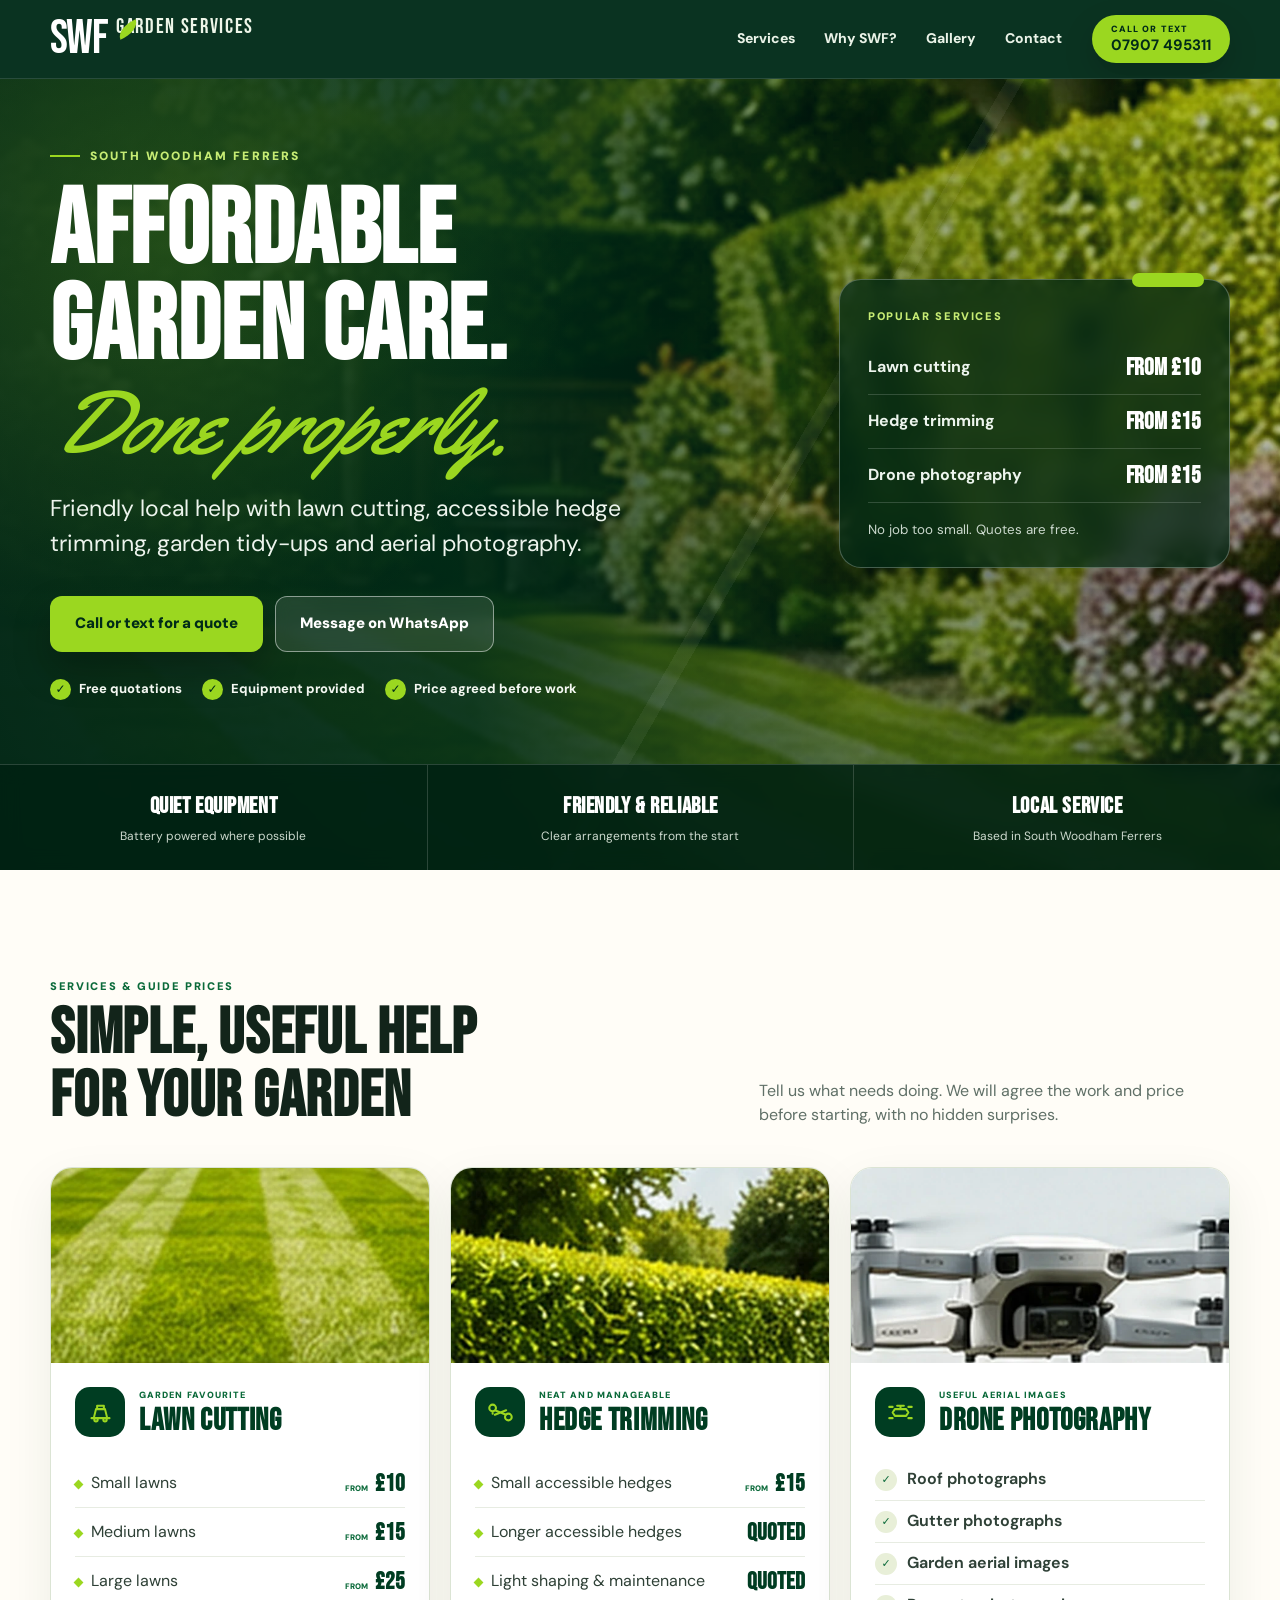
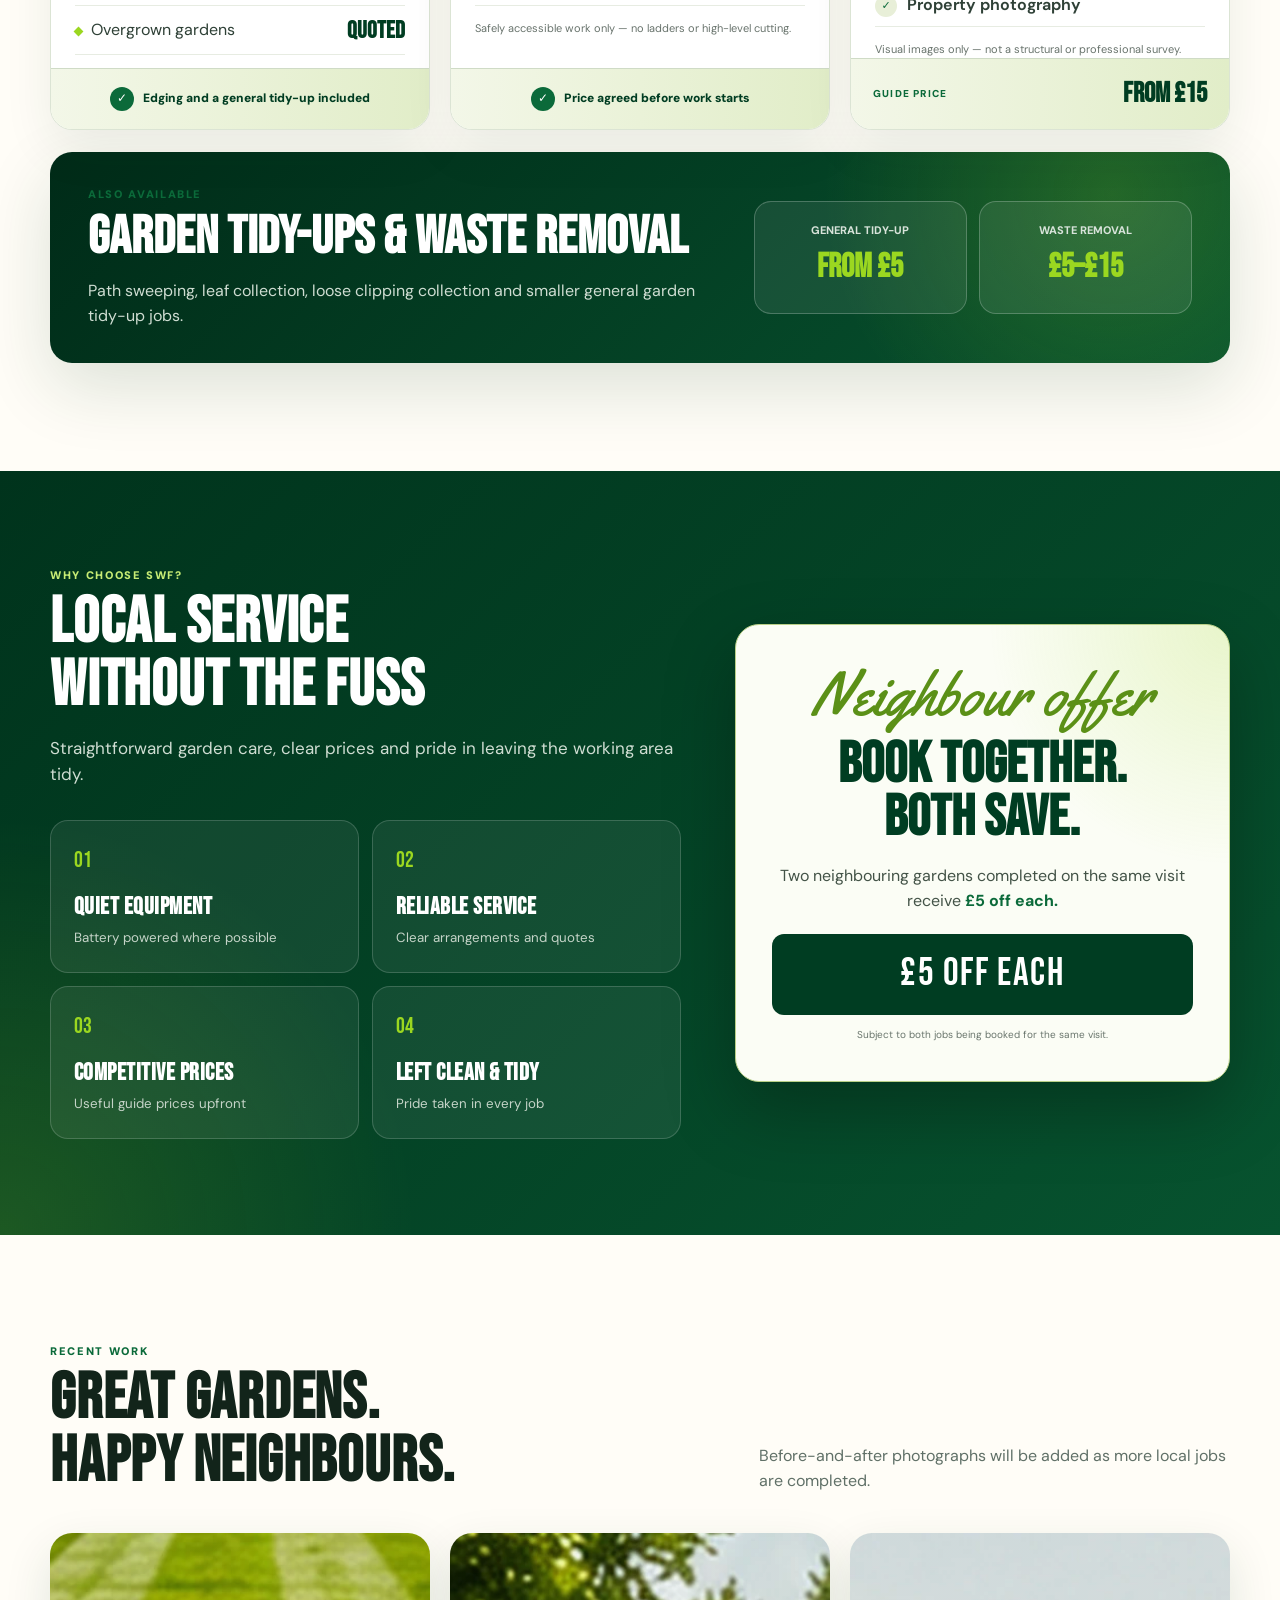
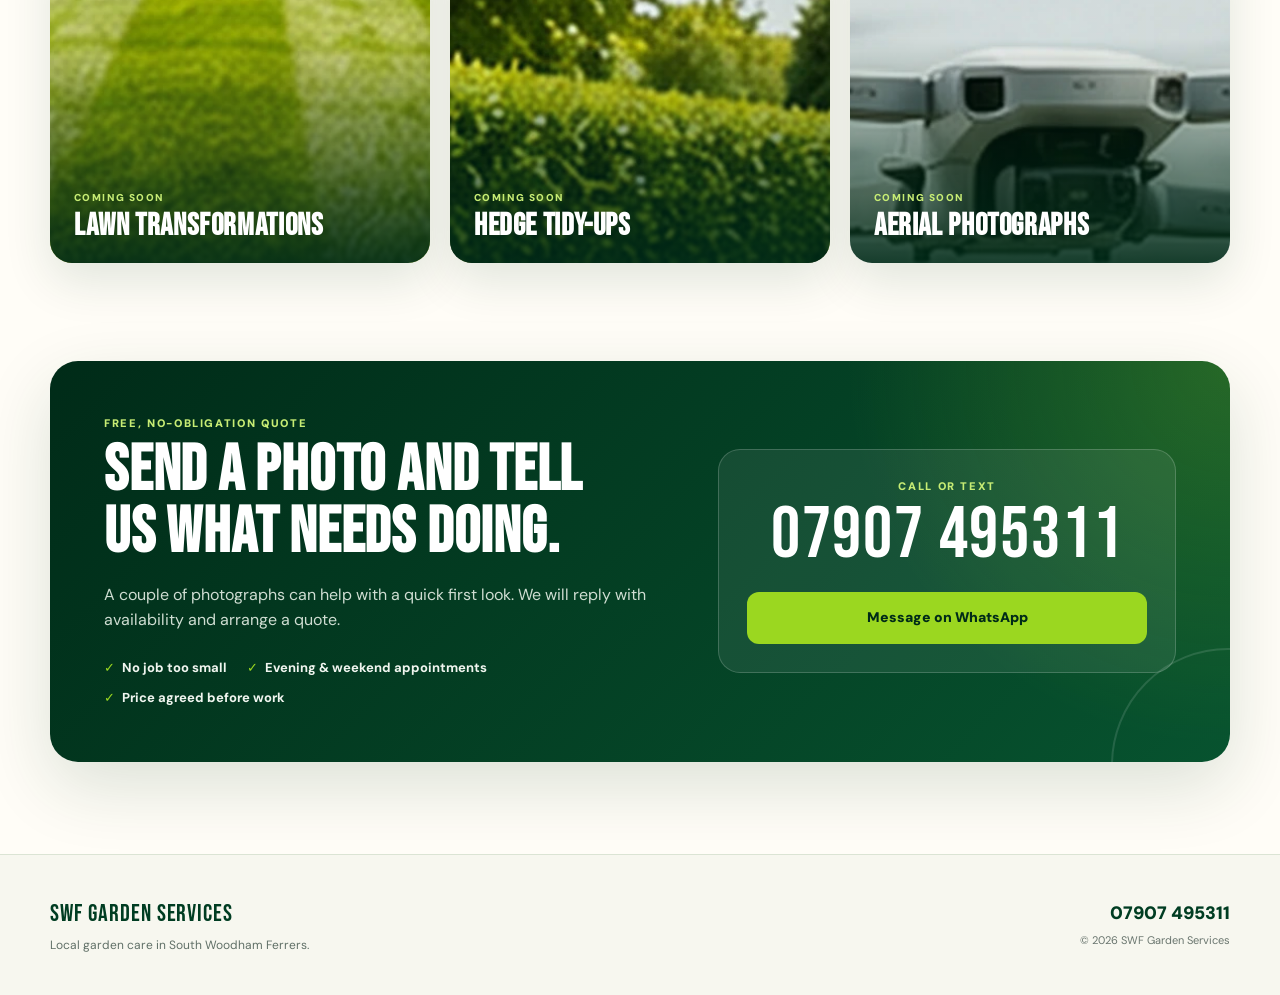
==== commit 9aea2ab0: "Polish Website v3" ====
--- a/index.html
+++ b/index.html
@@ -18,7 +18,7 @@
     href="https://fonts.googleapis.com/css2?family=Bebas+Neue&family=DM+Sans:wght@400;500;600;700;800;900&family=Yellowtail&display=swap"
     rel="stylesheet"
   />
-  <link rel="stylesheet" href="/styles.css?v=3" />
+  <link rel="stylesheet" href="/styles.css?v=4" />
 </head>
 
 <body>
--- a/styles.css
+++ b/styles.css
@@ -172,7 +172,7 @@
 
 .hero {
   position: relative;
-  min-height: 730px;
+  min-height: 0;
   overflow: hidden;
   color: white;
   background:
@@ -195,9 +195,9 @@
   position: relative;
   z-index: 2;
   width: min(1180px, calc(100% - 34px));
-  min-height: 625px;
+  min-height: 620px;
   margin: 0 auto;
-  padding: 74px 0 96px;
+  padding: 68px 0 64px;
   display: grid;
   grid-template-columns: minmax(0, 1fr) minmax(330px, 0.54fr);
   gap: 65px;
@@ -336,8 +336,8 @@
 
 .hero-price-card {
   position: relative;
-  align-self: end;
-  margin-bottom: 8px;
+  align-self: center;
+  margin-bottom: 0;
   padding: 28px;
   border: 1px solid rgba(255, 255, 255, 0.26);
   border-radius: 22px;
@@ -395,11 +395,8 @@
 }
 
 .hero-bottom {
-  position: absolute;
+  position: relative;
   z-index: 4;
-  right: 0;
-  bottom: 0;
-  left: 0;
   min-height: 106px;
   display: grid;
   grid-template-columns: repeat(3, minmax(0, 1fr));
@@ -518,6 +515,7 @@
   width: 100%;
   height: 195px;
   object-fit: cover;
+  object-position: center;
   background: var(--cream);
 }
 
@@ -1179,7 +1177,7 @@
     min-height: 0;
     background:
       linear-gradient(180deg, rgba(0, 37, 20, 0.74), rgba(0, 43, 24, 0.96) 74%),
-      url("/images/garden-tidy.webp") center 38% / cover no-repeat;
+      url("/images/garden-tidy.webp") center 48% / cover no-repeat;
   }
 
   .hero-inner {
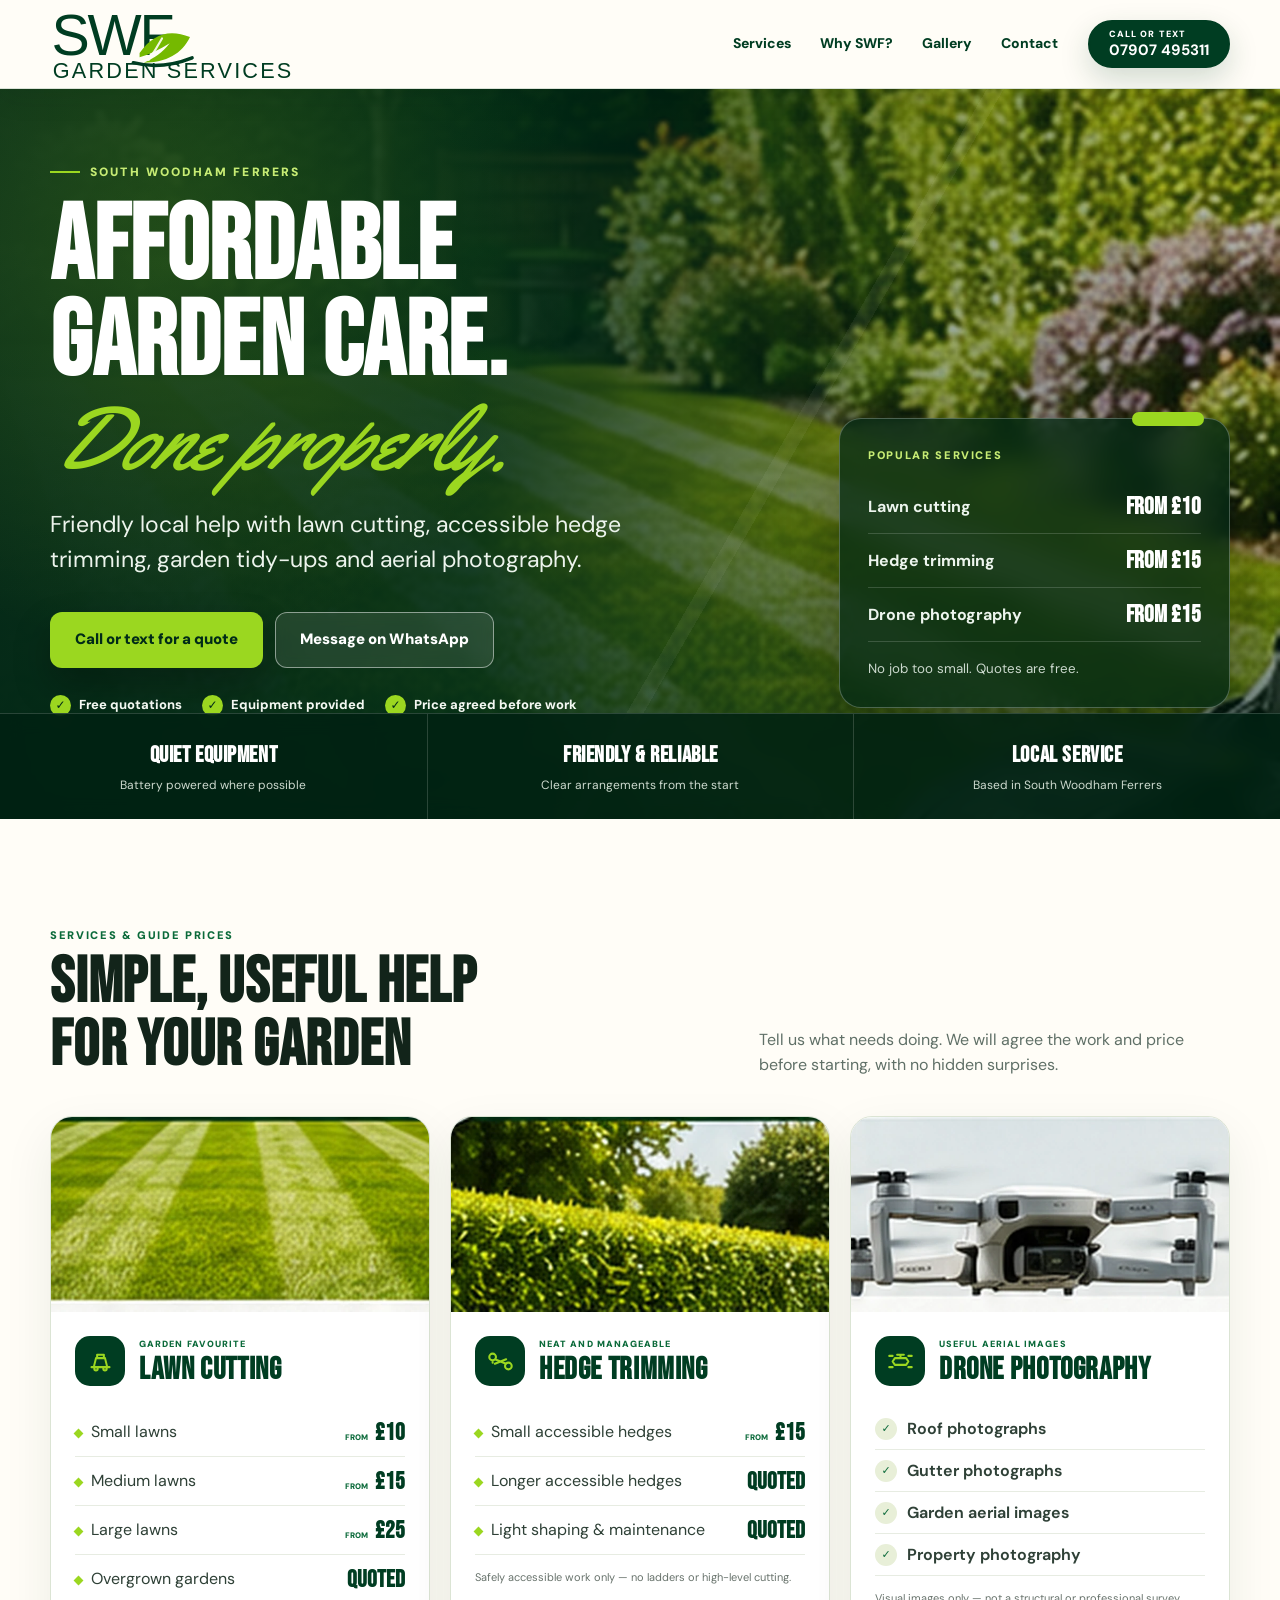
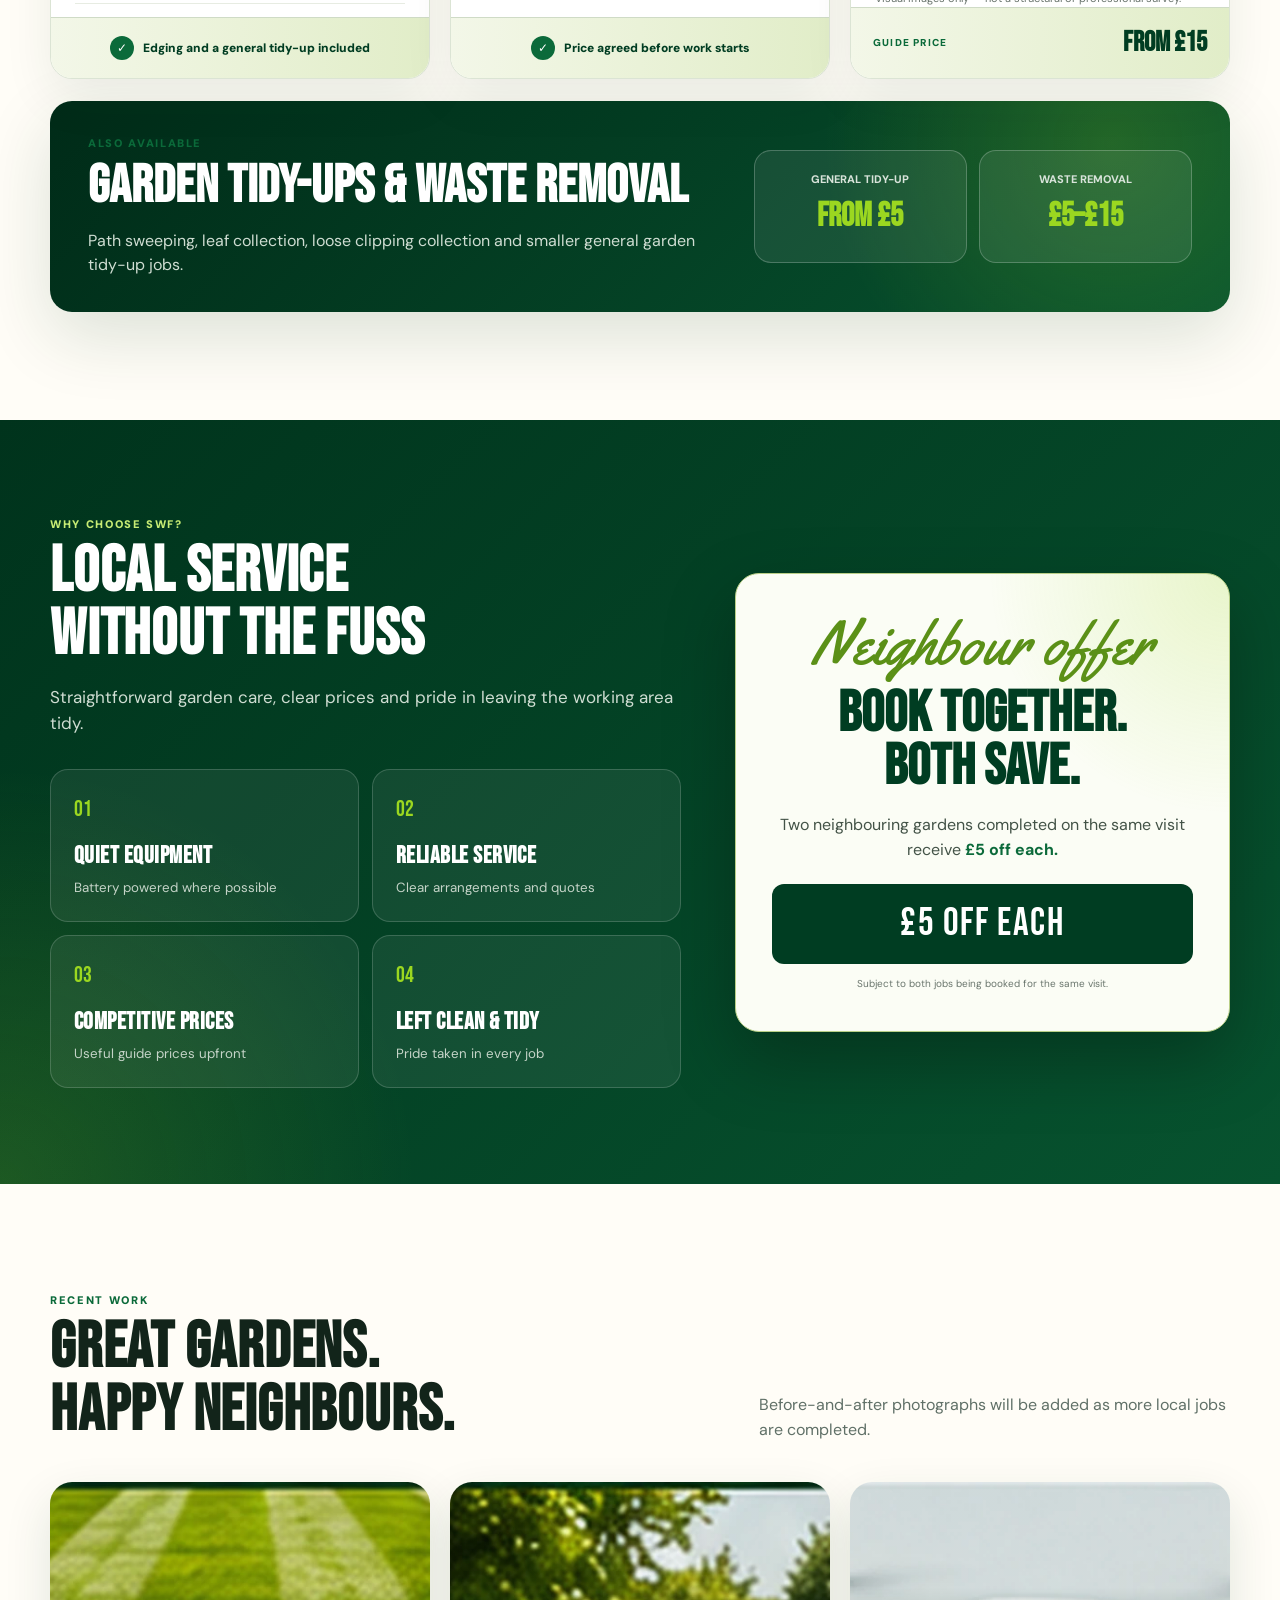
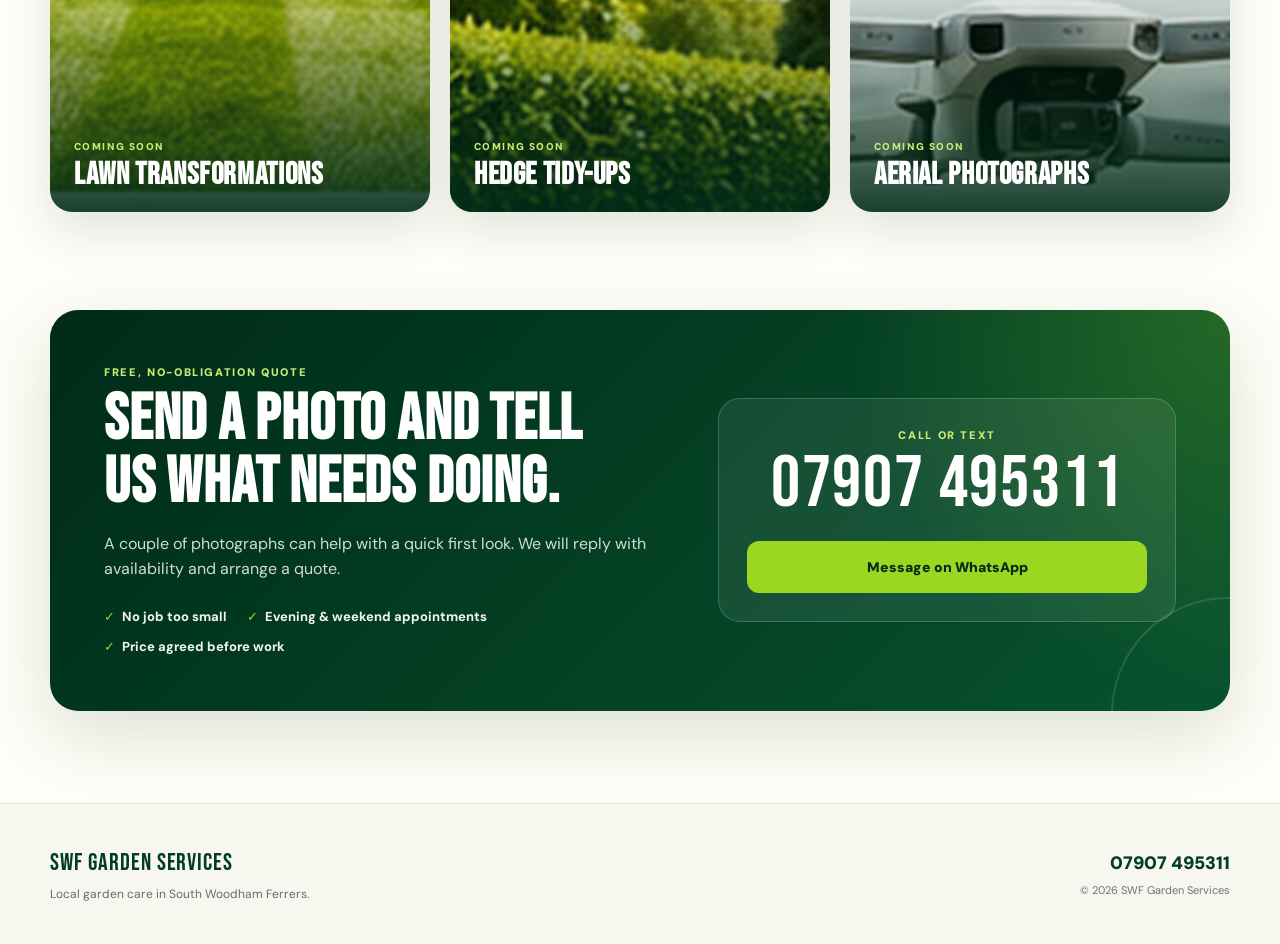
==== commit 4e144c80: "Polish Website v4" ====
--- a/index.html
+++ b/index.html
@@ -12,22 +12,24 @@
   />
 
   <link rel="canonical" href="https://swfgs.co.uk/" />
+  <link rel="icon" href="/images/favicon.svg?v=1" type="image/svg+xml" />
+  <link rel="icon" href="/images/favicon-32.png?v=1" sizes="32x32" type="image/png" />
+  <link rel="apple-touch-icon" href="/images/apple-touch-icon.png?v=1" />
+  <link rel="manifest" href="/site.webmanifest?v=1" />
   <link rel="preconnect" href="https://fonts.googleapis.com" />
   <link rel="preconnect" href="https://fonts.gstatic.com" crossorigin />
   <link
     href="https://fonts.googleapis.com/css2?family=Bebas+Neue&family=DM+Sans:wght@400;500;600;700;800;900&family=Yellowtail&display=swap"
     rel="stylesheet"
   />
-  <link rel="stylesheet" href="/styles.css?v=4" />
+  <link rel="stylesheet" href="/styles.css?v=5" />
 </head>
 
 <body>
   <header class="site-header">
     <div class="header-inner">
       <a class="brand" href="#top" aria-label="SWF Garden Services home">
-        <span class="brand-swf">SWF</span>
-        <span class="brand-leaf" aria-hidden="true"></span>
-        <span class="brand-name">Garden Services</span>
+        <img src="/images/swf-logo.svg?v=1" alt="SWF Garden Services" width="360" height="104" />
       </a>
 
       <nav class="desktop-nav" aria-label="Main navigation">
--- a/styles.css
+++ b/styles.css
@@ -55,14 +55,15 @@
   top: 0;
   z-index: 50;
   padding-top: env(safe-area-inset-top);
-  border-bottom: 1px solid rgba(255, 255, 255, 0.12);
-  background: rgba(0, 43, 24, 0.96);
+  border-bottom: 1px solid rgba(0, 61, 34, 0.14);
+  background: rgba(255, 253, 247, 0.97);
+  box-shadow: 0 8px 28px rgba(0, 43, 24, 0.08);
   backdrop-filter: blur(16px);
 }
 
 .header-inner {
   width: min(1180px, calc(100% - 34px));
-  min-height: 78px;
+  min-height: 88px;
   margin: 0 auto;
   display: flex;
   align-items: center;
@@ -70,43 +71,16 @@
 }
 
 .brand {
-  position: relative;
-  min-width: 226px;
-  display: grid;
-  grid-template-columns: auto 1fr;
-  grid-template-rows: auto auto;
-  column-gap: 9px;
-  color: white;
-  line-height: 0.88;
+  width: 252px;
+  flex: 0 0 auto;
+  display: block;
+  line-height: 0;
   text-decoration: none;
 }
 
-.brand-swf {
-  grid-row: 1 / 3;
-  font-family: "Bebas Neue", Impact, sans-serif;
-  font-size: 48px;
-  letter-spacing: -0.035em;
-}
-
-.brand-name {
-  align-self: end;
-  padding-bottom: 4px;
-  color: #eef6e9;
-  font-family: "Bebas Neue", "Arial Narrow", sans-serif;
-  font-size: 21px;
-  letter-spacing: 0.08em;
-  text-transform: uppercase;
-}
-
-.brand-leaf {
-  position: absolute;
-  left: 67px;
-  top: 5px;
-  width: 22px;
-  height: 13px;
-  border-radius: 100% 0 100% 0;
-  background: var(--lime);
-  transform: rotate(-23deg);
+.brand img {
+  width: 100%;
+  height: auto;
 }
 
 .desktop-nav {
@@ -118,7 +92,7 @@
 
 .desktop-nav a {
   position: relative;
-  color: #eaf3e8;
+  color: var(--forest-900);
   font-size: 14px;
   font-weight: 800;
   text-decoration: none;
@@ -146,10 +120,11 @@
   align-content: center;
   padding: 0 19px;
   border-radius: 999px;
-  background: var(--lime);
-  color: var(--forest-950);
+  border: 2px solid var(--forest-900);
+  background: var(--forest-900);
+  color: white;
   text-decoration: none;
-  box-shadow: 0 12px 30px rgba(0, 0, 0, 0.2);
+  box-shadow: 0 12px 30px rgba(0, 61, 34, 0.18);
 }
 
 .header-call span,
@@ -172,7 +147,7 @@
 
 .hero {
   position: relative;
-  min-height: 0;
+  min-height: 730px;
   overflow: hidden;
   color: white;
   background:
@@ -195,9 +170,9 @@
   position: relative;
   z-index: 2;
   width: min(1180px, calc(100% - 34px));
-  min-height: 620px;
+  min-height: 625px;
   margin: 0 auto;
-  padding: 68px 0 64px;
+  padding: 74px 0 96px;
   display: grid;
   grid-template-columns: minmax(0, 1fr) minmax(330px, 0.54fr);
   gap: 65px;
@@ -336,8 +311,8 @@
 
 .hero-price-card {
   position: relative;
-  align-self: center;
-  margin-bottom: 0;
+  align-self: end;
+  margin-bottom: 8px;
   padding: 28px;
   border: 1px solid rgba(255, 255, 255, 0.26);
   border-radius: 22px;
@@ -395,8 +370,11 @@
 }
 
 .hero-bottom {
-  position: relative;
+  position: absolute;
   z-index: 4;
+  right: 0;
+  bottom: 0;
+  left: 0;
   min-height: 106px;
   display: grid;
   grid-template-columns: repeat(3, minmax(0, 1fr));
@@ -515,7 +493,6 @@
   width: 100%;
   height: 195px;
   object-fit: cover;
-  object-position: center;
   background: var(--cream);
 }
 
@@ -1138,25 +1115,11 @@
 @media (max-width: 760px) {
   .header-inner {
     width: min(100% - 22px, 1180px);
-    min-height: 70px;
+    min-height: 74px;
   }
 
   .brand {
-    min-width: 166px;
-  }
-
-  .brand-swf {
-    font-size: 39px;
-  }
-
-  .brand-name {
-    font-size: 16px;
-  }
-
-  .brand-leaf {
-    left: 54px;
-    width: 18px;
-    height: 10px;
+    width: 184px;
   }
 
   .header-call {
@@ -1177,7 +1140,7 @@
     min-height: 0;
     background:
       linear-gradient(180deg, rgba(0, 37, 20, 0.74), rgba(0, 43, 24, 0.96) 74%),
-      url("/images/garden-tidy.webp") center 48% / cover no-repeat;
+      url("/images/garden-tidy.webp") center 38% / cover no-repeat;
   }
 
   .hero-inner {
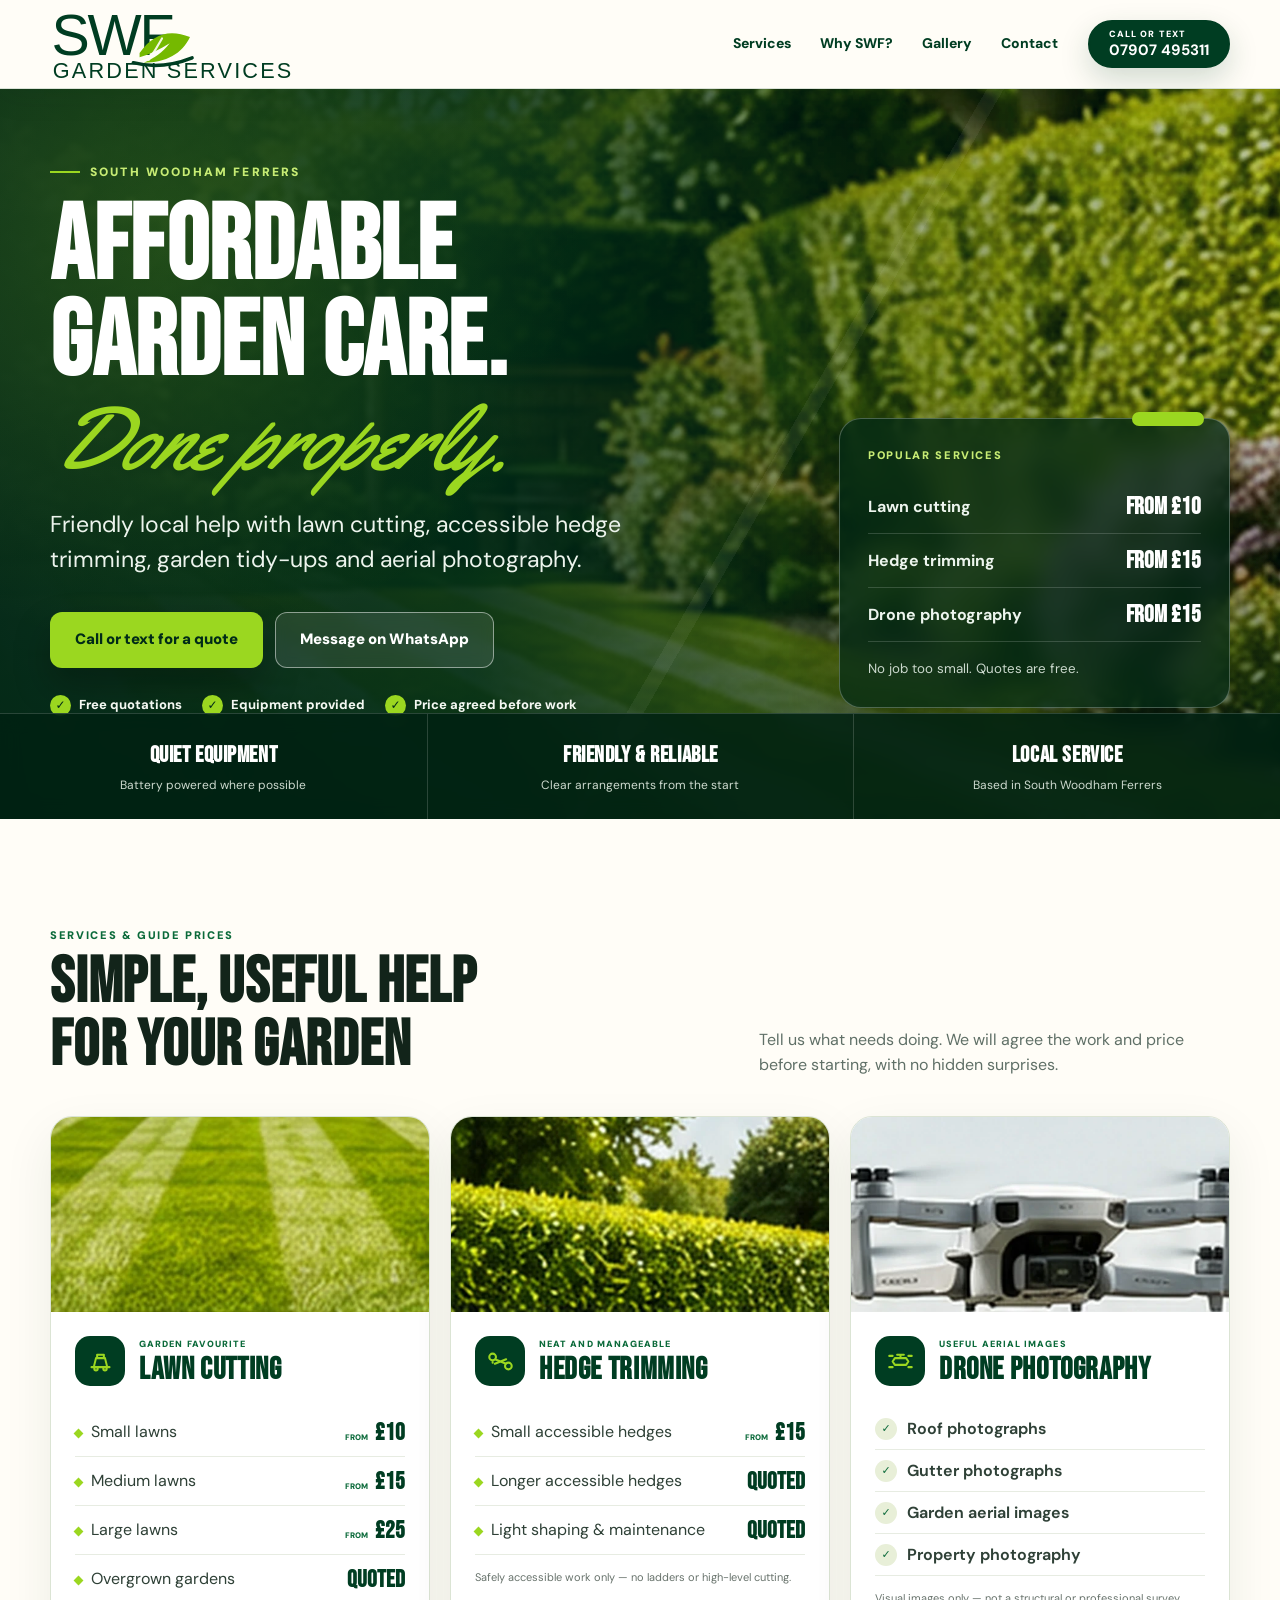
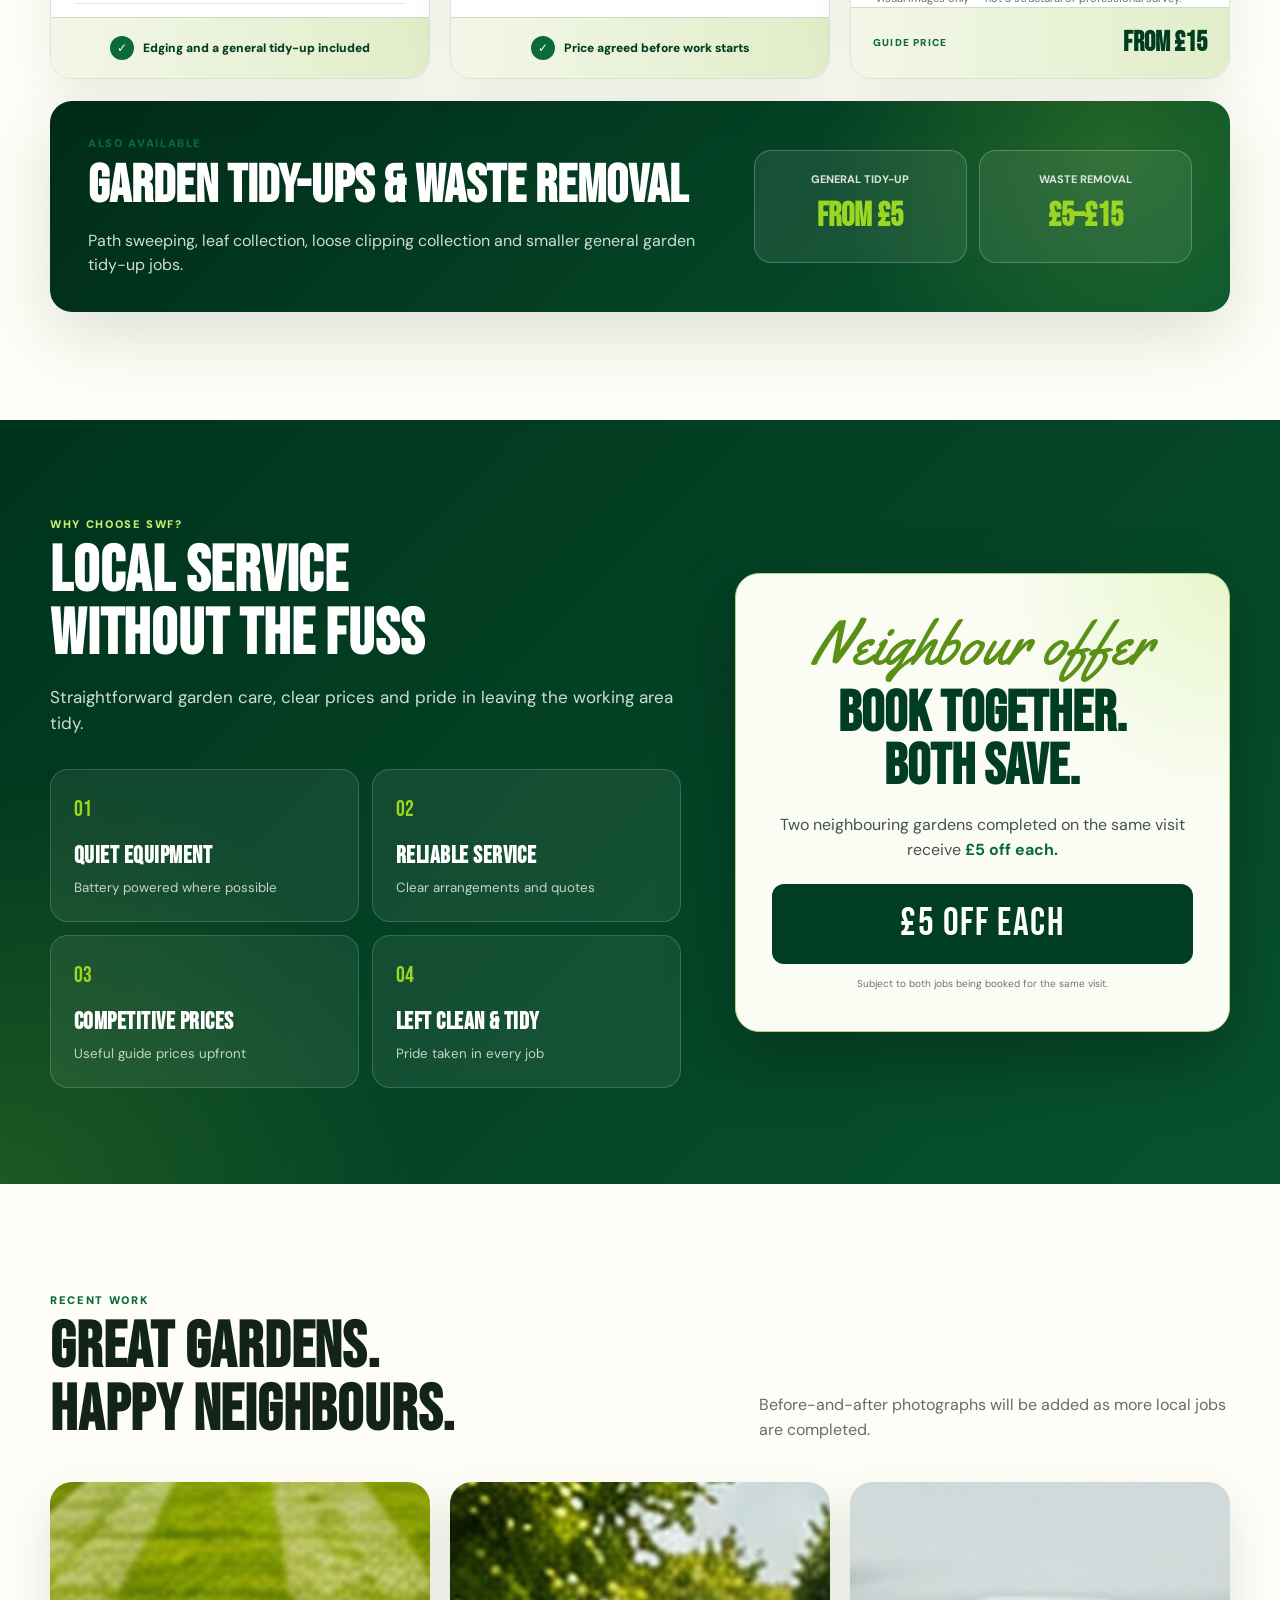
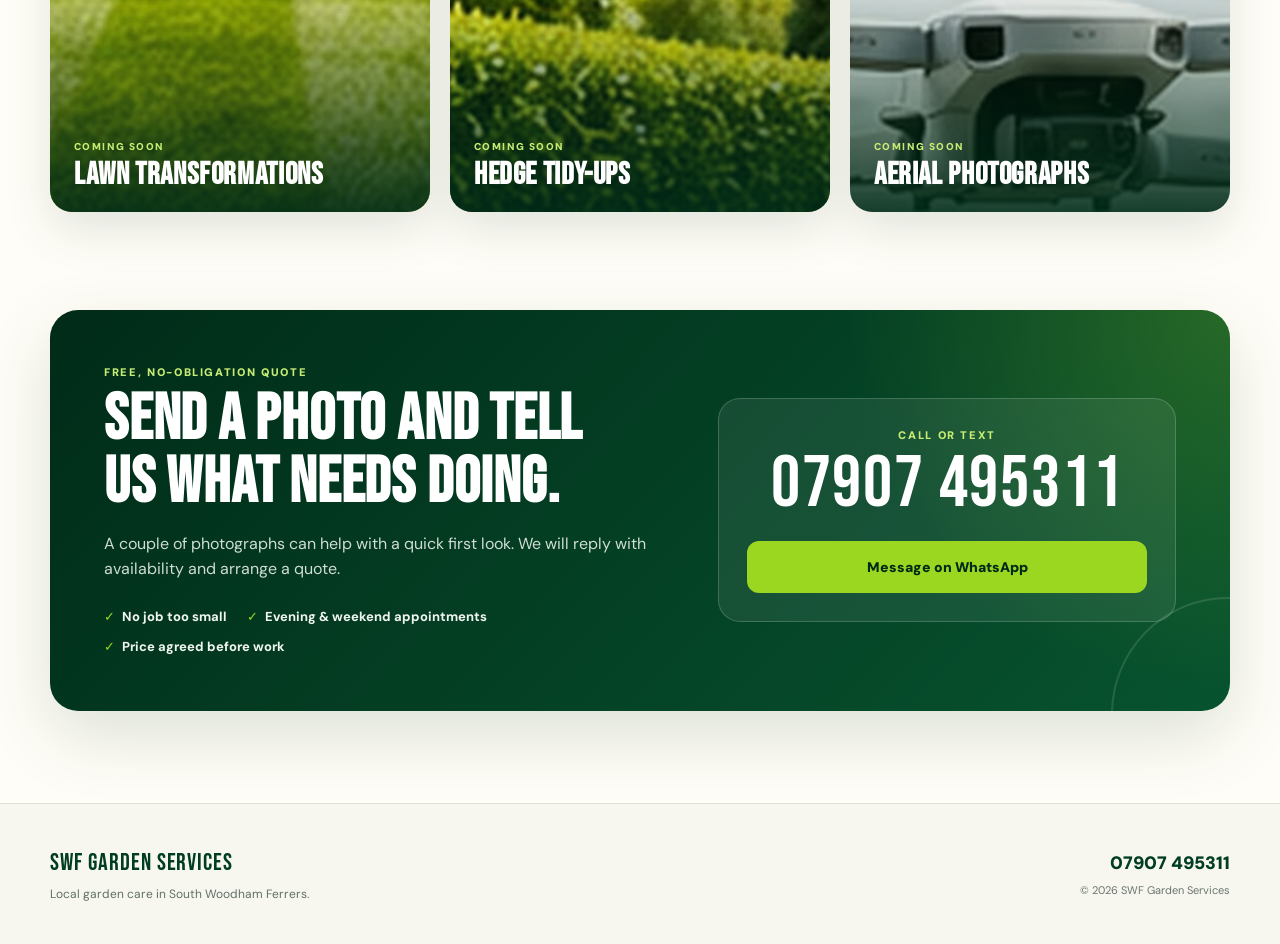
==== commit 6af2deac: "Polish Website v6" ====
--- a/index.html
+++ b/index.html
@@ -23,6 +23,9 @@
     rel="stylesheet"
   />
   <link rel="stylesheet" href="/styles.css?v=5" />
+
+  <script defer src="https://stats.swfgs.co.uk/script.js" data-website-id="6b407285-9080-4f5a-b1f0-a5087197167d"></script>
+
 </head>
 
 <body>
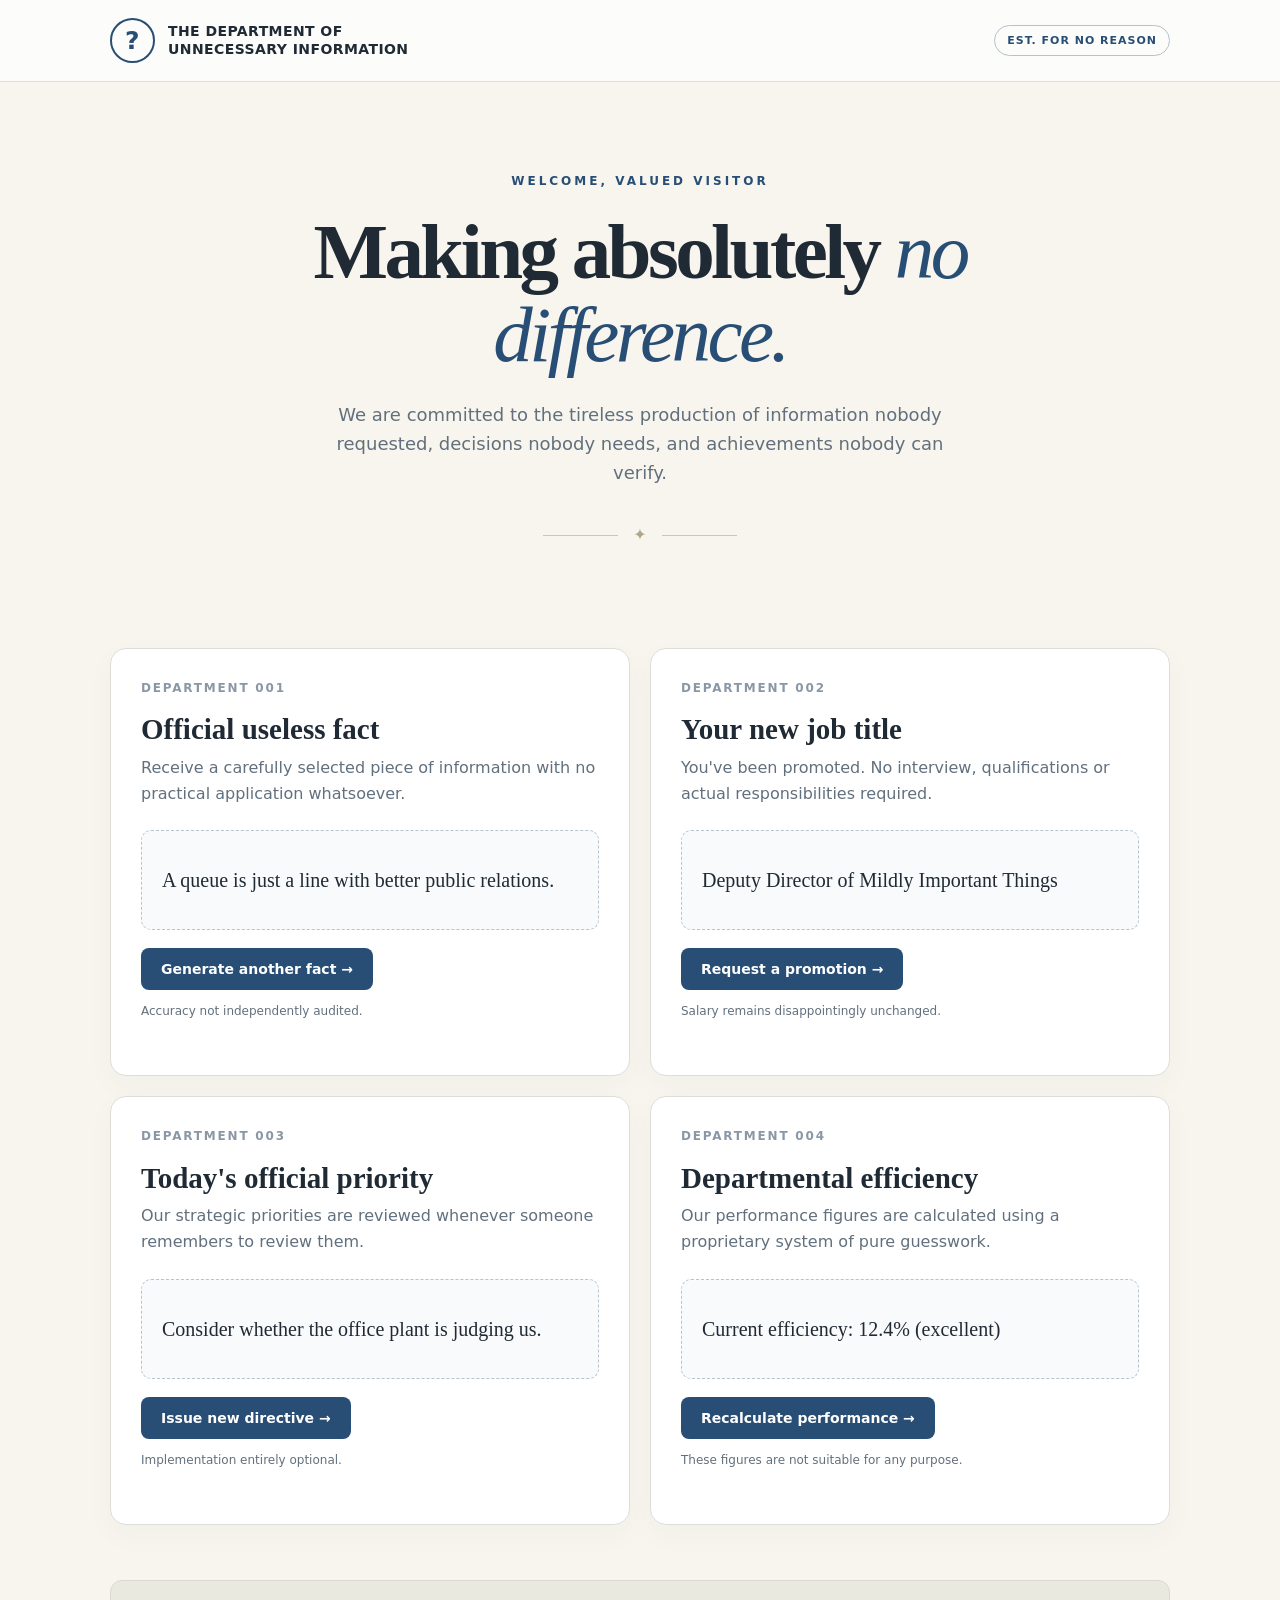
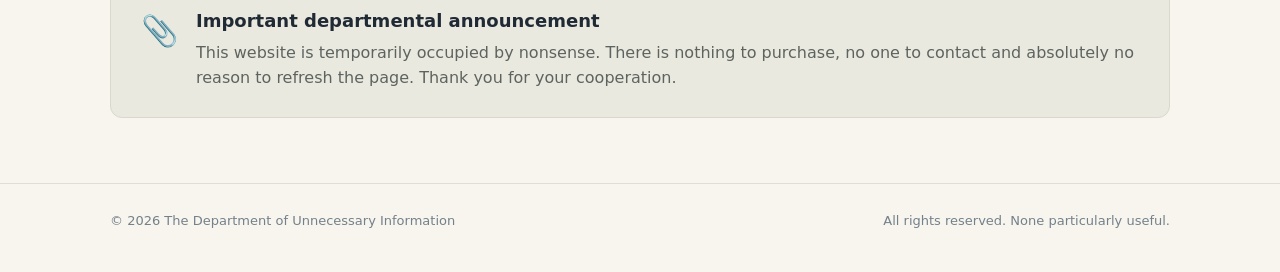
==== commit df471686: "hide homepage" ====
--- a/index.html
+++ b/index.html
@@ -1,387 +1,39 @@
 <!doctype html>
 <html lang="en-GB">
 <head>
-  <meta charset="utf-8" />
-  <meta name="viewport" content="width=device-width, initial-scale=1, viewport-fit=cover" />
-  <meta name="theme-color" content="#003d22" />
-
-  <title>SWF Garden Services | Local Garden Care in South Woodham Ferrers</title>
-  <meta
-    name="description"
-    content="Affordable local lawn cutting, accessible hedge trimming, garden tidy-ups and drone photography in South Woodham Ferrers."
-  />
-
-  <link rel="canonical" href="https://swfgs.co.uk/" />
-  <link rel="icon" href="/images/favicon.svg?v=1" type="image/svg+xml" />
-  <link rel="icon" href="/images/favicon-32.png?v=1" sizes="32x32" type="image/png" />
-  <link rel="apple-touch-icon" href="/images/apple-touch-icon.png?v=1" />
-  <link rel="manifest" href="/site.webmanifest?v=1" />
-  <link rel="preconnect" href="https://fonts.googleapis.com" />
-  <link rel="preconnect" href="https://fonts.gstatic.com" crossorigin />
-  <link
-    href="https://fonts.googleapis.com/css2?family=Bebas+Neue&family=DM+Sans:wght@400;500;600;700;800;900&family=Yellowtail&display=swap"
-    rel="stylesheet"
-  />
-  <link rel="stylesheet" href="/styles.css?v=5" />
-
-  <script defer src="https://stats.swfgs.co.uk/script.js" data-website-id="6b407285-9080-4f5a-b1f0-a5087197167d"></script>
-
+<meta charset="utf-8">
+<meta name="viewport" content="width=device-width, initial-scale=1">
+<meta name="theme-color" content="#f7f5ee">
+<meta name="robots" content="noindex, nofollow">
+<title>The Department of Unnecessary Information</title>
+<meta name="description" content="An entirely unofficial department dedicated to matters of no particular importance.">
+<style>
+:root{--ink:#202a35;--muted:#62707d;--paper:#f7f5ee;--white:#fff;--blue:#284e76;--line:#deded8;--gold:#e7b74f}*{box-sizing:border-box}html{scroll-behavior:smooth}body{margin:0;background:var(--paper);color:var(--ink);font:16px/1.6 system-ui,-apple-system,Segoe UI,sans-serif}header{border-bottom:1px solid var(--line);background:rgba(255,255,255,.7)}.wrap{width:min(1060px,calc(100% - 40px));margin:auto}.head{display:flex;justify-content:space-between;align-items:center;padding:18px 0;gap:16px}.brand{display:flex;align-items:center;gap:13px;font-size:14px;font-weight:850;letter-spacing:.03em;line-height:1.25}.seal{display:grid;place-items:center;width:45px;height:45px;border:2px solid var(--blue);border-radius:50%;color:var(--blue);font-size:25px}.stamp{border:1px solid #b5c1cd;color:var(--blue);padding:6px 12px;border-radius:30px;font-size:11px;font-weight:800;letter-spacing:.09em}.hero{text-align:center;padding:90px 0 65px}.kicker{font-size:12px;text-transform:uppercase;letter-spacing:.25em;color:var(--blue);font-weight:800}.hero h1{font-family:Georgia,'Times New Roman',serif;font-size:clamp(42px,7vw,79px);letter-spacing:-.045em;line-height:1.05;max-width:850px;margin:20px auto}.hero h1 em{font-weight:normal;color:var(--blue)}.hero p{max-width:620px;margin:24px auto 0;color:var(--muted);font-size:18px}.rule{display:flex;align-items:center;justify-content:center;gap:15px;margin:35px auto;color:#b1a588}.rule:before,.rule:after{content:'';width:75px;height:1px;background:#c9c7be}.grid{display:grid;grid-template-columns:1fr 1fr;gap:20px;margin-bottom:55px}.card{background:var(--white);border:1px solid var(--line);border-radius:16px;padding:30px;box-shadow:0 10px 30px #28344208}.card .number{font-size:12px;font-weight:800;letter-spacing:.15em;color:#8a98a6}.card h2{font-family:Georgia,serif;font-size:29px;line-height:1.2;margin:14px 0 8px}.card p{color:var(--muted);margin:0 0 24px}.result{display:flex;align-items:center;min-height:100px;padding:18px 20px;border:1px dashed #b7c3ce;background:#f8fafb;border-radius:10px;font-size:20px;font-family:Georgia,serif;line-height:1.4;margin-bottom:18px}.btn{border:0;border-radius:8px;background:var(--blue);color:white;padding:13px 20px;font:700 14px system-ui,sans-serif;cursor:pointer;transition:transform .15s,background .15s}.btn:hover{background:#173855;transform:translateY(-1px)}.btn:focus-visible{outline:3px solid var(--gold);outline-offset:3px}.sub{font-size:12px;color:var(--muted);margin-top:12px!important}.notice{padding:26px 30px;border-radius:12px;background:#eae9df;border:1px solid #d9d8ce;display:flex;gap:18px;align-items:flex-start;margin-bottom:65px}.notice strong{font-size:18px}.notice p{margin:4px 0 0;color:#5d645f}.notice .icon{font-size:30px}footer{border-top:1px solid var(--line);padding:27px 0 40px;color:#74808a;font-size:13px}.foot{display:flex;justify-content:space-between;gap:20px} @media(max-width:700px){.grid{grid-template-columns:1fr}.hero{padding:65px 0 40px}.card{padding:24px}.head{align-items:flex-start}.stamp{font-size:9px}.foot{flex-direction:column;gap:5px}.notice{padding:20px}}
+</style>
 </head>
-
 <body>
-  <header class="site-header">
-    <div class="header-inner">
-      <a class="brand" href="#top" aria-label="SWF Garden Services home">
-        <img src="/images/swf-logo.svg?v=1" alt="SWF Garden Services" width="360" height="104" />
-      </a>
-
-      <nav class="desktop-nav" aria-label="Main navigation">
-        <a href="#services">Services</a>
-        <a href="#why-us">Why SWF?</a>
-        <a href="#gallery">Gallery</a>
-        <a href="#contact">Contact</a>
-      </nav>
-
-      <a class="header-call" href="tel:+447907495311">
-        <span>Call or text</span>
-        <strong>07907 495311</strong>
-      </a>
-    </div>
-  </header>
-
-  <main id="top">
-    <section class="hero" aria-labelledby="hero-title">
-      <div class="hero-inner">
-        <div class="hero-copy">
-          <p class="location-kicker">
-            <span aria-hidden="true"></span>
-            South Woodham Ferrers
-          </p>
-
-          <h1 id="hero-title">
-            <span>Affordable garden care.</span>
-            <em>Done properly.</em>
-          </h1>
-
-          <p class="hero-intro">
-            Friendly local help with lawn cutting, accessible hedge trimming,
-            garden tidy-ups and aerial photography.
-          </p>
-
-          <div class="hero-actions">
-            <a class="button button-primary" href="tel:+447907495311">
-              Call or text for a quote
-            </a>
-            <a
-              class="button button-whatsapp"
-              href="https://wa.me/447907495311?text=Hello%20SWF%20Garden%20Services%2C%20please%20could%20I%20have%20a%20quote%3F"
-              target="_blank"
-              rel="noreferrer"
-            >
-              Message on WhatsApp
-            </a>
-          </div>
-
-          <ul class="hero-points" aria-label="Key benefits">
-            <li>Free quotations</li>
-            <li>Equipment provided</li>
-            <li>Price agreed before work</li>
-          </ul>
-        </div>
-
-        <aside class="hero-price-card" aria-label="Guide prices">
-          <p>Popular services</p>
-          <div>
-            <span>Lawn cutting</span>
-            <strong>from £10</strong>
-          </div>
-          <div>
-            <span>Hedge trimming</span>
-            <strong>from £15</strong>
-          </div>
-          <div>
-            <span>Drone photography</span>
-            <strong>from £15</strong>
-          </div>
-          <small>No job too small. Quotes are free.</small>
-        </aside>
-      </div>
-
-      <div class="hero-bottom">
-        <div>
-          <strong>Quiet equipment</strong>
-          <span>Battery powered where possible</span>
-        </div>
-        <div>
-          <strong>Friendly &amp; reliable</strong>
-          <span>Clear arrangements from the start</span>
-        </div>
-        <div>
-          <strong>Local service</strong>
-          <span>Based in South Woodham Ferrers</span>
-        </div>
-      </div>
-    </section>
-
-    <section class="services-section" id="services">
-      <div class="section-heading">
-        <div>
-          <p class="eyebrow">Services &amp; guide prices</p>
-          <h2>Simple, useful help for your garden</h2>
-        </div>
-        <p>
-          Tell us what needs doing. We will agree the work and price before
-          starting, with no hidden surprises.
-        </p>
-      </div>
-
-      <div class="service-grid">
-        <article class="service-card">
-          <img
-            src="/images/lawn-cutting.webp"
-            alt="Freshly cut striped lawn"
-            width="1200"
-            height="340"
-          />
-          <div class="service-card-copy">
-            <header>
-              <span class="service-icon" aria-hidden="true">
-                <svg viewBox="0 0 24 24" role="img">
-                  <path d="M4 17h16M6 17l2-8h8l2 8M9 9V6h6v3M8 20a1.5 1.5 0 1 0 0-3 1.5 1.5 0 0 0 0 3Zm8 0a1.5 1.5 0 1 0 0-3 1.5 1.5 0 0 0 0 3Z" />
-                </svg>
-              </span>
-              <div>
-                <p>Garden favourite</p>
-                <h3>Lawn cutting</h3>
-              </div>
-            </header>
-
-            <div class="price-list">
-              <div><span>Small lawns</span><strong><small>from</small> £10</strong></div>
-              <div><span>Medium lawns</span><strong><small>from</small> £15</strong></div>
-              <div><span>Large lawns</span><strong><small>from</small> £25</strong></div>
-              <div><span>Overgrown gardens</span><strong>Quoted</strong></div>
-            </div>
-
-            <footer><span>✓</span> Edging and a general tidy-up included</footer>
-          </div>
-        </article>
-
-        <article class="service-card">
-          <img
-            src="/images/hedge-cutting.webp"
-            alt="A neatly trimmed garden hedge"
-            width="1200"
-            height="356"
-          />
-          <div class="service-card-copy">
-            <header>
-              <span class="service-icon" aria-hidden="true">
-                <svg viewBox="0 0 24 24" role="img">
-                  <path d="M8 8a3 3 0 1 1-6 0 3 3 0 0 1 6 0Zm14 8a3 3 0 1 1-6 0 3 3 0 0 1 6 0ZM7 10l10 4M7 14l10-4M5 11v2" />
-                </svg>
-              </span>
-              <div>
-                <p>Neat and manageable</p>
-                <h3>Hedge trimming</h3>
-              </div>
-            </header>
-
-            <div class="price-list">
-              <div><span>Small accessible hedges</span><strong><small>from</small> £15</strong></div>
-              <div><span>Longer accessible hedges</span><strong>Quoted</strong></div>
-              <div><span>Light shaping &amp; maintenance</span><strong>Quoted</strong></div>
-            </div>
-
-            <p class="small-print">
-              Safely accessible work only — no ladders or high-level cutting.
-            </p>
-
-            <footer><span>✓</span> Price agreed before work starts</footer>
-          </div>
-        </article>
-
-        <article class="service-card">
-          <img
-            src="/images/drone-photography.webp"
-            alt="DJI Mini 2 drone in flight"
-            width="1200"
-            height="368"
-          />
-          <div class="service-card-copy">
-            <header>
-              <span class="service-icon" aria-hidden="true">
-                <svg viewBox="0 0 24 24" role="img">
-                  <path d="M7 9h10l2 3-2 3H7l-2-3 2-3Zm5 0V6M9 6h6M5 7H2M22 7h-3M5 17H2M22 17h-3" />
-                </svg>
-              </span>
-              <div>
-                <p>Useful aerial images</p>
-                <h3>Drone photography</h3>
-              </div>
-            </header>
-
-            <ul class="feature-list">
-              <li>Roof photographs</li>
-              <li>Gutter photographs</li>
-              <li>Garden aerial images</li>
-              <li>Property photography</li>
-            </ul>
-
-            <p class="small-print">
-              Visual images only — not a structural or professional survey.
-            </p>
-
-            <footer class="price-footer"><span>Guide price</span><strong>from £15</strong></footer>
-          </div>
-        </article>
-      </div>
-
-      <div class="extra-service">
-        <div class="extra-service-copy">
-          <p class="eyebrow">Also available</p>
-          <h3>Garden tidy-ups &amp; waste removal</h3>
-          <p>
-            Path sweeping, leaf collection, loose clipping collection and
-            smaller general garden tidy-up jobs.
-          </p>
-        </div>
-        <div class="extra-prices">
-          <div><span>General tidy-up</span><strong>from £5</strong></div>
-          <div><span>Waste removal</span><strong>£5–£15</strong></div>
-        </div>
-      </div>
-    </section>
-
-    <section class="why-section" id="why-us">
-      <div class="why-inner">
-        <div class="why-copy">
-          <p class="eyebrow light">Why choose SWF?</p>
-          <h2>Local service without the fuss</h2>
-          <p class="why-intro">
-            Straightforward garden care, clear prices and pride in leaving the
-            working area tidy.
-          </p>
-
-          <div class="why-grid">
-            <article>
-              <span>01</span>
-              <strong>Quiet equipment</strong>
-              <small>Battery powered where possible</small>
-            </article>
-            <article>
-              <span>02</span>
-              <strong>Reliable service</strong>
-              <small>Clear arrangements and quotes</small>
-            </article>
-            <article>
-              <span>03</span>
-              <strong>Competitive prices</strong>
-              <small>Useful guide prices upfront</small>
-            </article>
-            <article>
-              <span>04</span>
-              <strong>Left clean &amp; tidy</strong>
-              <small>Pride taken in every job</small>
-            </article>
-          </div>
-        </div>
-
-        <aside class="neighbour-card">
-          <p class="neighbour-script">Neighbour offer</p>
-          <h3>Book together.<br />Both save.</h3>
-          <p>
-            Two neighbouring gardens completed on the same visit receive
-            <strong>£5 off each.</strong>
-          </p>
-          <div class="neighbour-discount">£5 OFF EACH</div>
-          <small>Subject to both jobs being booked for the same visit.</small>
-        </aside>
-      </div>
-    </section>
-
-    <section class="gallery-section" id="gallery">
-      <div class="section-heading">
-        <div>
-          <p class="eyebrow">Recent work</p>
-          <h2>Great gardens. Happy neighbours.</h2>
-        </div>
-        <p>
-          Before-and-after photographs will be added as more local jobs are
-          completed.
-        </p>
-      </div>
-
-      <div class="gallery-grid">
-        <article class="gallery-card lawn-gallery">
-          <div>
-            <span>Coming soon</span>
-            <strong>Lawn transformations</strong>
-          </div>
-        </article>
-        <article class="gallery-card hedge-gallery">
-          <div>
-            <span>Coming soon</span>
-            <strong>Hedge tidy-ups</strong>
-          </div>
-        </article>
-        <article class="gallery-card drone-gallery">
-          <div>
-            <span>Coming soon</span>
-            <strong>Aerial photographs</strong>
-          </div>
-        </article>
-      </div>
-    </section>
-
-    <section class="contact-section" id="contact">
-      <div class="contact-card">
-        <div class="contact-copy">
-          <p class="eyebrow light">Free, no-obligation quote</p>
-          <h2>Send a photo and tell us what needs doing.</h2>
-          <p>
-            A couple of photographs can help with a quick first look. We will
-            reply with availability and arrange a quote.
-          </p>
-
-          <ul>
-            <li>No job too small</li>
-            <li>Evening &amp; weekend appointments</li>
-            <li>Price agreed before work</li>
-          </ul>
-        </div>
-
-        <div class="contact-actions">
-          <span>Call or text</span>
-          <a class="contact-number" href="tel:+447907495311">07907 495311</a>
-          <a
-            class="contact-whatsapp"
-            href="https://wa.me/447907495311?text=Hello%20SWF%20Garden%20Services%2C%20please%20could%20I%20have%20a%20quote%3F"
-            target="_blank"
-            rel="noreferrer"
-          >
-            Message on WhatsApp
-          </a>
-        </div>
-      </div>
-    </section>
-  </main>
-
-  <footer class="site-footer">
-    <div class="footer-inner">
-      <div>
-        <a class="footer-brand" href="#top">SWF Garden Services</a>
-        <p>Local garden care in South Woodham Ferrers.</p>
-      </div>
-      <div class="footer-right">
-        <a href="tel:+447907495311">07907 495311</a>
-        <span>© <span id="year">2026</span> SWF Garden Services</span>
-      </div>
-    </div>
-  </footer>
-
-  <script>
-    document.getElementById("year").textContent = String(new Date().getFullYear());
-  </script>
-</body>
-</html>+<header><div class="wrap head"><div class="brand"><div class="seal" aria-hidden="true">?</div><span>THE DEPARTMENT OF<br>UNNECESSARY INFORMATION</span></div><span class="stamp">EST. FOR NO REASON</span></div></header>
+<main class="wrap">
+<section class="hero"><div class="kicker">Welcome, valued visitor</div><h1>Making absolutely <em>no difference.</em></h1><p>We are committed to the tireless production of information nobody requested, decisions nobody needs, and achievements nobody can verify.</p><div class="rule">✦</div></section>
+<section class="grid" aria-label="Department services">
+<article class="card"><div class="number">DEPARTMENT 001</div><h2>Official useless fact</h2><p>Receive a carefully selected piece of information with no practical application whatsoever.</p><div class="result" id="fact" aria-live="polite">A queue is just a line with better public relations.</div><button class="btn" id="factButton">Generate another fact →</button><p class="sub">Accuracy not independently audited.</p></article>
+<article class="card"><div class="number">DEPARTMENT 002</div><h2>Your new job title</h2><p>You've been promoted. No interview, qualifications or actual responsibilities required.</p><div class="result" id="title" aria-live="polite">Deputy Director of Mildly Important Things</div><button class="btn" id="titleButton">Request a promotion →</button><p class="sub">Salary remains disappointingly unchanged.</p></article>
+<article class="card"><div class="number">DEPARTMENT 003</div><h2>Today's official priority</h2><p>Our strategic priorities are reviewed whenever someone remembers to review them.</p><div class="result" id="priority" aria-live="polite">Consider whether the office plant is judging us.</div><button class="btn" id="priorityButton">Issue new directive →</button><p class="sub">Implementation entirely optional.</p></article>
+<article class="card"><div class="number">DEPARTMENT 004</div><h2>Departmental efficiency</h2><p>Our performance figures are calculated using a proprietary system of pure guesswork.</p><div class="result" id="efficiency" aria-live="polite">Current efficiency: 12.4% (excellent)</div><button class="btn" id="efficiencyButton">Recalculate performance →</button><p class="sub">These figures are not suitable for any purpose.</p></article>
+</section>
+<div class="notice"><span class="icon" aria-hidden="true">📎</span><div><strong>Important departmental announcement</strong><p>This website is temporarily occupied by nonsense. There is nothing to purchase, no one to contact and absolutely no reason to refresh the page. Thank you for your cooperation.</p></div></div>
+</main>
+<footer><div class="wrap foot"><span>© <span id="year"></span> The Department of Unnecessary Information</span><span>All rights reserved. None particularly useful.</span></div></footer>
+<script>
+(()=>{'use strict';
+const items={
+fact:['A queue is just a line with better public relations.','Every calendar is technically a countdown.','The word “short” is longer than the word “long”.','A meeting without an agenda is a surprise party with worse snacks.','Somewhere, a drawer contains a cable nobody can identify.','A printer can detect urgency. It responds accordingly.','The average office chair has never attended a meeting voluntarily.','Every instruction manual begins with an assumption of optimism.'],
+title:['Deputy Director of Mildly Important Things','Senior Executive of Looking Busy','Chief Biscuit Procurement Officer','Assistant to the Regional Umbrella Manager','Vice President of Unscheduled Breaks','Head of Strategic Pencil Alignment','Director of Meetings About Meetings','Principal Coordinator of Loose Ends'],
+priority:['Consider whether the office plant is judging us.','Arrange a meeting to discuss whether a meeting is needed.','Investigate the disappearance of the good stapler.','Ensure all paperclips face the same direction.','Develop a five-year strategy for the kettle.','Determine who keeps changing the thermostat.','Draft a policy on unnecessary policies.','Celebrate completing absolutely nothing ahead of schedule.']};
+const choose=(arr,previous)=>{const other=arr.filter(x=>x!==previous);return other[Math.floor(Math.random()*other.length)]};
+for(const name of ['fact','title','priority']){document.getElementById(name+'Button').addEventListener('click',()=>{const node=document.getElementById(name);node.textContent=choose(items[name],node.textContent)})}
+document.getElementById('efficiencyButton').addEventListener('click',()=>{const n=(Math.random()*99.9).toFixed(1);document.getElementById('efficiency').textContent=`Current efficiency: ${n}% (${Number(n)<30?'excellent':Number(n)<70?'remarkable':'suspiciously productive'})`});
+document.getElementById('year').textContent=new Date().getFullYear();
+})();
+</script>
+</body></html>
